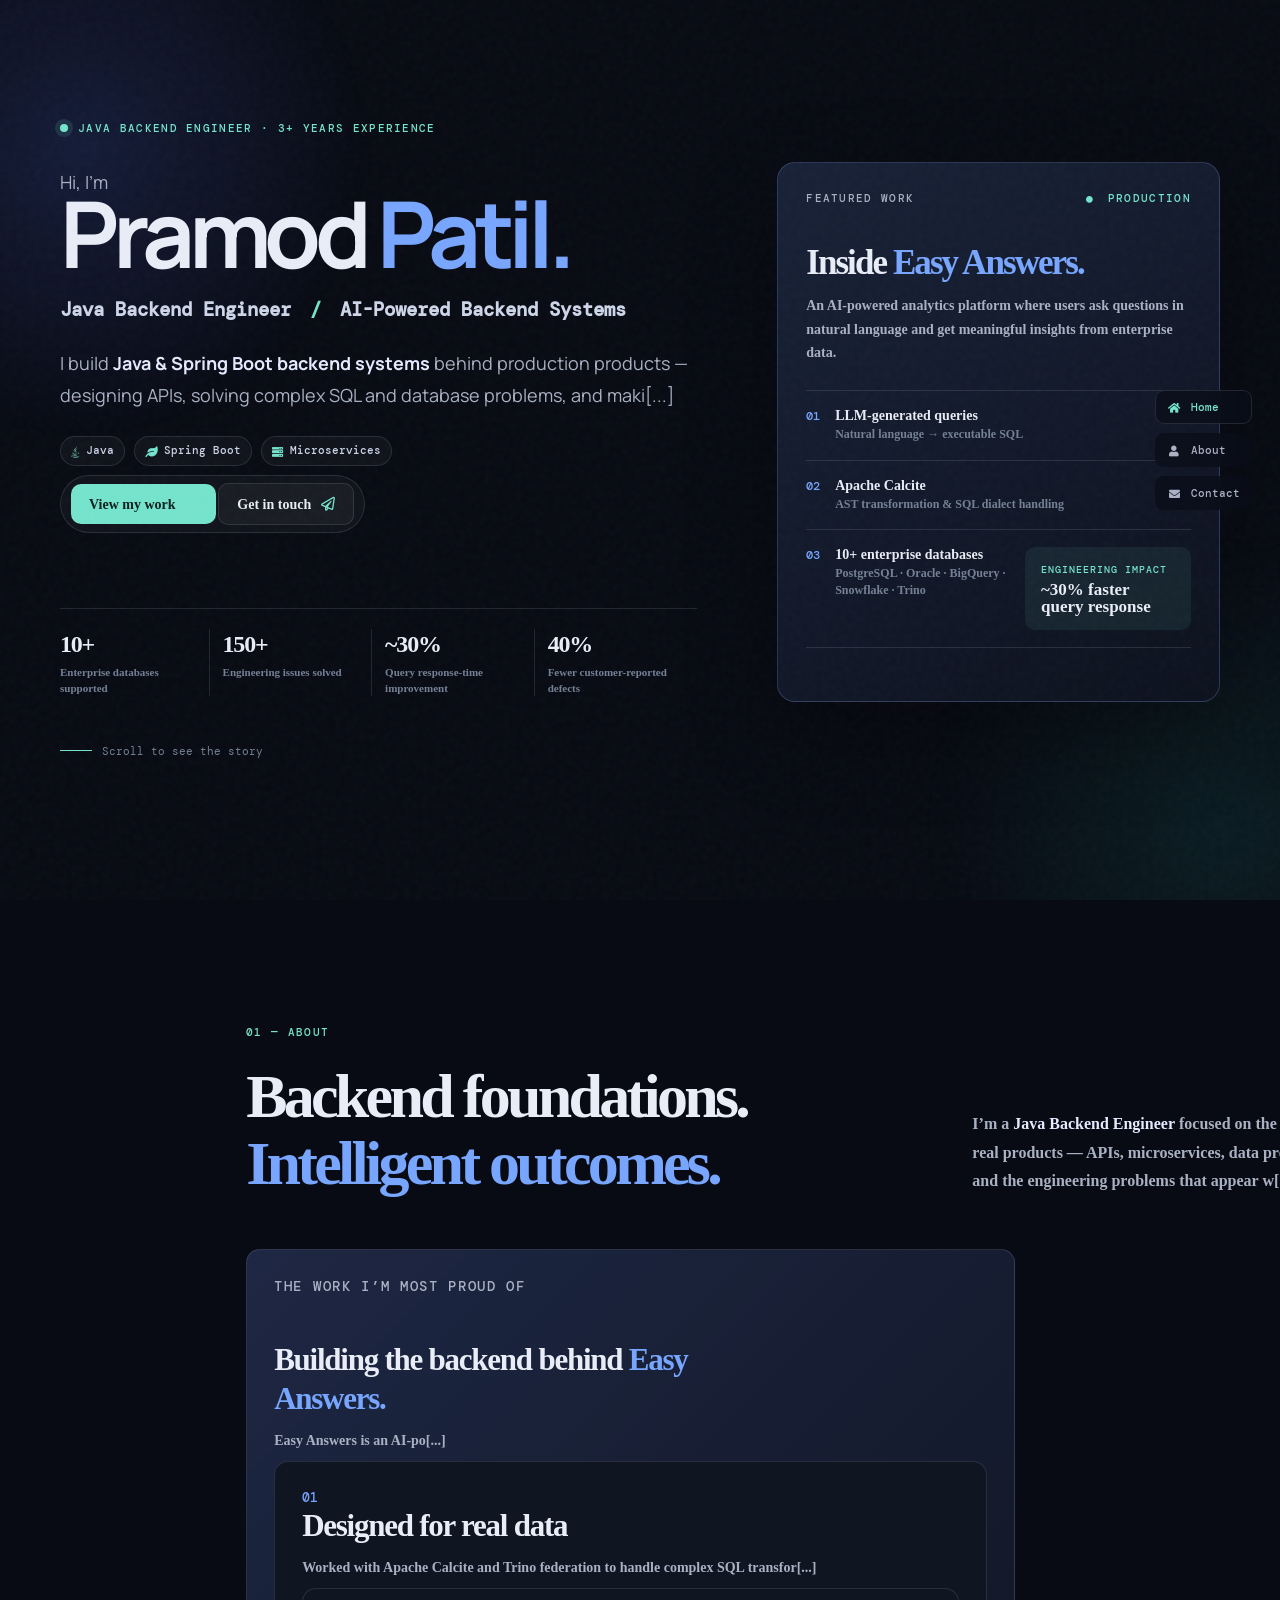
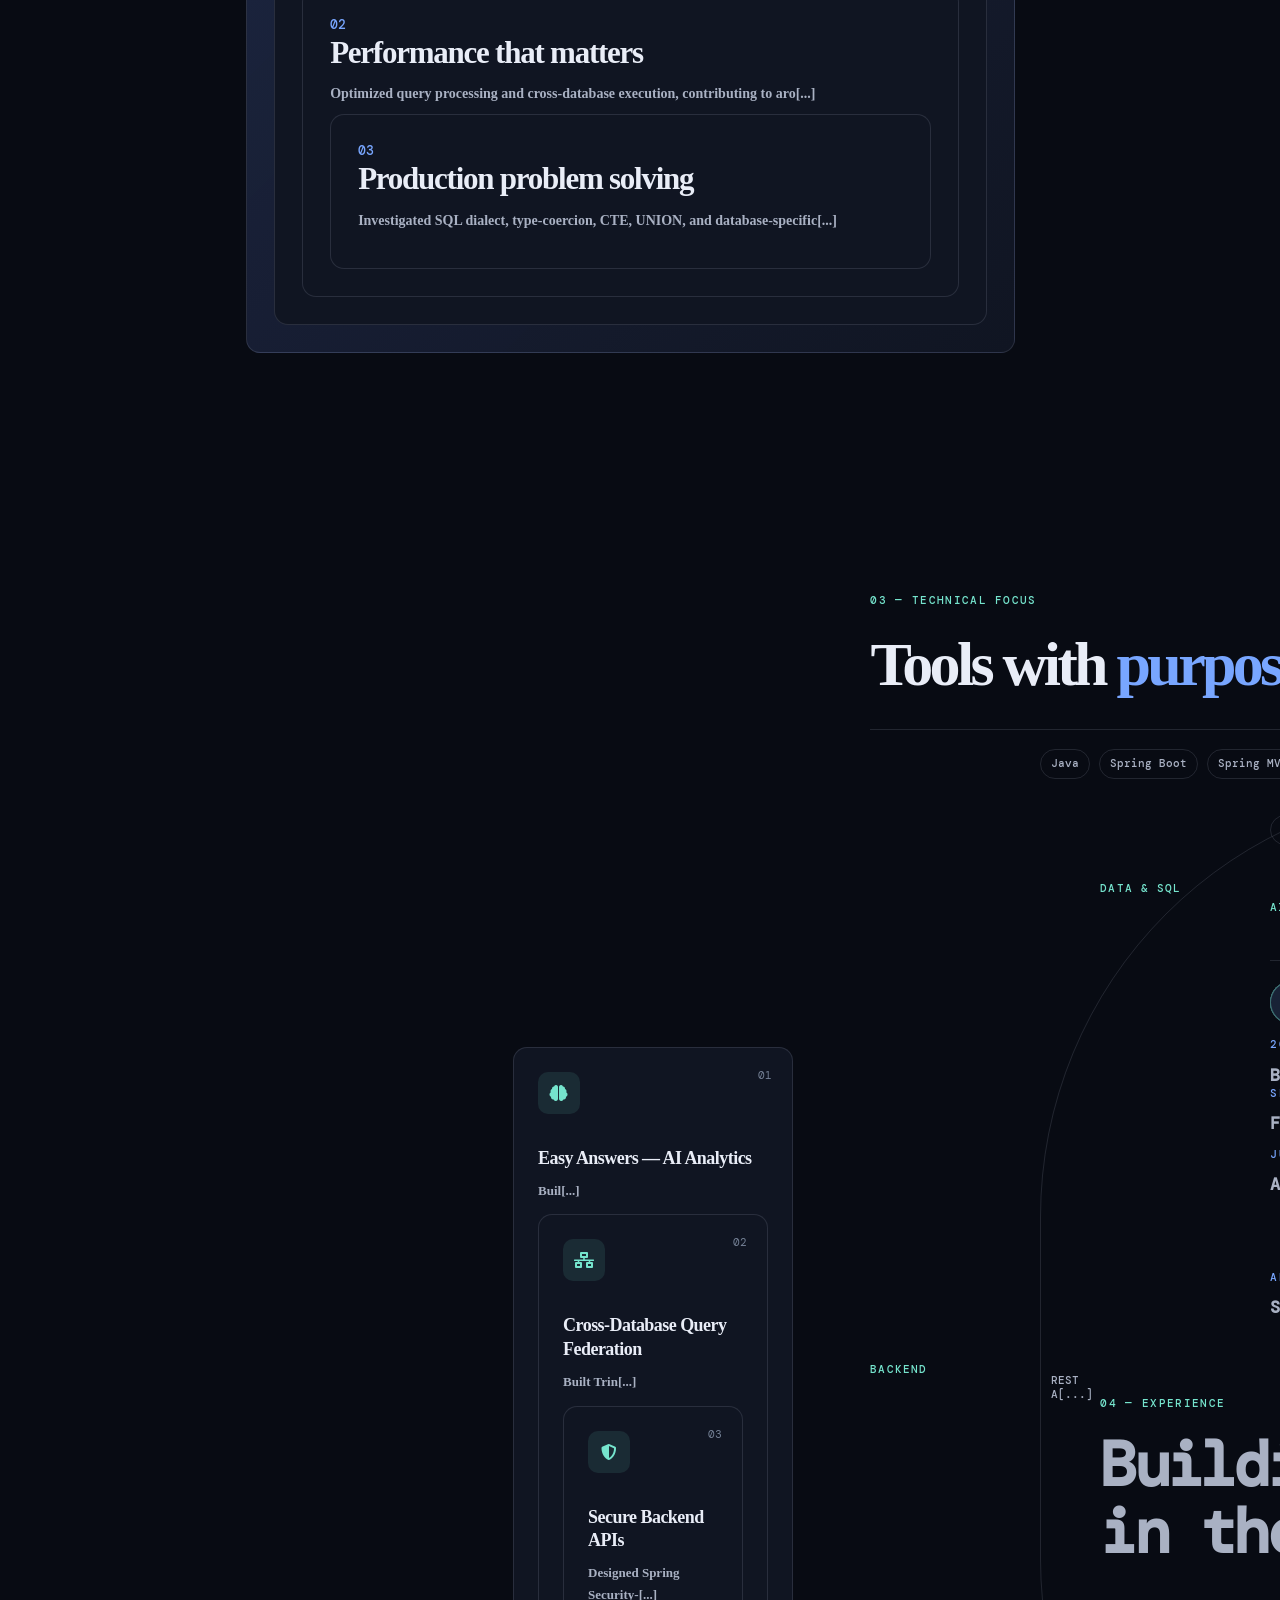
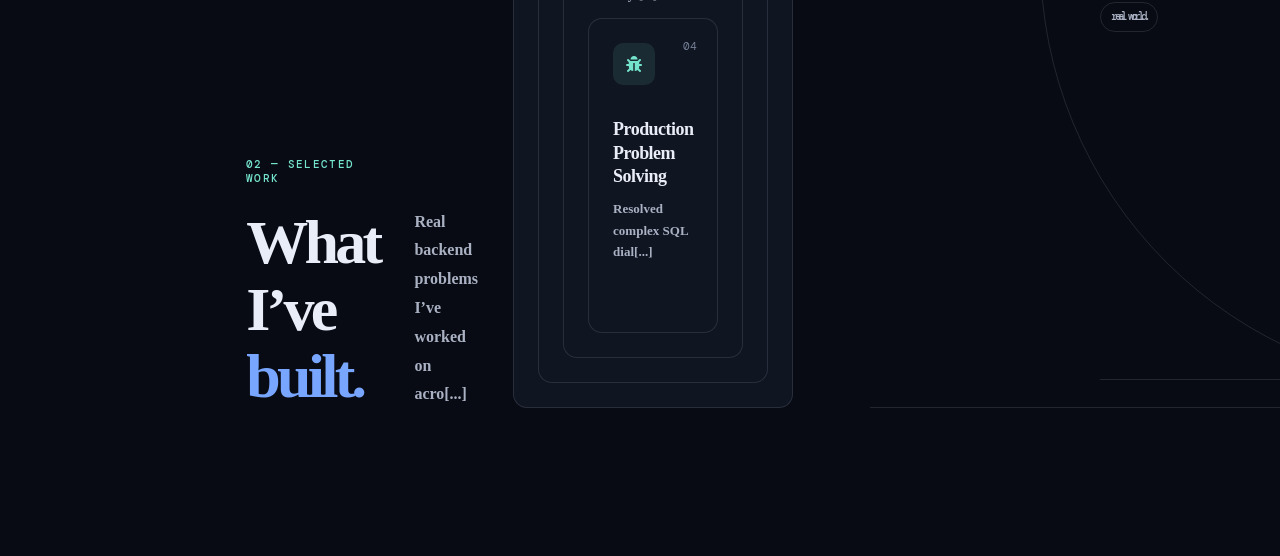
==== index.html @ c295c5c6 "Point CV download to assets/cv/Pramod_Patil_JavaBackend.pdf (new CV)" ====
<!doctype html>
<html lang="en">
<head>
  <meta charset="utf-8">
  <meta name="viewport" content="width=device-width, initial-scale=1">
  <meta name="description" content="Pramod Patil — Java Backend Engineer building dependable backend systems, data platforms, and AI-powered experiences.">
  <title>Pramod Patil | Java Backend Engineer</title>
  <link rel="preconnect" href="https://fonts.googleapis.com">
  <link rel="preconnect" href="https://fonts.gstatic.com" crossorigin>
  <link href="https://fonts.googleapis.com/css2?family=DM+Mono:wght@400;500&family=Manrope:wght@400;500;600;700;800&display=swap" rel="stylesheet">
  <link rel="stylesheet" href="https://cdnjs.cloudflare.com/ajax/libs/font-awesome/5.15.4/css/all.min.css" integrity="sha512-1ycn6IcaQQ40/MKBW2Rhis/DbILU74C1vSrLJxCq57o941Ym01SwNsOMqvEBFlcgUa6xLiP[...]" crossorigin="anonymous" referrerpolicy="no-referrer" />
  <link rel="stylesheet" href="styles/styles.css">
</head>
<body>
  <div class="noise" aria-hidden="true"></div>

  <nav class="section-controls" aria-label="Page sections">
    <a href="#home" class="control active" data-section="home"><i class="fas fa-home"></i><span>Home</span></a>
    <a href="#about" class="control" data-section="about"><i class="fas fa-user"></i><span>About</span></a>
    <a href="#contact" class="control" data-section="contact"><i class="fas fa-envelope"></i><span>Contact</span></a>
  </nav>

  <header class="hero" id="home">
    <div class="page-shell hero-shell">
      <div class="eyebrow"><span class="status-dot"></span> Java Backend Engineer · 3+ years experience</div>
      <div class="hero-grid">
        <div class="hero-copy">
          <p class="intro">Hi, I’m</p>
          <h1>Pramod <span>Patil.</span></h1>
          <p class="hero-role">Java Backend Engineer <span>/</span> AI-Powered Backend Systems</p>
          <p class="hero-summary">I build <strong>Java &amp; Spring Boot backend systems</strong> behind production products — designing APIs, solving complex SQL and database problems, and maki[...]</p>
          <div class="hero-tech" aria-label="Core technologies">
            <span><i class="fab fa-java"></i> Java</span><span><i class="fas fa-leaf"></i> Spring Boot</span><span><i class="fas fa-server"></i> Microservices</span><span><i class="fas fa-database[...]</span>
          </div>
          <div class="hero-actions">
            <a class="button button-primary" href="#about">View my work <i class="fas fa-arrow-right"></i></a>
            <a class="button button-secondary" href="#contact">Get in touch <i class="far fa-paper-plane"></i></a>
          </div>
          <div class="hero-proof" aria-label="Professional highlights">
            <div class="proof-item"><strong>10+</strong><span>Enterprise databases supported</span></div>
            <div class="proof-item"><strong>150+</strong><span>Engineering issues solved</span></div>
            <div class="proof-item"><strong>~30%</strong><span>Query response-time improvement</span></div>
            <div class="proof-item"><strong>40%</strong><span>Fewer customer-reported defects</span></div>
          </div>
        </div>

        <aside class="hero-panel" aria-label="Featured engineering work">
          <div class="panel-top"><span>FEATURED WORK</span><span class="panel-status"><i class="fas fa-circle"></i> PRODUCTION</span></div>
          <h2>Inside <span>Easy Answers.</span></h2>
          <p class="panel-description">An AI-powered analytics platform where users ask questions in natural language and get meaningful insights from enterprise data.</p>
          <div class="signal-card">
            <div class="signal-row"><span class="signal-number">01</span><div><strong>LLM-generated queries</strong><small>Natural language → executable SQL</small></div></div>
            <div class="signal-row"><span class="signal-number">02</span><div><strong>Apache Calcite</strong><small>AST transformation &amp; SQL dialect handling</small></div></div>
            <div class="signal-row"><span class="signal-number">03</span><div><strong>10+ enterprise databases</strong><small>PostgreSQL · Oracle · BigQuery · Snowflake · Trino</small></div></[...]
          </div>
          <div class="panel-result"><span>ENGINEERING IMPACT</span><strong>~30% faster query response</strong></div>
        </aside>
      </div>
      <a class="scroll-cue" href="#about"><span></span> Scroll to see the story</a>
    </div>
  </header>

  <main>
    <section class="section page-shell about" id="about">
      <p class="section-kicker">01 — ABOUT</p>
      <div class="about-lead">
        <h2>Backend foundations.<br><span>Intelligent outcomes.</span></h2>
        <p>I’m a <strong>Java Backend Engineer</strong> focused on the systems behind real products — APIs, microservices, data processing, security, and the engineering problems that appear w[...]
      </div>
      <div class="story-grid">
        <article class="story-card story-feature"><p class="card-eyebrow">THE WORK I’M MOST PROUD OF</p><h3>Building the backend behind <span>Easy Answers.</span></h3><p>Easy Answers is an AI-po[...]
        <article class="story-card story-detail"><span class="card-number">01</span><h3>Designed for real data</h3><p>Worked with Apache Calcite and Trino federation to handle complex SQL transfor[...]
        <article class="story-card story-detail"><span class="card-number">02</span><h3>Performance that matters</h3><p>Optimized query processing and cross-database execution, contributing to aro[...]
        <article class="story-card story-detail"><span class="card-number">03</span><h3>Production problem solving</h3><p>Investigated SQL dialect, type-coercion, CTE, UNION, and database-specific[...]
      </div>

      <div class="section-heading built-heading"><div><p class="section-kicker">02 — SELECTED WORK</p><h2>What I’ve <span>built.</span></h2></div><p>Real backend problems I’ve worked on acro[...]
      <div class="project-grid">
        <article class="project-card project-primary"><span class="project-index">01</span><div class="project-icon"><i class="fas fa-brain"></i></div><h3>Easy Answers — AI Analytics</h3><p>Buil[...]
        <article class="project-card"><span class="project-index">02</span><div class="project-icon"><i class="fas fa-network-wired"></i></div><h3>Cross-Database Query Federation</h3><p>Built Trin[...]
        <article class="project-card"><span class="project-index">03</span><div class="project-icon"><i class="fas fa-shield-alt"></i></div><h3>Secure Backend APIs</h3><p>Designed Spring Security-[...]
        <article class="project-card"><span class="project-index">04</span><div class="project-icon"><i class="fas fa-bug"></i></div><h3>Production Problem Solving</h3><p>Resolved complex SQL dial[...]
      </div>

      <div class="focus-section"><div class="section-heading"><div><p class="section-kicker">03 — TECHNICAL FOCUS</p><h2>Tools with <span>purpose.</span></h2></div></div><div class="focus-grid">
        <div class="focus-row"><p>BACKEND</p><div class="chips"><span>Java</span><span>Spring Boot</span><span>Spring MVC</span><span>Spring Security</span><span>Hibernate / JPA</span><span>REST A[...]
        <div class="focus-row"><p>DATA &amp; SQL</p><div class="chips"><span>SQL</span><span>Apache Calcite</span><span>Trino</span><span>PostgreSQL</span><span>MySQL</span><span>Oracle</span><spa[...]
        <div class="focus-row"><p>AI &amp; QUALITY</p><div class="chips"><span>Generative AI</span><span>Claude AI</span><span>JUnit</span><span>Mockito</span><span>SonarQube</span><span>GitHub Co[...]
      </div></div>

      <div class="section-heading timeline-heading"><div><p class="section-kicker">04 — EXPERIENCE</p><h2>Building in the <span>real world.</span></h2></div></div>
      <div class="timeline">
        <article class="timeline-item"><div class="timeline-icon"><i class="fas fa-graduation-cap"></i></div><p class="timeline-date">2019 — 2023</p><h3>B.E. Computer Science and Engineering</h3[...]
        <article class="timeline-item"><div class="timeline-icon"><i class="fas fa-code"></i></div><p class="timeline-date">SEP 2022 — NOV 2022</p><h3>Full Stack Intern</h3><p class="timeline-pl[...]
        <article class="timeline-item"><div class="timeline-icon"><i class="fas fa-briefcase"></i></div><p class="timeline-date">JUL 2023 — MAR 2026</p><h3>Associate Software Engineer</h3><p cla[...]
        <article class="timeline-item"><div class="timeline-icon"><i class="fas fa-rocket"></i></div><p class="timeline-date">APR 2026 — PRESENT</p><h3>Software Engineer</h3><p class="timeline-p[...]
      </div>
    </section>

    <section class="contact section" id="contact"><div class="page-shell"><p class="section-kicker">05 — CONTACT</p><div class="contact-lead"><h2>Let’s build something <span>meaningful.</span></h2><p>Interested in dependable backend systems, AI-powered products, or data-platform engineering? I’d be glad to connect.</p></div><div class="contact-grid">
      <a class="contact-card contact-email" href="mailto:pramodpatil0981@gmail.com"><i class="fas fa-envelope"></i><div><span>EMAIL</span><strong>pramodpatil0981@gmail.com</strong><small>Start a conversation <i class="fas fa-arrow-up"></i></small></div></a>
      <a class="contact-card" href="https://www.linkedin.com/in/pramod-patil-799934229" target="_blank" rel="noopener"><i class="fab fa-linkedin-in"></i><div><span>LINKEDIN</span><strong>Connect professionally</strong><small>View profile <i class="fas fa-arrow-up"></i></small></div></a>
      <a class="contact-card" href="https://github.com/pramod19281928" target="_blank" rel="noopener"><i class="fab fa-github"></i><div><span>GITHUB</span><strong>See my code</strong><small>Open GitHub <i class="fas fa-arrow-up"></i></small></div></a>
      <a class="contact-card" href="assets/cv/Pramod_Patil_JavaBackend.pdf" download><i class="fas fa-file-arrow-down"></i><div><span>CV / RESUME</span><strong>Download my resume</strong><small>PDF document <i class="fas fa-arrow-down"></i></small></div></a>
    </div></div></section>
  </main>
  <script src="app.js"></script>
</body>
</html>
---- styles/styles.css ----
:root{--ink:#e9edf7;--muted:#a9b1c3;--subtle:#748095;--bg:#080b13;--surface:#101522;--surface-2:#151b2a;--line:rgba(220,230,255,.12);--blue:#78a6ff;--aqua:#75e4cd;--violet:#ad96ff;--mono:"DM Mono",monospace;--sans:"Manrope",sans-serif}*{box-sizing:border-box}html{scroll-behavior:smooth}body{margin:0;background:var(--bg);color:var(--ink);font-family:var(--sans);font-size:16px;line-height:1.65;overflow-x:hidden}.noise{position:fixed;inset:0;pointer-events:none;z-index:9;opacity:.035;background-image:url("data:image/svg+xml,%3Csvg viewBox='0 0 180 180' xmlns='http://www.w3.org/2000/svg'%3E%3Cfilter id='n'%3E%3CfeTurbulence type='fractalNoise' baseFrequency='.8' numOctaves='4' stitchTiles='stitch'/%3E%3C/filter%3E%3Crect width='100%25' height='100%25' filter='url(%23n)' opacity='.9'/%3E%3C/svg%3E")}.page-shell{width:min(1160px,calc(100% - 96px));margin:auto}.hero{min-height:100vh;display:grid;align-items:center;position:relative;isolation:isolate;overflow:hidden}.hero:before,.hero:after{content:"";position:absolute;border-radius:50%;filter:blur(2px);z-index:-1}.hero:before{width:600px;height:600px;background:radial-gradient(circle,rgba(81,105,226,.18),transparent 68%);left:-220px;top:-150px}.hero:after{width:640px;height:640px;background:radial-gradient(circle,rgba(38,183,170,.1),transparent 66%);right:-260px;bottom:-250px}.hero-shell{padding:90px 0 48px}.eyebrow,.section-kicker,.panel-top,.card-eyebrow,.timeline-date,.contact-card span{font:500 11px/1.3 var(--mono);letter-spacing:.12em;color:var(--aqua);text-transform:uppercase}.eyebrow{display:flex;align-items:center;gap:10px}.status-dot{width:8px;height:8px;border-radius:50%;background:var(--aqua);box-shadow:0 0 0 5px rgba(117,228,205,.12)}.hero-grid{display:grid;grid-template-columns:minmax(0,1.18fr) minmax(350px,.82fr);gap:80px;align-items:center;margin-top:27px}.intro{font-size:18px;margin:0 0 -10px;color:var(--muted)}h1,h2,h3,p{margin-top:0}h1{font-size:clamp(54px,7.2vw,98px);line-height:.98;letter-spacing:-.07em;margin:0 0 19px}h1 span,h2 span,h3 span{color:var(--blue)}.hero-role{font:600 clamp(15px,1.45vw,19px)/1.5 var(--mono);color:#ced6e9;margin-bottom:22px}.hero-role>span{color:var(--aqua);padding:0 8px}.hero-summary{font-size:18px;line-height:1.78;color:var(--muted);max-width:660px;margin-bottom:25px}.hero-summary strong,.about-lead strong,.story-card strong{color:#e5eaff;font-weight:700}.hero-tech,.tags,.chips{display:flex;flex-wrap:wrap;gap:9px}.hero-tech{margin-bottom:30px}.hero-tech span,.tags span,.chips span{display:inline-flex;align-items:center;gap:7px;border:1px solid var(--line);background:rgba(255,255,255,.035);border-radius:999px;padding:7px 10px;color:#cad4e8;font:500 11px/1.25 var(--mono)}.hero-tech i{color:var(--aqua)}.hero-actions{display:flex;gap:12px;flex-wrap:wrap}.button{display:inline-flex;gap:10px;align-items:center;padding:13px 18px;border-radius:10px;text-decoration:none;font-size:14px;font-weight:800;transition:.2s transform,.2s background,.2s border-color}.button:hover{transform:translateY(-3px)}.button-primary{background:var(--aqua);color:#08201e}.button-secondary{color:var(--ink);border:1px solid var(--line);background:rgba(255,255,255,.04)}.hero-proof{display:grid;grid-template-columns:repeat(4,1fr);margin-top:45px;border-top:1px solid var(--line);padding-top:20px;gap:13px}.proof-item{padding-right:12px;border-right:1px solid var(--line)}.proof-item:last-child{border:0}.proof-item strong{display:block;color:var(--ink);font-size:24px;letter-spacing:-.05em;line-height:1.2}.proof-item span{display:block;color:var(--subtle);font-size:11px;line-height:1.45;margin-top:6px}.hero-panel{border:1px solid rgba(144,168,255,.22);padding:28px;background:linear-gradient(145deg,rgba(26,36,59,.92),rgba(13,18,30,.92));border-radius:18px;box-shadow:0 30px 90px rgba(0,0,0,.32)}.panel-top{display:flex;justify-content:space-between;color:var(--muted)}.panel-status{color:var(--aqua)}.panel-status i{font-size:7px;margin-right:5px}.hero-panel h2{font-size:35px;letter-spacing:-.055em;line-height:1.12;margin:35px 0 14px}.panel-description{color:var(--muted);font-size:14px;line-height:1.7}.signal-card{margin:25px 0;border-top:1px solid var(--line)}.signal-row{display:flex;gap:15px;padding:17px 0;border-bottom:1px solid var(--line)}.signal-number{font:500 12px var(--mono);color:var(--blue)}.signal-row strong,.signal-row small{display:block}.signal-row strong{font-size:14px}.signal-row small{margin-top:3px;color:var(--subtle);font-size:12px;line-height:1.45}.panel-result{padding:16px;background:rgba(117,228,205,.08);border-radius:10px}.panel-result span,.panel-result strong{display:block}.panel-result span{color:var(--aqua);font:500 10px var(--mono);letter-spacing:.1em}.panel-result strong{font-size:17px;margin-top:4px}.scroll-cue{display:flex;align-items:center;gap:10px;margin-top:42px;color:var(--subtle);text-decoration:none;font:11px var(--mono)}.scroll-cue span{width:32px;height:1px;background:var(--aqua)}.section{padding:115px 0}.about{padding-top:125px}.section-kicker{margin-bottom:22px}.about-lead{display:grid;grid-template-columns:1.1fr .75fr;gap:90px;align-items:end;margin-bottom:54px}.about h2,.section-heading h2,.contact h2{font-size:clamp(36px,5vw,62px);line-height:1.08;letter-spacing:-.06em;margin:0}.about-lead>p,.section-heading>p,.contact-lead>p{color:var(--muted);font-size:16px;line-height:1.8;margin:0}.story-grid{display:grid;grid-template-columns:repeat(3,1fr);gap:14px}.story-card{border:1px solid var(--line);border-radius:14px;background:var(--surface);padding:27px}.story-feature{grid-row:span 2;grid-column:span 2;background:linear-gradient(135deg,rgba(34,44,76,.86),var(--surface));min-height:390px}.card-eyebrow{color:var(--aqua);margin-bottom:45px}.story-card h3{font-size:22px;line-height:1.25;letter-spacing:-.04em;margin-bottom:15px}.story-card p{color:var(--muted);font-size:14px}.story-feature h3{font-size:31px;max-width:440px}.card-number{color:var(--blue);font:500 13px var(--mono)}.story-detail{display:flex;flex-direction:column;justify-content:end}.built-heading,.focus-section,.timeline-heading{margin-top:120px}.section-heading{display:flex;justify-content:space-between;align-items:end;gap:35px;margin-bottom:33px}.section-heading>p{max-width:365px}.project-grid{display:grid;grid-template-columns:repeat(4,1fr);gap:14px}.project-card{border:1px solid var(--line);background:var(--surface);border-radius:14px;padding:24px;min-height:315px;display:flex;flex-direction:column;position:relative;transition:.25s transform,.25s border-color,.25s background}.project-card:hover{transform:translateY(-6px);border-color:rgba(117,228,205,.48);background:#141b2b}.project-index{position:absolute;top:20px;right:20px;color:var(--subtle);font:11px var(--mono)}.project-icon{width:42px;height:42px;display:grid;place-items:center;border-radius:10px;background:rgba(117,228,205,.1);color:var(--aqua);margin-bottom:32px}.project-card h3{font-size:18px;line-height:1.3;letter-spacing:-.03em;margin-bottom:11px}.project-card p{color:var(--muted);font-size:13px;line-height:1.65}.tags{margin-top:auto;padding-top:15px}.tags span{font-size:10px;padding:6px 8px}.focus-grid{border-top:1px solid var(--line)}.focus-row{display:grid;grid-template-columns:150px 1fr;gap:20px;padding:19px 0;border-bottom:1px solid var(--line);align-items:center}.focus-row>p{font:500 11px var(--mono);letter-spacing:.1em;color:var(--aqua);margin:0}.chips span{color:var(--muted);background:transparent}.timeline{display:grid;grid-template-columns:repeat(4,1fr);gap:16px;position:relative}.timeline:before{content:"";position:absolute;left:8%;right:8%;top:21px;height:1px;background:var(--line)}.timeline-item{position:relative;padding-top:56px}.timeline-icon{position:absolute;top:0;width:43px;height:43px;border-radius:50%;display:grid;place-items:center;color:var(--aqua);background:#182236;border:1px solid rgba(117,228,205,.4)}.timeline-date{color:var(--blue);margin-bottom:12px}.timeline-item h3{font-size:17px;line-height:1.3;letter-spacing:-.03em;margin-bottom:5px}.timeline-place{font-size:13px;color:#ccd5e8!important}.timeline-item p:not(.timeline-date){color:var(--muted);font-size:13px;line-height:1.65}.contact{border-top:1px solid var(--line);background:linear-gradient(180deg,rgba(30,42,75,.4),#0b0e17)}.contact-lead{display:grid;grid-template-columns:1.25fr .75fr;gap:55px;align-items:end;margin-bottom:38px}.contact-grid{display:grid;grid-template-columns:repeat(2,1fr);gap:14px}.contact-card{display:flex;gap:17px;align-items:flex-start;text-decoration:none;color:var(--ink);border:1px solid var(--line);background:rgba(255,255,255,.035);border-radius:14px;padding:22px;transition:.2s transform,.2s border-color}.contact-card:hover{transform:translateY(-4px);border-color:var(--blue)}.contact-card>i{width:39px;height:39px;display:grid;place-items:center;background:rgba(120,166,255,.12);border-radius:10px;color:var(--blue)}.contact-email>i{color:var(--aqua);background:rgba(117,228,205,.1)}.contact-card span,.contact-card strong,.contact-card small{display:block}.contact-card span{color:var(--subtle);font-size:10px}.contact-card strong{font-size:15px;margin:3px 0}.contact-card small{color:var(--aqua);font-size:12px}.contact-card small i{font-size:9px;margin-left:5px}.section-controls{position:fixed;right:28px;top:50%;transform:translateY(-50%);display:grid;gap:9px;z-index:10}.control{display:flex;align-items:center;gap:10px;padding:9px 11px;border-radius:9px;border:1px solid transparent;text-decoration:none;color:var(--muted);background:rgba(10,14,25,.75);backdrop-filter:blur(10px);font:500 11px var(--mono);transition:.2s}.control i{width:14px;text-align:center}.control:hover,.control.active{color:var(--aqua);border-color:var(--line)}
@media(max-width:1120px){.page-shell{width:min(940px,calc(100% - 72px))}.hero-grid{gap:45px}.project-grid{grid-template-columns:repeat(2,1fr)}.timeline{grid-template-columns:repeat(2,1fr);row-gap:36px}.timeline:before{display:none}.timeline-item{padding-top:54px}.section-controls{right:16px}.control span{display:none}.control{width:38px;height:38px;justify-content:center;padding:0}}
@media(max-width:760px){.page-shell{width:calc(100% - 40px)}.hero{min-height:auto}.hero-shell{padding:82px 0 36px}.hero-grid,.about-lead,.contact-lead{grid-template-columns:1fr;gap:27px}.hero-panel{padding:22px}.hero-panel h2{font-size:29px;margin-top:28px}.hero-proof{grid-template-columns:repeat(2,1fr);gap:19px}.proof-item:nth-child(2){border-right:0}.proof-item:nth-child(-n+2){padding-bottom:16px;border-bottom:1px solid var(--line)}.proof-item strong{font-size:22px}.scroll-cue{margin-top:31px}.section,.about{padding:80px 0}.about-lead{margin-bottom:34px}.story-grid{grid-template-columns:1fr}.story-feature{grid-column:auto;grid-row:auto;min-height:0}.card-eyebrow{margin-bottom:31px}.story-feature h3{font-size:27px}.built-heading,.focus-section,.timeline-heading{margin-top:75px}.section-heading{display:block}.section-heading>p{margin-top:15px}.project-grid{grid-template-columns:1fr}.project-card{min-height:270px}.focus-row{grid-template-columns:1fr;gap:11px}.timeline{grid-template-columns:1fr;gap:20px}.timeline-item{padding:13px 0 5px 57px;min-height:115px}.timeline-icon{left:0;top:7px}.contact-grid{grid-template-columns:1fr}.section-controls{position:fixed;right:50%;top:auto;bottom:16px;transform:translateX(50%);grid-auto-flow:column;grid-template-columns:repeat(3,auto);padding:6px;border:1px solid var(--line);border-radius:13px;background:rgba(9,12,21,.86)}.control{background:transparent;border:0;width:auto;height:35px;padding:0 10px}.control span{display:inline}.contact{padding-bottom:105px}}
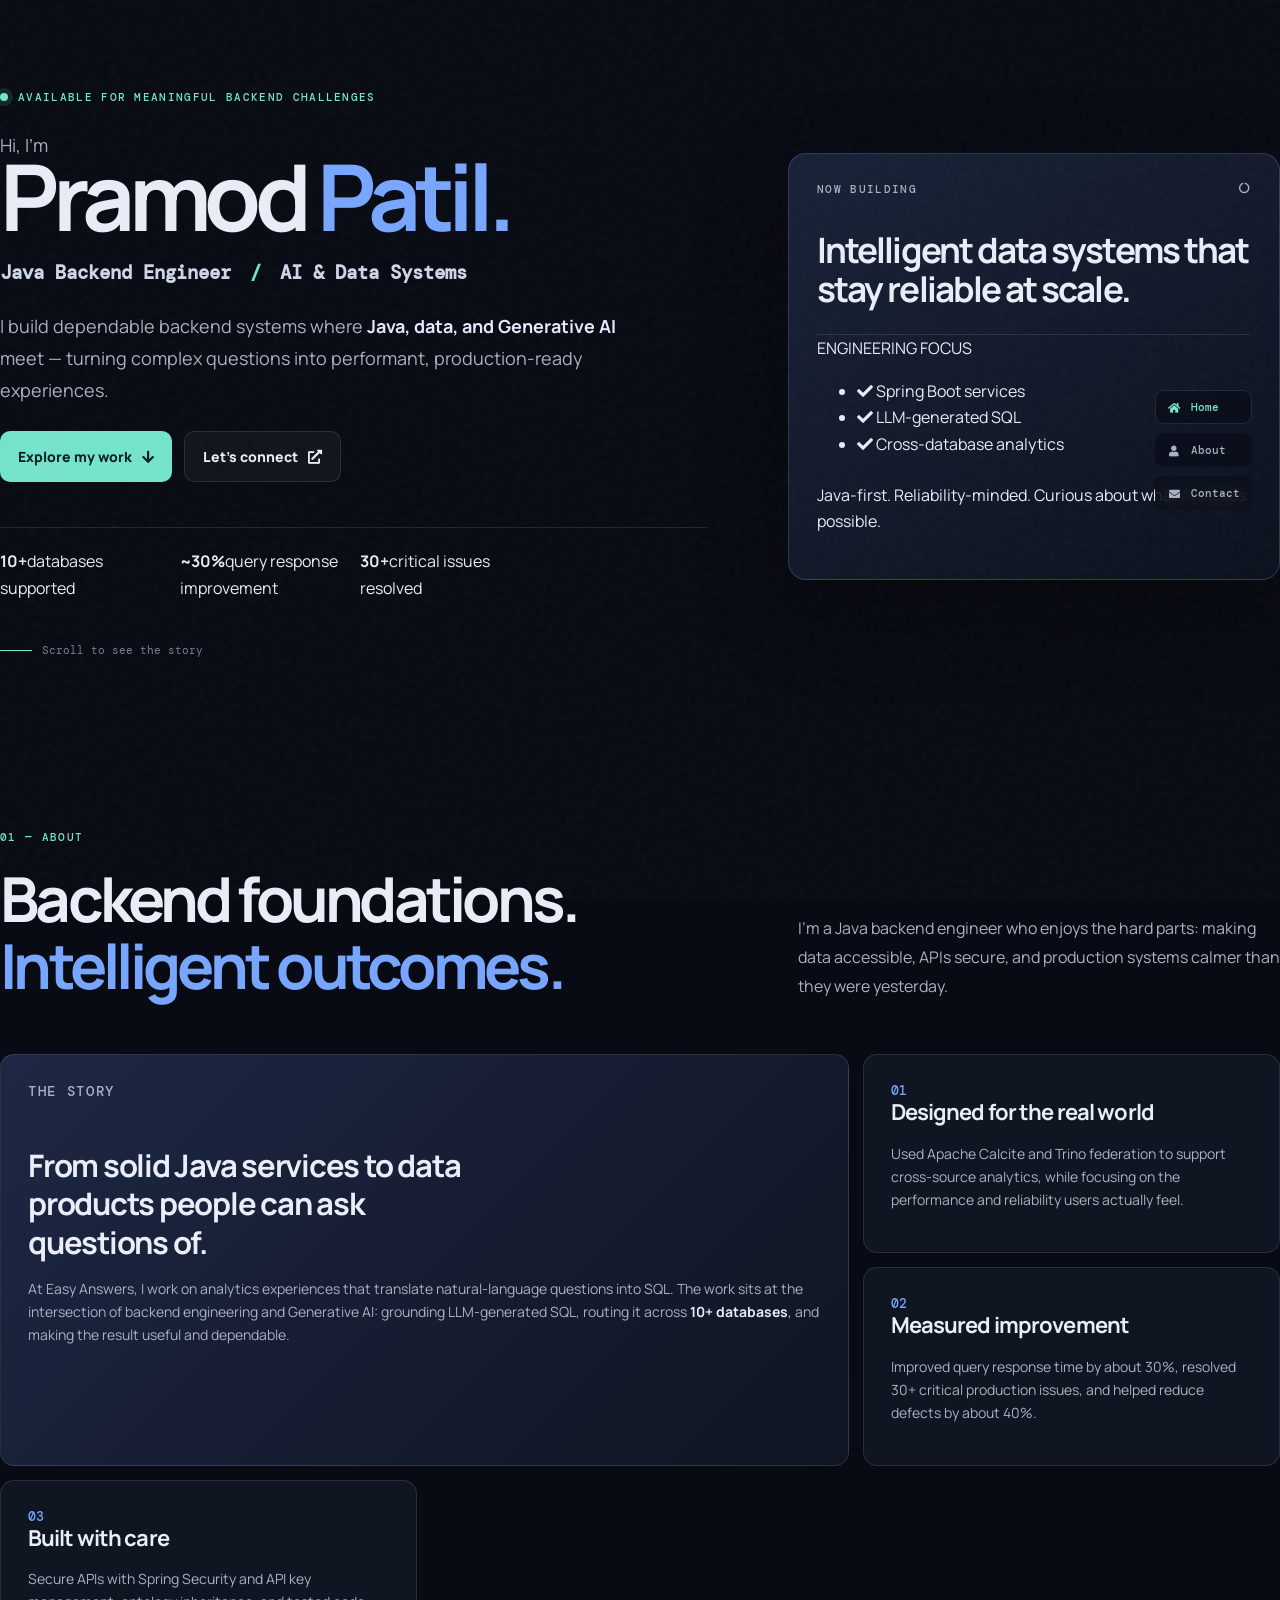
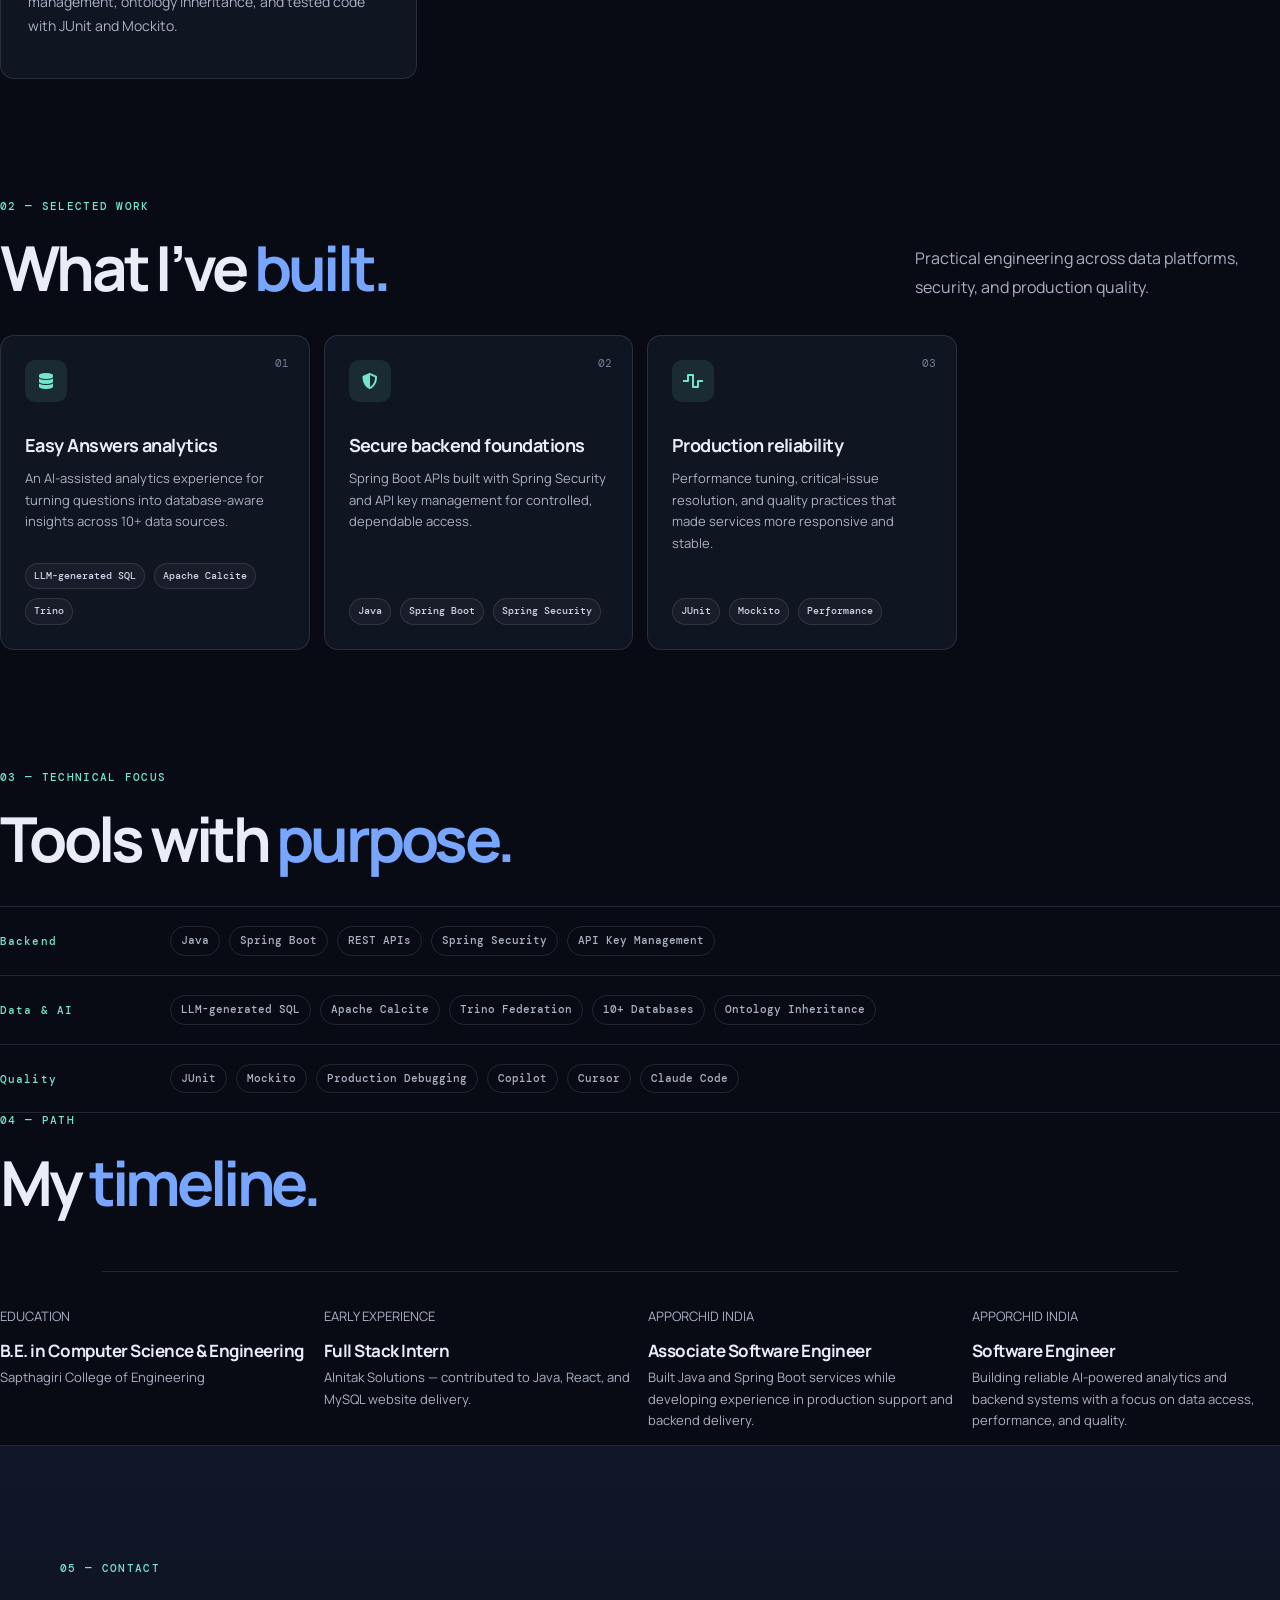
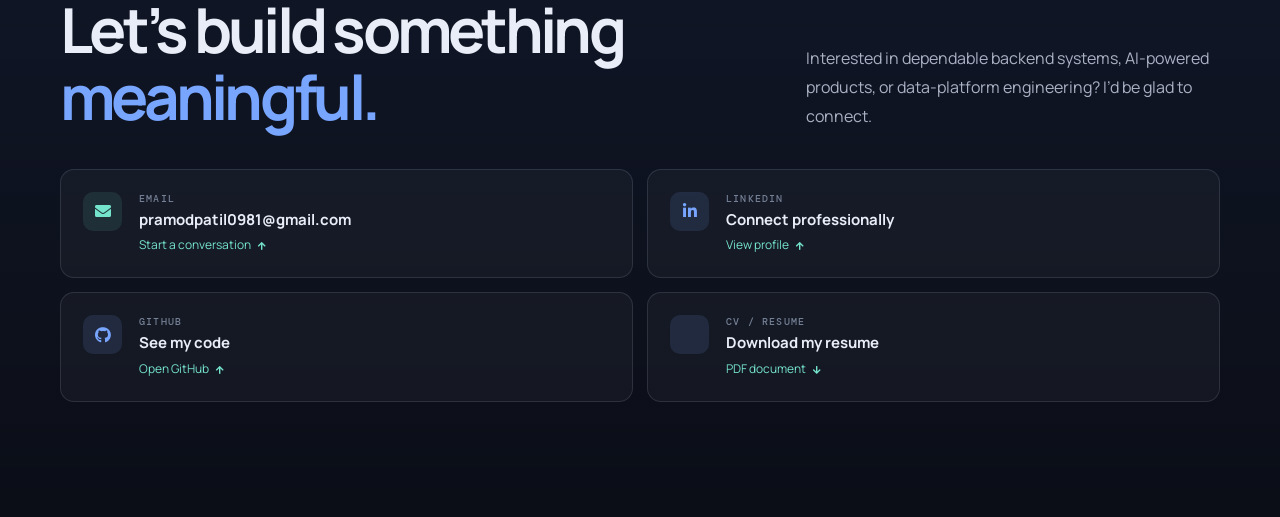
==== commit a4ceb7fc: "Update header and ABOUT section to new layout; keep contact/CV link and GitHub link intact" ====
--- a/index.html
+++ b/index.html
@@ -20,80 +20,102 @@
     <a href="#contact" class="control" data-section="contact"><i class="fas fa-envelope"></i><span>Contact</span></a>
   </nav>
 
-  <header class="hero" id="home">
-    <div class="page-shell hero-shell">
-      <div class="eyebrow"><span class="status-dot"></span> Java Backend Engineer · 3+ years experience</div>
+  <header class="container header active" id="home">
+    <div class="hero-shell">
+      <div class="eyebrow"><span class="status-dot"></span> Available for meaningful backend challenges</div>
       <div class="hero-grid">
         <div class="hero-copy">
           <p class="intro">Hi, I’m</p>
           <h1>Pramod <span>Patil.</span></h1>
-          <p class="hero-role">Java Backend Engineer <span>/</span> AI-Powered Backend Systems</p>
-          <p class="hero-summary">I build <strong>Java &amp; Spring Boot backend systems</strong> behind production products — designing APIs, solving complex SQL and database problems, and maki[...]</p>
-          <div class="hero-tech" aria-label="Core technologies">
-            <span><i class="fab fa-java"></i> Java</span><span><i class="fas fa-leaf"></i> Spring Boot</span><span><i class="fas fa-server"></i> Microservices</span><span><i class="fas fa-database[...]</span>
-          </div>
+          <p class="hero-role">Java Backend Engineer <span>/</span> AI &amp; Data Systems</p>
+          <p class="hero-summary">I build dependable backend systems where <strong>Java, data, and Generative AI</strong> meet — turning complex questions into performant, production-ready experiences.</p>
           <div class="hero-actions">
-            <a class="button button-primary" href="#about">View my work <i class="fas fa-arrow-right"></i></a>
-            <a class="button button-secondary" href="#contact">Get in touch <i class="far fa-paper-plane"></i></a>
+            <a class="button button-primary" href="#about" data-section="about">Explore my work <i class="fas fa-arrow-down" aria-hidden="true"></i></a>
+            <a class="button button-secondary" href="#contact" data-section="contact">Let’s connect <i class="fas fa-external-link-alt" aria-hidden="true"></i></a>
           </div>
           <div class="hero-proof" aria-label="Professional highlights">
-            <div class="proof-item"><strong>10+</strong><span>Enterprise databases supported</span></div>
-            <div class="proof-item"><strong>150+</strong><span>Engineering issues solved</span></div>
-            <div class="proof-item"><strong>~30%</strong><span>Query response-time improvement</span></div>
-            <div class="proof-item"><strong>40%</strong><span>Fewer customer-reported defects</span></div>
+            <div><strong>10+</strong><span>databases supported</span></div>
+            <div><strong>~30%</strong><span>query response improvement</span></div>
+            <div><strong>30+</strong><span>critical issues resolved</span></div>
           </div>
         </div>
-
-        <aside class="hero-panel" aria-label="Featured engineering work">
-          <div class="panel-top"><span>FEATURED WORK</span><span class="panel-status"><i class="fas fa-circle"></i> PRODUCTION</span></div>
-          <h2>Inside <span>Easy Answers.</span></h2>
-          <p class="panel-description">An AI-powered analytics platform where users ask questions in natural language and get meaningful insights from enterprise data.</p>
+        <aside class="hero-panel" aria-label="Current engineering focus">
+          <div class="panel-top"><span>NOW BUILDING</span><i class="fas fa-circle-notch"></i></div>
+          <h2>Intelligent data systems that stay reliable at scale.</h2>
           <div class="signal-card">
-            <div class="signal-row"><span class="signal-number">01</span><div><strong>LLM-generated queries</strong><small>Natural language → executable SQL</small></div></div>
-            <div class="signal-row"><span class="signal-number">02</span><div><strong>Apache Calcite</strong><small>AST transformation &amp; SQL dialect handling</small></div></div>
-            <div class="signal-row"><span class="signal-number">03</span><div><strong>10+ enterprise databases</strong><small>PostgreSQL · Oracle · BigQuery · Snowflake · Trino</small></div></[...]
+            <span class="signal-label">ENGINEERING FOCUS</span>
+            <ul>
+              <li><i class="fas fa-check"></i> Spring Boot services</li>
+              <li><i class="fas fa-check"></i> LLM-generated SQL</li>
+              <li><i class="fas fa-check"></i> Cross-database analytics</li>
+            </ul>
           </div>
-          <div class="panel-result"><span>ENGINEERING IMPACT</span><strong>~30% faster query response</strong></div>
+          <p class="panel-foot">Java-first. Reliability-minded. Curious about what AI makes possible.</p>
         </aside>
       </div>
-      <a class="scroll-cue" href="#about"><span></span> Scroll to see the story</a>
+      <div class="scroll-cue"><span></span> Scroll to see the story</div>
     </div>
   </header>
 
   <main>
-    <section class="section page-shell about" id="about">
-      <p class="section-kicker">01 — ABOUT</p>
-      <div class="about-lead">
-        <h2>Backend foundations.<br><span>Intelligent outcomes.</span></h2>
-        <p>I’m a <strong>Java Backend Engineer</strong> focused on the systems behind real products — APIs, microservices, data processing, security, and the engineering problems that appear w[...]
-      </div>
-      <div class="story-grid">
-        <article class="story-card story-feature"><p class="card-eyebrow">THE WORK I’M MOST PROUD OF</p><h3>Building the backend behind <span>Easy Answers.</span></h3><p>Easy Answers is an AI-po[...]
-        <article class="story-card story-detail"><span class="card-number">01</span><h3>Designed for real data</h3><p>Worked with Apache Calcite and Trino federation to handle complex SQL transfor[...]
-        <article class="story-card story-detail"><span class="card-number">02</span><h3>Performance that matters</h3><p>Optimized query processing and cross-database execution, contributing to aro[...]
-        <article class="story-card story-detail"><span class="card-number">03</span><h3>Production problem solving</h3><p>Investigated SQL dialect, type-coercion, CTE, UNION, and database-specific[...]
-      </div>
+    <section class="container about" id="about">
+      <div class="section-wrap">
+        <div class="section-kicker">01 — ABOUT</div>
+        <div class="about-lead">
+          <h2>Backend foundations.<br><span>Intelligent outcomes.</span></h2>
+          <p>I’m a Java backend engineer who enjoys the hard parts: making data accessible, APIs secure, and production systems calmer than they were yesterday.</p>
+        </div>
+        <div class="story-grid">
+          <article class="story-card story-feature">
+            <p class="card-eyebrow">THE STORY</p>
+            <h3>From solid Java services to data products people can ask questions of.</h3>
+            <p>At Easy Answers, I work on analytics experiences that translate natural-language questions into SQL. The work sits at the intersection of backend engineering and Generative AI: grounding LLM-generated SQL, routing it across <strong>10+ databases</strong>, and making the result useful and dependable.</p>
+          </article>
+          <article class="story-card story-detail">
+            <span class="card-number">01</span>
+            <h3>Designed for the real world</h3>
+            <p>Used Apache Calcite and Trino federation to support cross-source analytics, while focusing on the performance and reliability users actually feel.</p>
+          </article>
+          <article class="story-card story-detail">
+            <span class="card-number">02</span>
+            <h3>Measured improvement</h3>
+            <p>Improved query response time by about 30%, resolved 30+ critical production issues, and helped reduce defects by about 40%.</p>
+          </article>
+          <article class="story-card story-detail">
+            <span class="card-number">03</span>
+            <h3>Built with care</h3>
+            <p>Secure APIs with Spring Security and API key management, ontology inheritance, and tested code with JUnit and Mockito.</p>
+          </article>
+        </div>
 
-      <div class="section-heading built-heading"><div><p class="section-kicker">02 — SELECTED WORK</p><h2>What I’ve <span>built.</span></h2></div><p>Real backend problems I’ve worked on acro[...]
-      <div class="project-grid">
-        <article class="project-card project-primary"><span class="project-index">01</span><div class="project-icon"><i class="fas fa-brain"></i></div><h3>Easy Answers — AI Analytics</h3><p>Buil[...]
-        <article class="project-card"><span class="project-index">02</span><div class="project-icon"><i class="fas fa-network-wired"></i></div><h3>Cross-Database Query Federation</h3><p>Built Trin[...]
-        <article class="project-card"><span class="project-index">03</span><div class="project-icon"><i class="fas fa-shield-alt"></i></div><h3>Secure Backend APIs</h3><p>Designed Spring Security-[...]
-        <article class="project-card"><span class="project-index">04</span><div class="project-icon"><i class="fas fa-bug"></i></div><h3>Production Problem Solving</h3><p>Resolved complex SQL dial[...]
-      </div>
+        <div class="section-heading built-heading">
+          <div><p class="section-kicker">02 — SELECTED WORK</p><h2>What I’ve <span>built.</span></h2></div>
+          <p>Practical engineering across data platforms, security, and production quality.</p>
+        </div>
+        <div class="project-grid">
+          <article class="project-card project-primary"><span class="project-index">01</span><div class="project-icon"><i class="fas fa-database"></i></div><h3>Easy Answers analytics</h3><p>An AI-assisted analytics experience for turning questions into database-aware insights across 10+ data sources.</p><div class="tags"><span>LLM-generated SQL</span><span>Apache Calcite</span><span>Trino</span></div></article>
+          <article class="project-card"><span class="project-index">02</span><div class="project-icon"><i class="fas fa-shield-alt"></i></div><h3>Secure backend foundations</h3><p>Spring Boot APIs built with Spring Security and API key management for controlled, dependable access.</p><div class="tags"><span>Java</span><span>Spring Boot</span><span>Spring Security</span></div></article>
+          <article class="project-card"><span class="project-index">03</span><div class="project-icon"><i class="fas fa-wave-square"></i></div><h3>Production reliability</h3><p>Performance tuning, critical-issue resolution, and quality practices that made services more responsive and stable.</p><div class="tags"><span>JUnit</span><span>Mockito</span><span>Performance</span></div></article>
+        </div>
 
-      <div class="focus-section"><div class="section-heading"><div><p class="section-kicker">03 — TECHNICAL FOCUS</p><h2>Tools with <span>purpose.</span></h2></div></div><div class="focus-grid">
-        <div class="focus-row"><p>BACKEND</p><div class="chips"><span>Java</span><span>Spring Boot</span><span>Spring MVC</span><span>Spring Security</span><span>Hibernate / JPA</span><span>REST A[...]
-        <div class="focus-row"><p>DATA &amp; SQL</p><div class="chips"><span>SQL</span><span>Apache Calcite</span><span>Trino</span><span>PostgreSQL</span><span>MySQL</span><span>Oracle</span><spa[...]
-        <div class="focus-row"><p>AI &amp; QUALITY</p><div class="chips"><span>Generative AI</span><span>Claude AI</span><span>JUnit</span><span>Mockito</span><span>SonarQube</span><span>GitHub Co[...]
-      </div></div>
+        <div class="focus-section">
+          <div class="section-heading"><div><p class="section-kicker">03 — TECHNICAL FOCUS</p><h2>Tools with <span>purpose.</span></h2></div></div>
+          <div class="focus-grid">
+            <div class="focus-row"><p>Backend</p><div class="chips"><span>Java</span><span>Spring Boot</span><span>REST APIs</span><span>Spring Security</span><span>API Key Management</span></div></div>
+            <div class="focus-row"><p>Data &amp; AI</p><div class="chips"><span>LLM-generated SQL</span><span>Apache Calcite</span><span>Trino Federation</span><span>10+ Databases</span><span>Ontology Inheritance</span></div></div>
+            <div class="focus-row"><p>Quality</p><div class="chips"><span>JUnit</span><span>Mockito</span><span>Production Debugging</span><span>Copilot</span><span>Cursor</span><span>Claude Code</span></div></div>
+          </div>
+        </div>
 
-      <div class="section-heading timeline-heading"><div><p class="section-kicker">04 — EXPERIENCE</p><h2>Building in the <span>real world.</span></h2></div></div>
-      <div class="timeline">
-        <article class="timeline-item"><div class="timeline-icon"><i class="fas fa-graduation-cap"></i></div><p class="timeline-date">2019 — 2023</p><h3>B.E. Computer Science and Engineering</h3[...]
-        <article class="timeline-item"><div class="timeline-icon"><i class="fas fa-code"></i></div><p class="timeline-date">SEP 2022 — NOV 2022</p><h3>Full Stack Intern</h3><p class="timeline-pl[...]
-        <article class="timeline-item"><div class="timeline-icon"><i class="fas fa-briefcase"></i></div><p class="timeline-date">JUL 2023 — MAR 2026</p><h3>Associate Software Engineer</h3><p cla[...]
-        <article class="timeline-item"><div class="timeline-icon"><i class="fas fa-rocket"></i></div><p class="timeline-date">APR 2026 — PRESENT</p><h3>Software Engineer</h3><p class="timeline-p[...]
+        <div class="timeline-section">
+          <div class="section-heading"><div><p class="section-kicker">04 — PATH</p><h2>My <span>timeline.</span></h2></div></div>
+          <div class="timeline">
+            <article class="timeline-item"><span class="timeline-marker"></span><p class="timeline-type">EDUCATION</p><h3>B.E. in Computer Science &amp; Engineering</h3><p>Sapthagiri College of Engineering</p></article>
+            <article class="timeline-item"><span class="timeline-marker"></span><p class="timeline-type">EARLY EXPERIENCE</p><h3>Full Stack Intern</h3><p>Alnitak Solutions — contributed to Java, React, and MySQL website delivery.</p></article>
+            <article class="timeline-item"><span class="timeline-marker"></span><p class="timeline-type">APPORCHID INDIA</p><h3>Associate Software Engineer</h3><p>Built Java and Spring Boot services while developing experience in production support and backend delivery.</p></article>
+            <article class="timeline-item"><span class="timeline-marker"></span><p class="timeline-type">APPORCHID INDIA</p><h3>Software Engineer</h3><p>Building reliable AI-powered analytics and backend systems with a focus on data access, performance, and quality.</p></article>
+          </div>
+        </div>
       </div>
     </section>
 
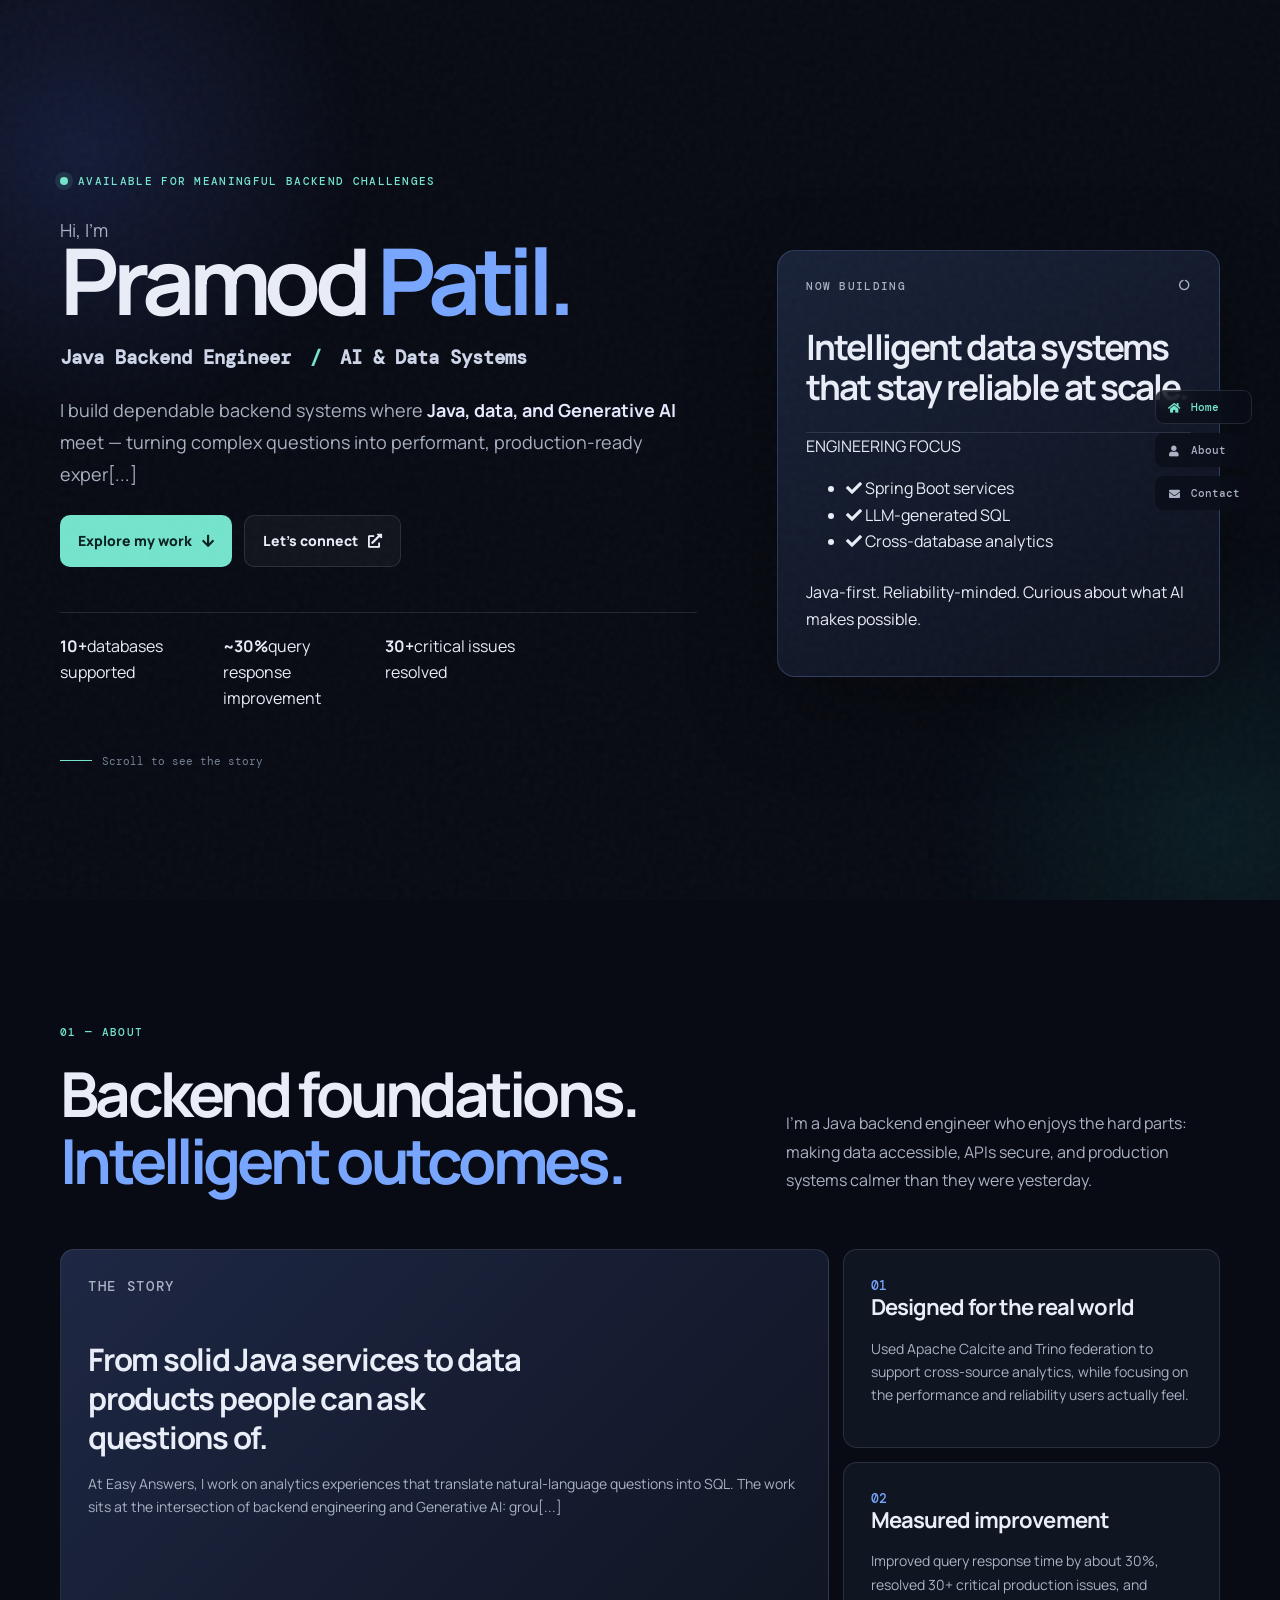
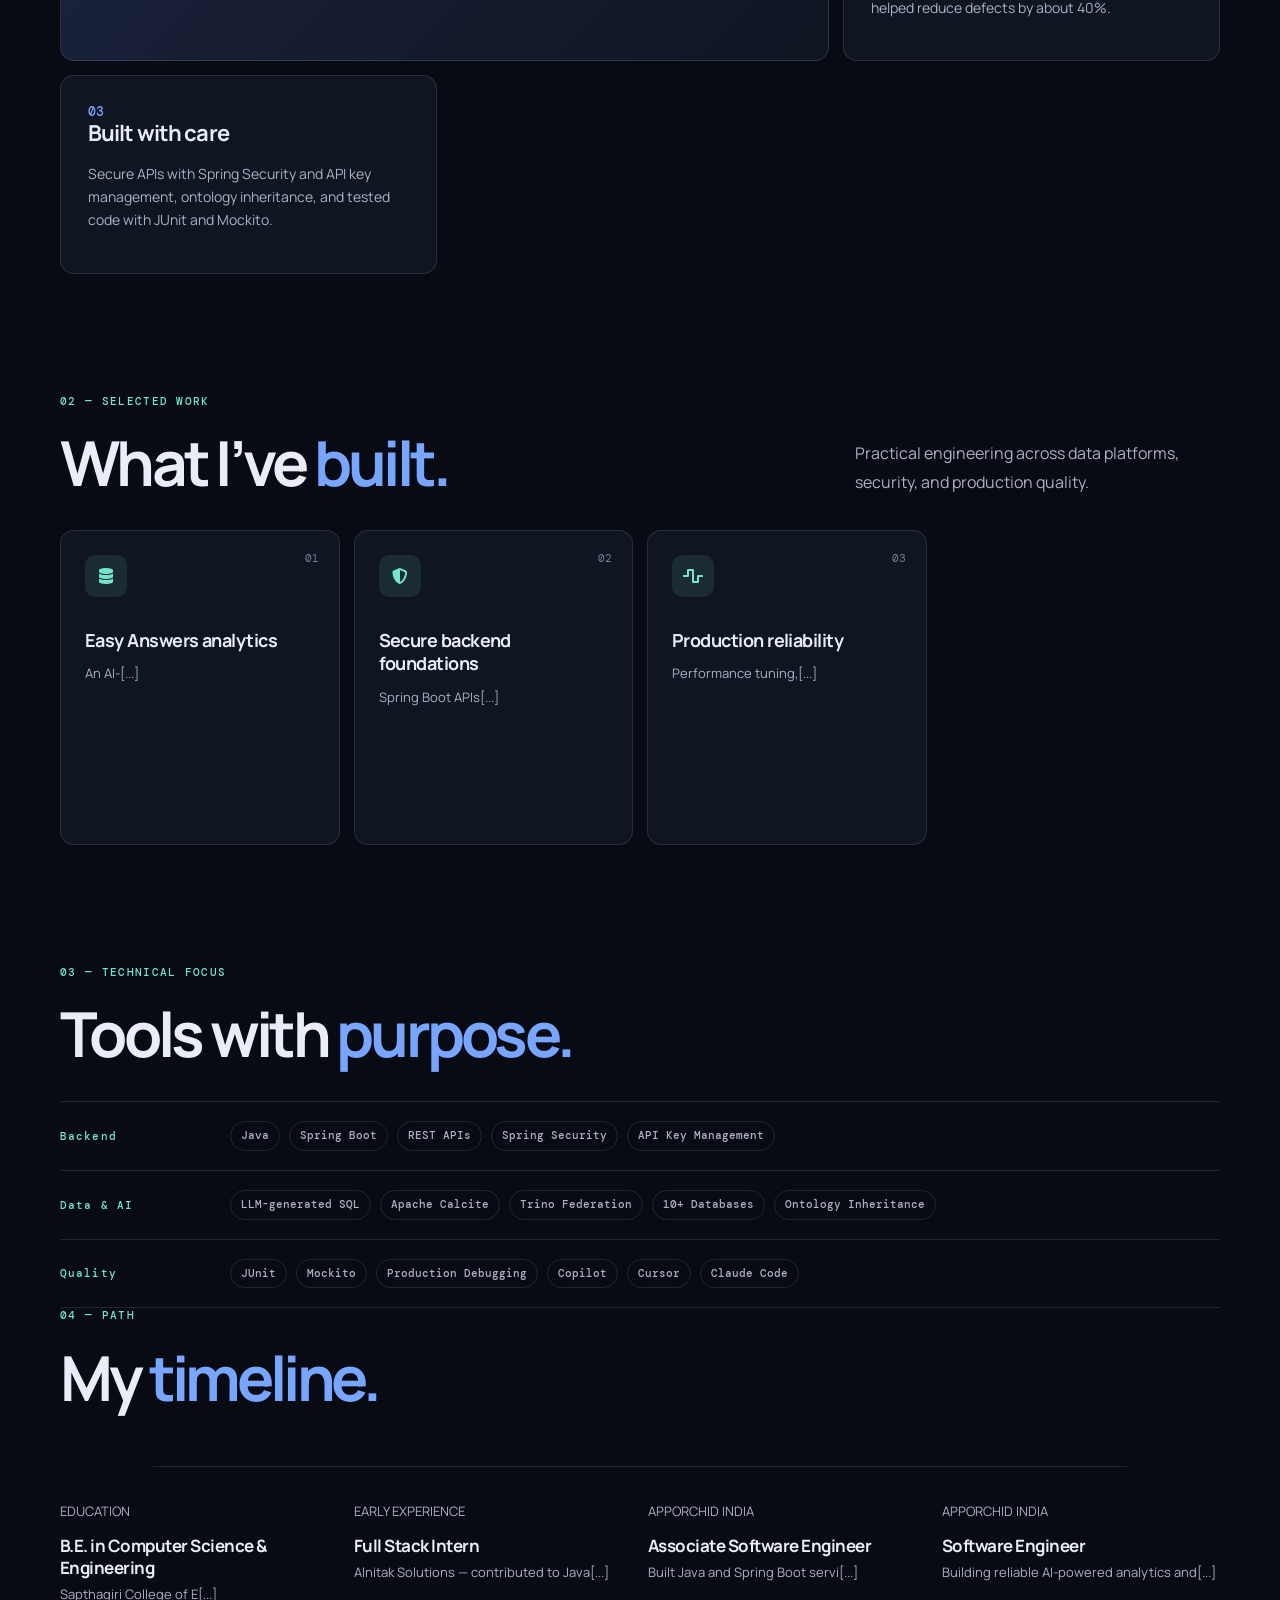
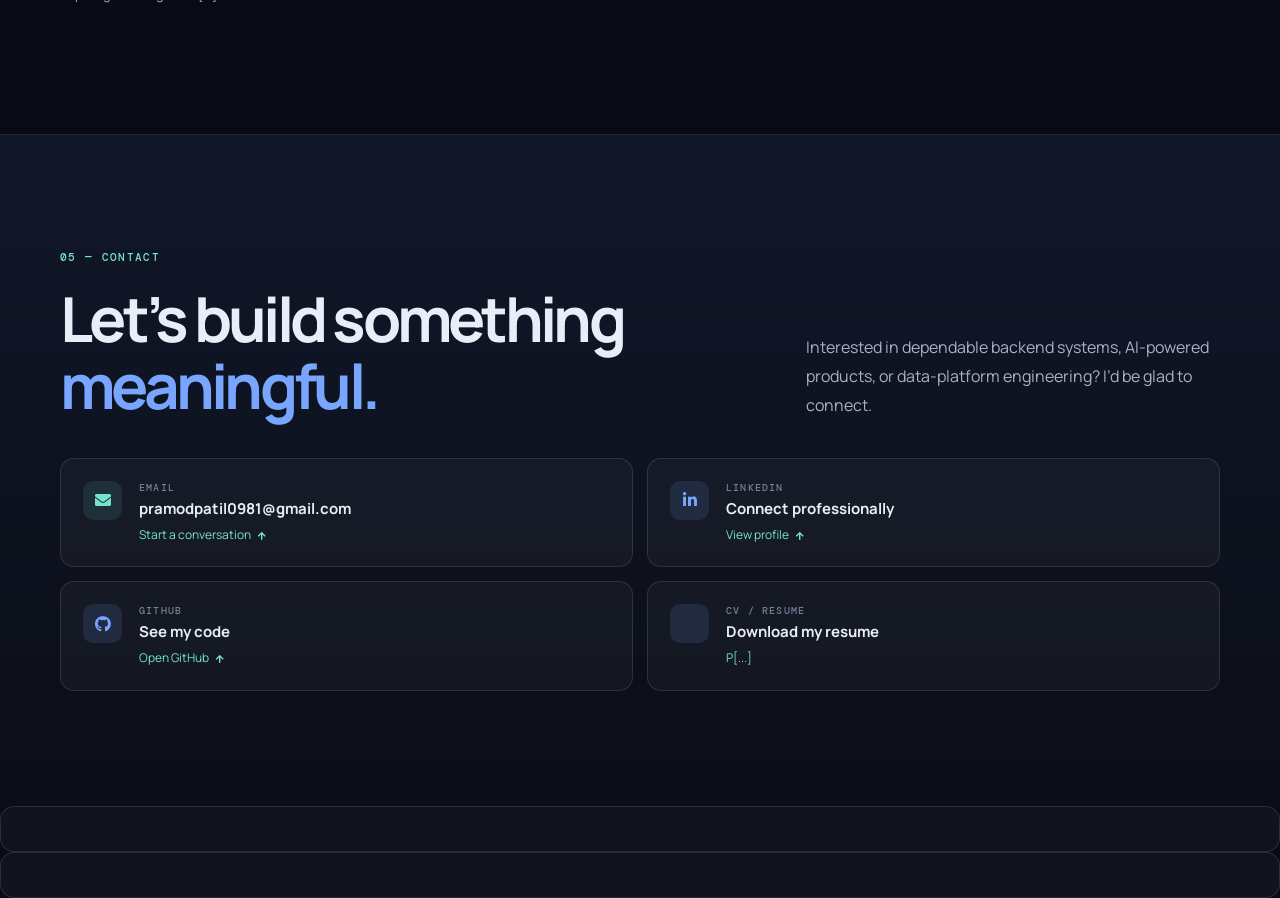
==== commit 12acd05a: "Restore wrapper classes so styles apply (header -> .hero/.page-shell and about -> .section .page-she" ====
--- a/index.html
+++ b/index.html
@@ -20,15 +20,16 @@
     <a href="#contact" class="control" data-section="contact"><i class="fas fa-envelope"></i><span>Contact</span></a>
   </nav>
 
-  <header class="container header active" id="home">
-    <div class="hero-shell">
+  <header class="hero" id="home">
+    <div class="page-shell hero-shell">
       <div class="eyebrow"><span class="status-dot"></span> Available for meaningful backend challenges</div>
       <div class="hero-grid">
         <div class="hero-copy">
           <p class="intro">Hi, I’m</p>
           <h1>Pramod <span>Patil.</span></h1>
           <p class="hero-role">Java Backend Engineer <span>/</span> AI &amp; Data Systems</p>
-          <p class="hero-summary">I build dependable backend systems where <strong>Java, data, and Generative AI</strong> meet — turning complex questions into performant, production-ready experiences.</p>
+          <p class="hero-summary">I build dependable backend systems where <strong>Java, data, and Generative AI</strong> meet — turning complex questions into performant, production-ready exper[...]
+          </p>
           <div class="hero-actions">
             <a class="button button-primary" href="#about" data-section="about">Explore my work <i class="fas fa-arrow-down" aria-hidden="true"></i></a>
             <a class="button button-secondary" href="#contact" data-section="contact">Let’s connect <i class="fas fa-external-link-alt" aria-hidden="true"></i></a>
@@ -58,7 +59,7 @@
   </header>
 
   <main>
-    <section class="container about" id="about">
+    <section class="section page-shell about" id="about">
       <div class="section-wrap">
         <div class="section-kicker">01 — ABOUT</div>
         <div class="about-lead">
@@ -69,7 +70,8 @@
           <article class="story-card story-feature">
             <p class="card-eyebrow">THE STORY</p>
             <h3>From solid Java services to data products people can ask questions of.</h3>
-            <p>At Easy Answers, I work on analytics experiences that translate natural-language questions into SQL. The work sits at the intersection of backend engineering and Generative AI: grounding LLM-generated SQL, routing it across <strong>10+ databases</strong>, and making the result useful and dependable.</p>
+            <p>At Easy Answers, I work on analytics experiences that translate natural-language questions into SQL. The work sits at the intersection of backend engineering and Generative AI: grou[...]
+            </p>
           </article>
           <article class="story-card story-detail">
             <span class="card-number">01</span>
@@ -93,15 +95,19 @@
           <p>Practical engineering across data platforms, security, and production quality.</p>
         </div>
         <div class="project-grid">
-          <article class="project-card project-primary"><span class="project-index">01</span><div class="project-icon"><i class="fas fa-database"></i></div><h3>Easy Answers analytics</h3><p>An AI-assisted analytics experience for turning questions into database-aware insights across 10+ data sources.</p><div class="tags"><span>LLM-generated SQL</span><span>Apache Calcite</span><span>Trino</span></div></article>
-          <article class="project-card"><span class="project-index">02</span><div class="project-icon"><i class="fas fa-shield-alt"></i></div><h3>Secure backend foundations</h3><p>Spring Boot APIs built with Spring Security and API key management for controlled, dependable access.</p><div class="tags"><span>Java</span><span>Spring Boot</span><span>Spring Security</span></div></article>
-          <article class="project-card"><span class="project-index">03</span><div class="project-icon"><i class="fas fa-wave-square"></i></div><h3>Production reliability</h3><p>Performance tuning, critical-issue resolution, and quality practices that made services more responsive and stable.</p><div class="tags"><span>JUnit</span><span>Mockito</span><span>Performance</span></div></article>
+          <article class="project-card project-primary"><span class="project-index">01</span><div class="project-icon"><i class="fas fa-database"></i></div><h3>Easy Answers analytics</h3><p>An AI-[...]
+          </article>
+          <article class="project-card"><span class="project-index">02</span><div class="project-icon"><i class="fas fa-shield-alt"></i></div><h3>Secure backend foundations</h3><p>Spring Boot APIs[...]
+          </article>
+          <article class="project-card"><span class="project-index">03</span><div class="project-icon"><i class="fas fa-wave-square"></i></div><h3>Production reliability</h3><p>Performance tuning,[...]
+          </article>
         </div>
 
         <div class="focus-section">
           <div class="section-heading"><div><p class="section-kicker">03 — TECHNICAL FOCUS</p><h2>Tools with <span>purpose.</span></h2></div></div>
           <div class="focus-grid">
-            <div class="focus-row"><p>Backend</p><div class="chips"><span>Java</span><span>Spring Boot</span><span>REST APIs</span><span>Spring Security</span><span>API Key Management</span></div></div>
+            <div class="focus-row"><p>Backend</p><div class="chips"><span>Java</span><span>Spring Boot</span><span>REST APIs</span><span>Spring Security</span><span>API Key Management</span></div>
+            </div>
             <div class="focus-row"><p>Data &amp; AI</p><div class="chips"><span>LLM-generated SQL</span><span>Apache Calcite</span><span>Trino Federation</span><span>10+ Databases</span><span>Ontology Inheritance</span></div></div>
             <div class="focus-row"><p>Quality</p><div class="chips"><span>JUnit</span><span>Mockito</span><span>Production Debugging</span><span>Copilot</span><span>Cursor</span><span>Claude Code</span></div></div>
           </div>
@@ -110,10 +116,14 @@
         <div class="timeline-section">
           <div class="section-heading"><div><p class="section-kicker">04 — PATH</p><h2>My <span>timeline.</span></h2></div></div>
           <div class="timeline">
-            <article class="timeline-item"><span class="timeline-marker"></span><p class="timeline-type">EDUCATION</p><h3>B.E. in Computer Science &amp; Engineering</h3><p>Sapthagiri College of Engineering</p></article>
-            <article class="timeline-item"><span class="timeline-marker"></span><p class="timeline-type">EARLY EXPERIENCE</p><h3>Full Stack Intern</h3><p>Alnitak Solutions — contributed to Java, React, and MySQL website delivery.</p></article>
-            <article class="timeline-item"><span class="timeline-marker"></span><p class="timeline-type">APPORCHID INDIA</p><h3>Associate Software Engineer</h3><p>Built Java and Spring Boot services while developing experience in production support and backend delivery.</p></article>
-            <article class="timeline-item"><span class="timeline-marker"></span><p class="timeline-type">APPORCHID INDIA</p><h3>Software Engineer</h3><p>Building reliable AI-powered analytics and backend systems with a focus on data access, performance, and quality.</p></article>
+            <article class="timeline-item"><span class="timeline-marker"></span><p class="timeline-type">EDUCATION</p><h3>B.E. in Computer Science &amp; Engineering</h3><p>Sapthagiri College of E[...]
+            </article>
+            <article class="timeline-item"><span class="timeline-marker"></span><p class="timeline-type">EARLY EXPERIENCE</p><h3>Full Stack Intern</h3><p>Alnitak Solutions — contributed to Java[...]
+            </article>
+            <article class="timeline-item"><span class="timeline-marker"></span><p class="timeline-type">APPORCHID INDIA</p><h3>Associate Software Engineer</h3><p>Built Java and Spring Boot servi[...]
+            </article>
+            <article class="timeline-item"><span class="timeline-marker"></span><p class="timeline-type">APPORCHID INDIA</p><h3>Software Engineer</h3><p>Building reliable AI-powered analytics and[...]
+            </article>
           </div>
         </div>
       </div>
@@ -123,7 +133,7 @@
       <a class="contact-card contact-email" href="mailto:pramodpatil0981@gmail.com"><i class="fas fa-envelope"></i><div><span>EMAIL</span><strong>pramodpatil0981@gmail.com</strong><small>Start a conversation <i class="fas fa-arrow-up"></i></small></div></a>
       <a class="contact-card" href="https://www.linkedin.com/in/pramod-patil-799934229" target="_blank" rel="noopener"><i class="fab fa-linkedin-in"></i><div><span>LINKEDIN</span><strong>Connect professionally</strong><small>View profile <i class="fas fa-arrow-up"></i></small></div></a>
       <a class="contact-card" href="https://github.com/pramod19281928" target="_blank" rel="noopener"><i class="fab fa-github"></i><div><span>GITHUB</span><strong>See my code</strong><small>Open GitHub <i class="fas fa-arrow-up"></i></small></div></a>
-      <a class="contact-card" href="assets/cv/Pramod_Patil_JavaBackend.pdf" download><i class="fas fa-file-arrow-down"></i><div><span>CV / RESUME</span><strong>Download my resume</strong><small>PDF document <i class="fas fa-arrow-down"></i></small></div></a>
+      <a class="contact-card" href="assets/cv/Pramod_Patil_JavaBackend.pdf" download><i class="fas fa-file-arrow-down"></i><div><span>CV / RESUME</span><strong>Download my resume</strong><small>P[...]
     </div></div></section>
   </main>
   <script src="app.js"></script>
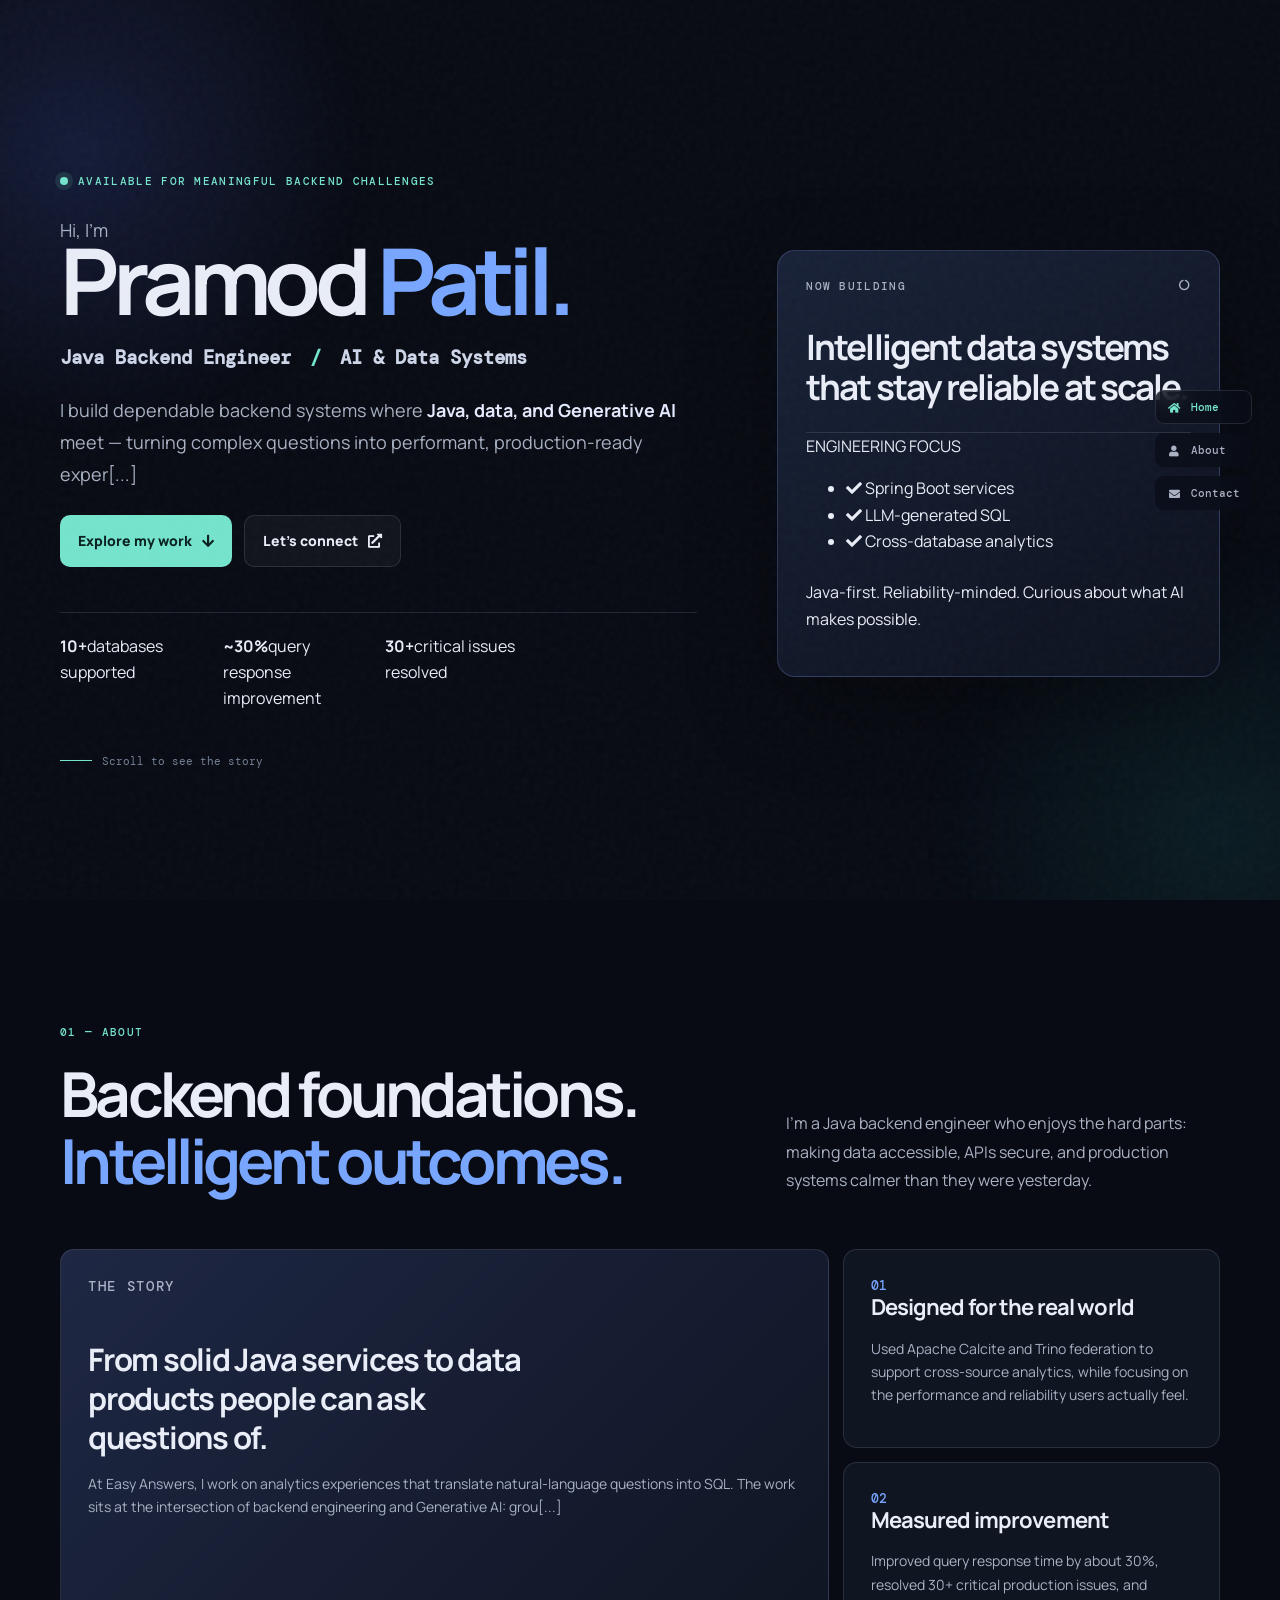
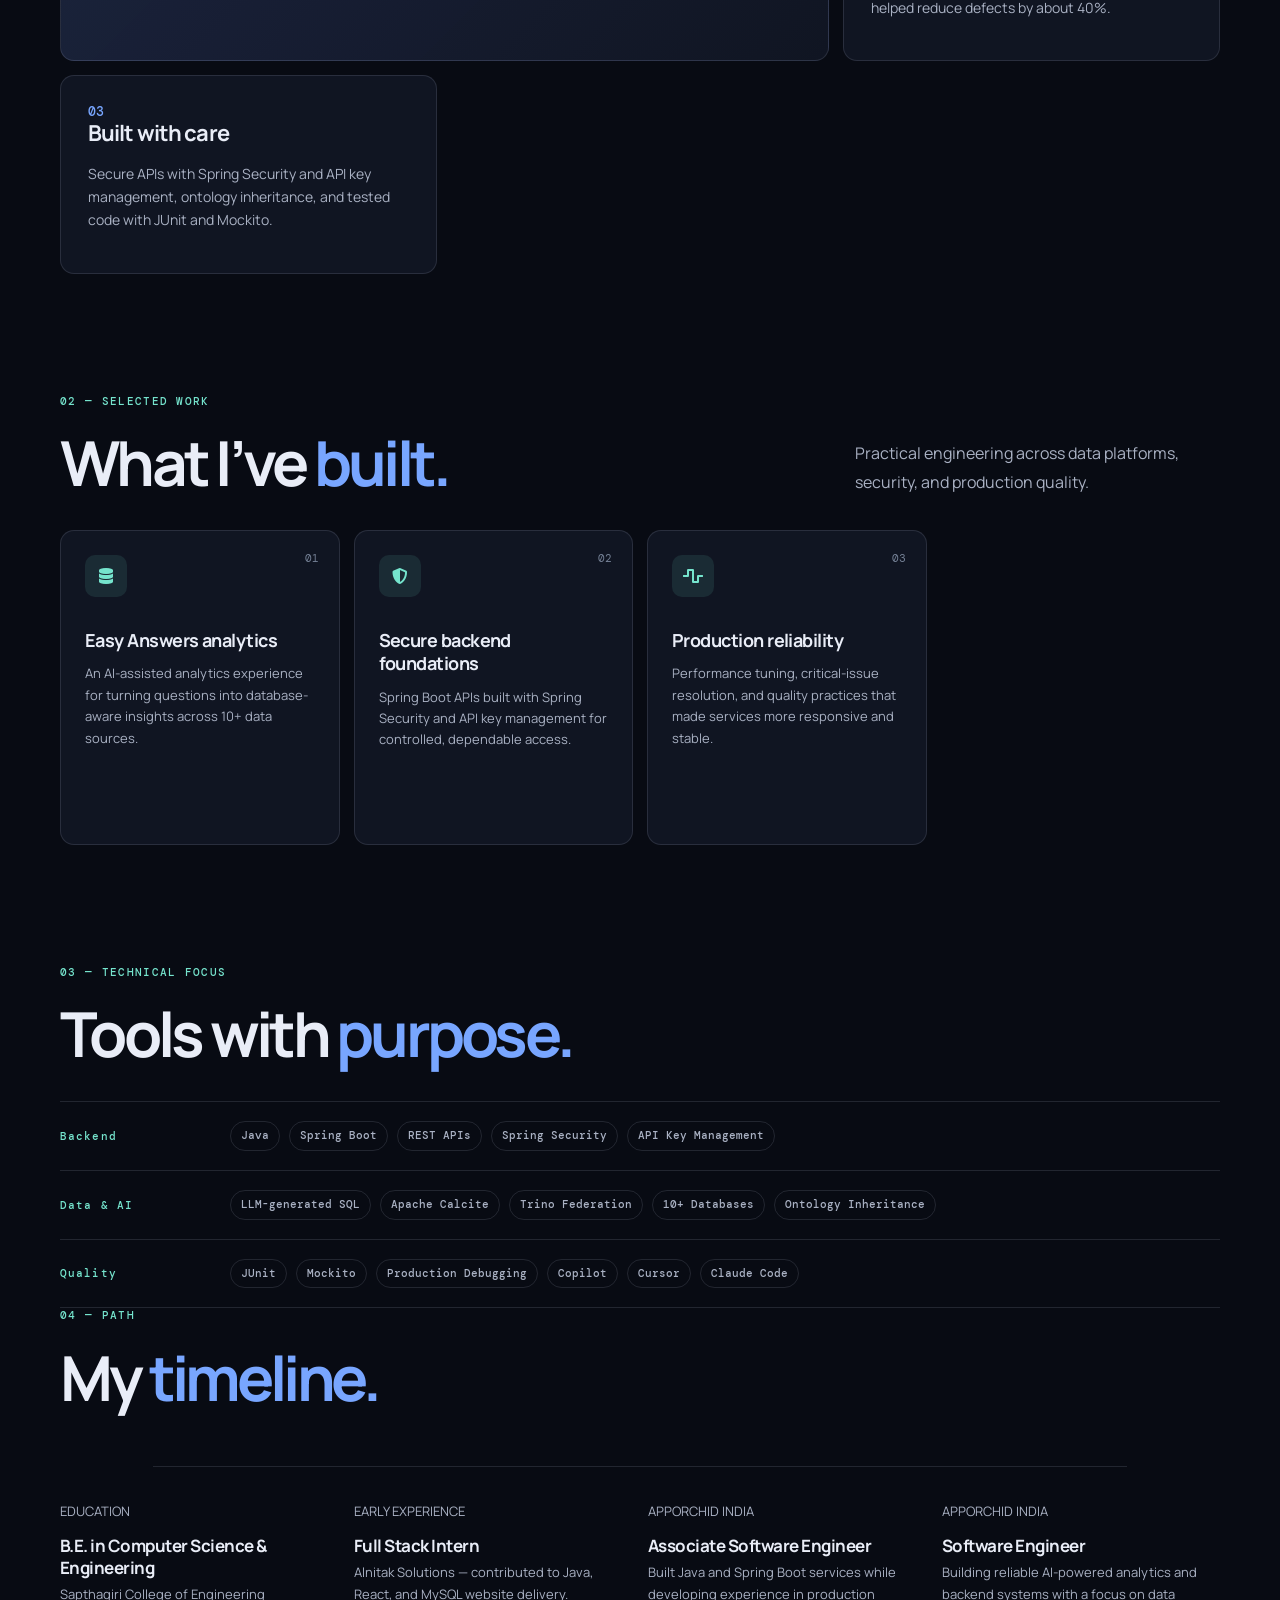
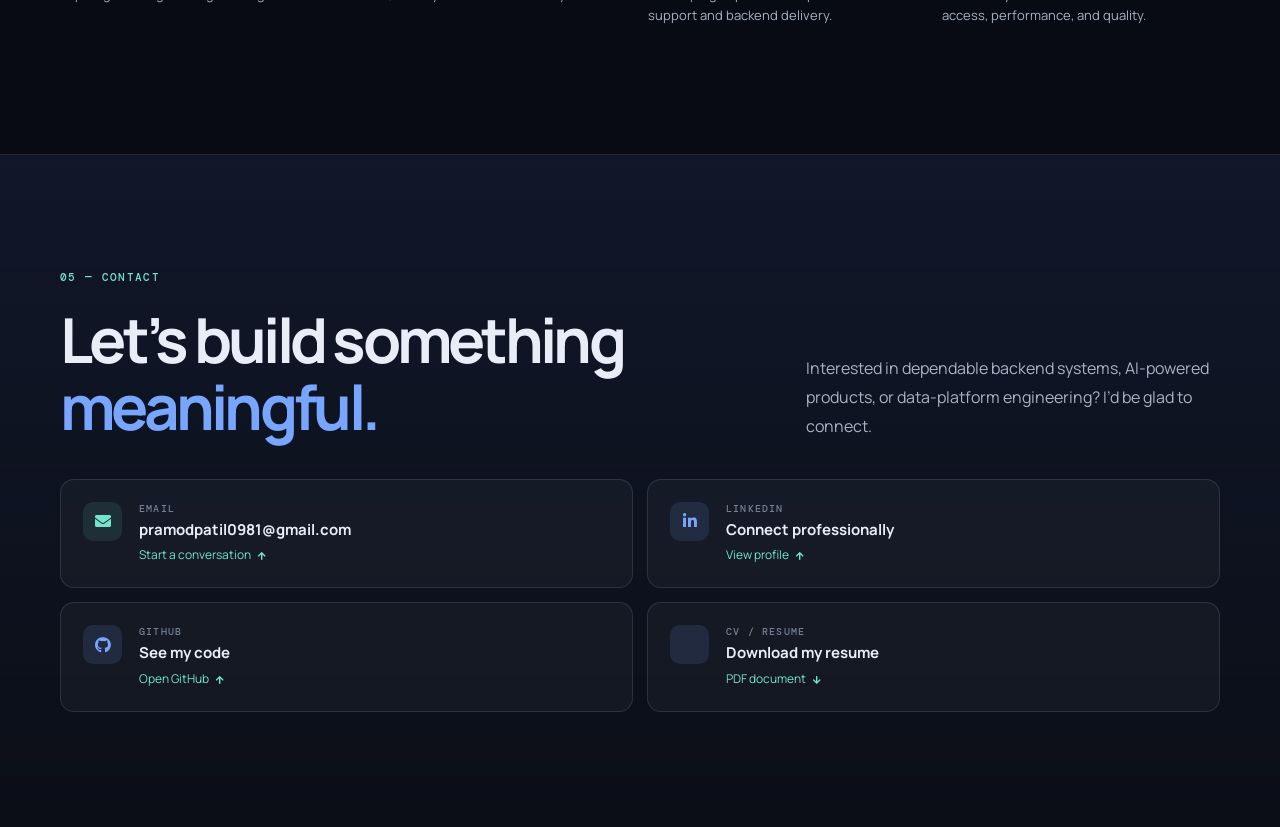
==== commit aeb57ad6: "Replace project grid and timeline with requested blocks; restore full CV download anchor markup" ====
--- a/index.html
+++ b/index.html
@@ -94,20 +94,17 @@
           <div><p class="section-kicker">02 — SELECTED WORK</p><h2>What I’ve <span>built.</span></h2></div>
           <p>Practical engineering across data platforms, security, and production quality.</p>
         </div>
+
         <div class="project-grid">
-          <article class="project-card project-primary"><span class="project-index">01</span><div class="project-icon"><i class="fas fa-database"></i></div><h3>Easy Answers analytics</h3><p>An AI-[...]
-          </article>
-          <article class="project-card"><span class="project-index">02</span><div class="project-icon"><i class="fas fa-shield-alt"></i></div><h3>Secure backend foundations</h3><p>Spring Boot APIs[...]
-          </article>
-          <article class="project-card"><span class="project-index">03</span><div class="project-icon"><i class="fas fa-wave-square"></i></div><h3>Production reliability</h3><p>Performance tuning,[...]
-          </article>
+          <article class="project-card project-primary"><span class="project-index">01</span><div class="project-icon"><i class="fas fa-database"></i></div><h3>Easy Answers analytics</h3><p>An AI-assisted analytics experience for turning questions into database-aware insights across 10+ data sources.</p></article>
+          <article class="project-card"><span class="project-index">02</span><div class="project-icon"><i class="fas fa-shield-alt"></i></div><h3>Secure backend foundations</h3><p>Spring Boot APIs built with Spring Security and API key management for controlled, dependable access.</p></article>
+          <article class="project-card"><span class="project-index">03</span><div class="project-icon"><i class="fas fa-wave-square"></i></div><h3>Production reliability</h3><p>Performance tuning, critical-issue resolution, and quality practices that made services more responsive and stable.</p></article>
         </div>
 
         <div class="focus-section">
           <div class="section-heading"><div><p class="section-kicker">03 — TECHNICAL FOCUS</p><h2>Tools with <span>purpose.</span></h2></div></div>
           <div class="focus-grid">
-            <div class="focus-row"><p>Backend</p><div class="chips"><span>Java</span><span>Spring Boot</span><span>REST APIs</span><span>Spring Security</span><span>API Key Management</span></div>
-            </div>
+            <div class="focus-row"><p>Backend</p><div class="chips"><span>Java</span><span>Spring Boot</span><span>REST APIs</span><span>Spring Security</span><span>API Key Management</span></div></div>
             <div class="focus-row"><p>Data &amp; AI</p><div class="chips"><span>LLM-generated SQL</span><span>Apache Calcite</span><span>Trino Federation</span><span>10+ Databases</span><span>Ontology Inheritance</span></div></div>
             <div class="focus-row"><p>Quality</p><div class="chips"><span>JUnit</span><span>Mockito</span><span>Production Debugging</span><span>Copilot</span><span>Cursor</span><span>Claude Code</span></div></div>
           </div>
@@ -116,25 +113,28 @@
         <div class="timeline-section">
           <div class="section-heading"><div><p class="section-kicker">04 — PATH</p><h2>My <span>timeline.</span></h2></div></div>
           <div class="timeline">
-            <article class="timeline-item"><span class="timeline-marker"></span><p class="timeline-type">EDUCATION</p><h3>B.E. in Computer Science &amp; Engineering</h3><p>Sapthagiri College of E[...]
-            </article>
-            <article class="timeline-item"><span class="timeline-marker"></span><p class="timeline-type">EARLY EXPERIENCE</p><h3>Full Stack Intern</h3><p>Alnitak Solutions — contributed to Java[...]
-            </article>
-            <article class="timeline-item"><span class="timeline-marker"></span><p class="timeline-type">APPORCHID INDIA</p><h3>Associate Software Engineer</h3><p>Built Java and Spring Boot servi[...]
-            </article>
-            <article class="timeline-item"><span class="timeline-marker"></span><p class="timeline-type">APPORCHID INDIA</p><h3>Software Engineer</h3><p>Building reliable AI-powered analytics and[...]
-            </article>
+            <article class="timeline-item"><span class="timeline-marker"></span><p class="timeline-type">EDUCATION</p><h3>B.E. in Computer Science &amp; Engineering</h3><p>Sapthagiri College of Engineering</p></article>
+            <article class="timeline-item"><span class="timeline-marker"></span><p class="timeline-type">EARLY EXPERIENCE</p><h3>Full Stack Intern</h3><p>Alnitak Solutions — contributed to Java, React, and MySQL website delivery.</p></article>
+            <article class="timeline-item"><span class="timeline-marker"></span><p class="timeline-type">APPORCHID INDIA</p><h3>Associate Software Engineer</h3><p>Built Java and Spring Boot services while developing experience in production support and backend delivery.</p></article>
+            <article class="timeline-item"><span class="timeline-marker"></span><p class="timeline-type">APPORCHID INDIA</p><h3>Software Engineer</h3><p>Building reliable AI-powered analytics and backend systems with a focus on data access, performance, and quality.</p></article>
           </div>
         </div>
       </div>
     </section>
 
-    <section class="contact section" id="contact"><div class="page-shell"><p class="section-kicker">05 — CONTACT</p><div class="contact-lead"><h2>Let’s build something <span>meaningful.</span></h2><p>Interested in dependable backend systems, AI-powered products, or data-platform engineering? I’d be glad to connect.</p></div><div class="contact-grid">
-      <a class="contact-card contact-email" href="mailto:pramodpatil0981@gmail.com"><i class="fas fa-envelope"></i><div><span>EMAIL</span><strong>pramodpatil0981@gmail.com</strong><small>Start a conversation <i class="fas fa-arrow-up"></i></small></div></a>
-      <a class="contact-card" href="https://www.linkedin.com/in/pramod-patil-799934229" target="_blank" rel="noopener"><i class="fab fa-linkedin-in"></i><div><span>LINKEDIN</span><strong>Connect professionally</strong><small>View profile <i class="fas fa-arrow-up"></i></small></div></a>
-      <a class="contact-card" href="https://github.com/pramod19281928" target="_blank" rel="noopener"><i class="fab fa-github"></i><div><span>GITHUB</span><strong>See my code</strong><small>Open GitHub <i class="fas fa-arrow-up"></i></small></div></a>
-      <a class="contact-card" href="assets/cv/Pramod_Patil_JavaBackend.pdf" download><i class="fas fa-file-arrow-down"></i><div><span>CV / RESUME</span><strong>Download my resume</strong><small>P[...]
-    </div></div></section>
+    <section class="contact section" id="contact">
+      <div class="page-shell">
+        <p class="section-kicker">05 — CONTACT</p>
+        <div class="contact-lead"><h2>Let’s build something <span>meaningful.</span></h2>
+        <p>Interested in dependable backend systems, AI-powered products, or data-platform engineering? I’d be glad to connect.</p></div>
+        <div class="contact-grid">
+          <a class="contact-card contact-email" href="mailto:pramodpatil0981@gmail.com"><i class="fas fa-envelope"></i><div><span>EMAIL</span><strong>pramodpatil0981@gmail.com</strong><small>Start a conversation <i class="fas fa-arrow-up"></i></small></div></a>
+          <a class="contact-card" href="https://www.linkedin.com/in/pramod-patil-799934229" target="_blank" rel="noopener"><i class="fab fa-linkedin-in"></i><div><span>LINKEDIN</span><strong>Connect professionally</strong><small>View profile <i class="fas fa-arrow-up"></i></small></div></a>
+          <a class="contact-card" href="https://github.com/pramod19281928" target="_blank" rel="noopener"><i class="fab fa-github"></i><div><span>GITHUB</span><strong>See my code</strong><small>Open GitHub <i class="fas fa-arrow-up"></i></small></div></a>
+          <a class="contact-card" href="assets/cv/Pramod_Patil_JavaBackend.pdf" download><i class="fas fa-file-arrow-down"></i><div><span>CV / RESUME</span><strong>Download my resume</strong><small>PDF document <i class="fas fa-arrow-down"></i></small></div></a>
+        </div>
+      </div>
+    </section>
   </main>
   <script src="app.js"></script>
 </body>
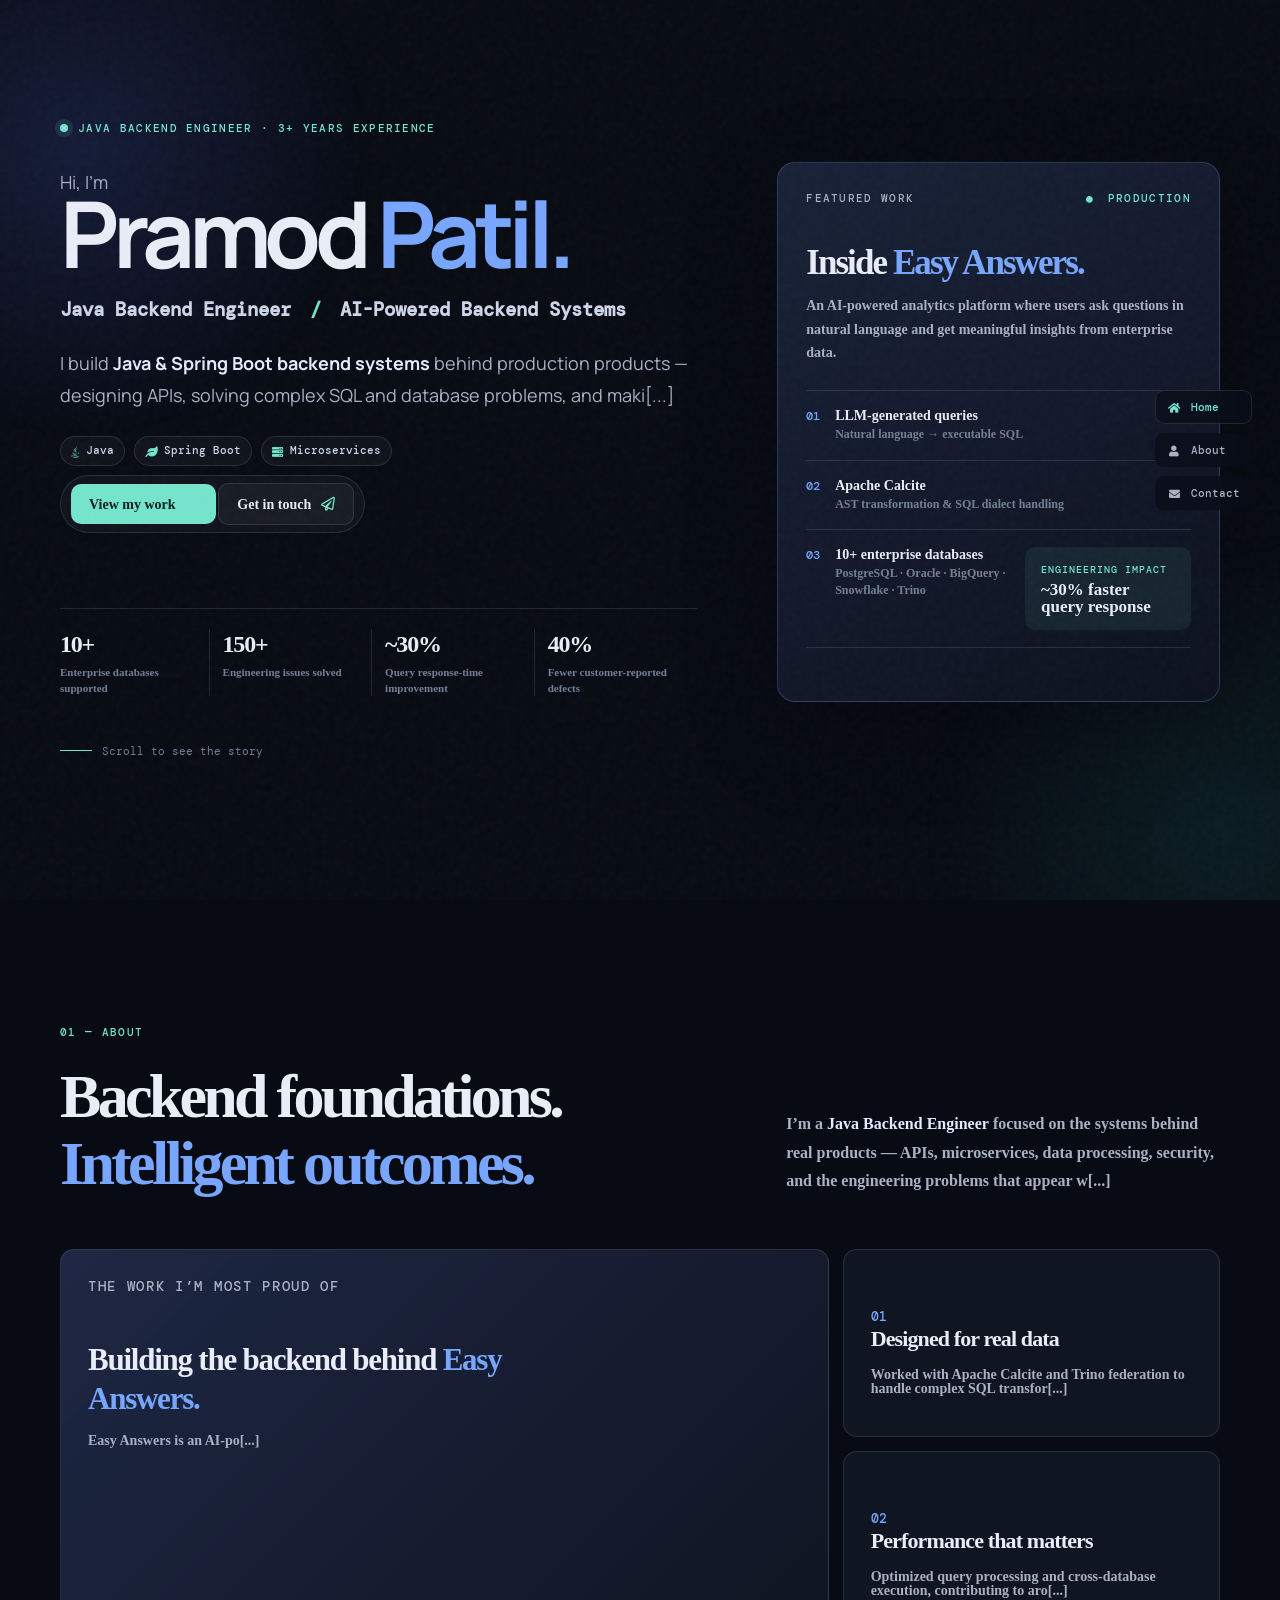
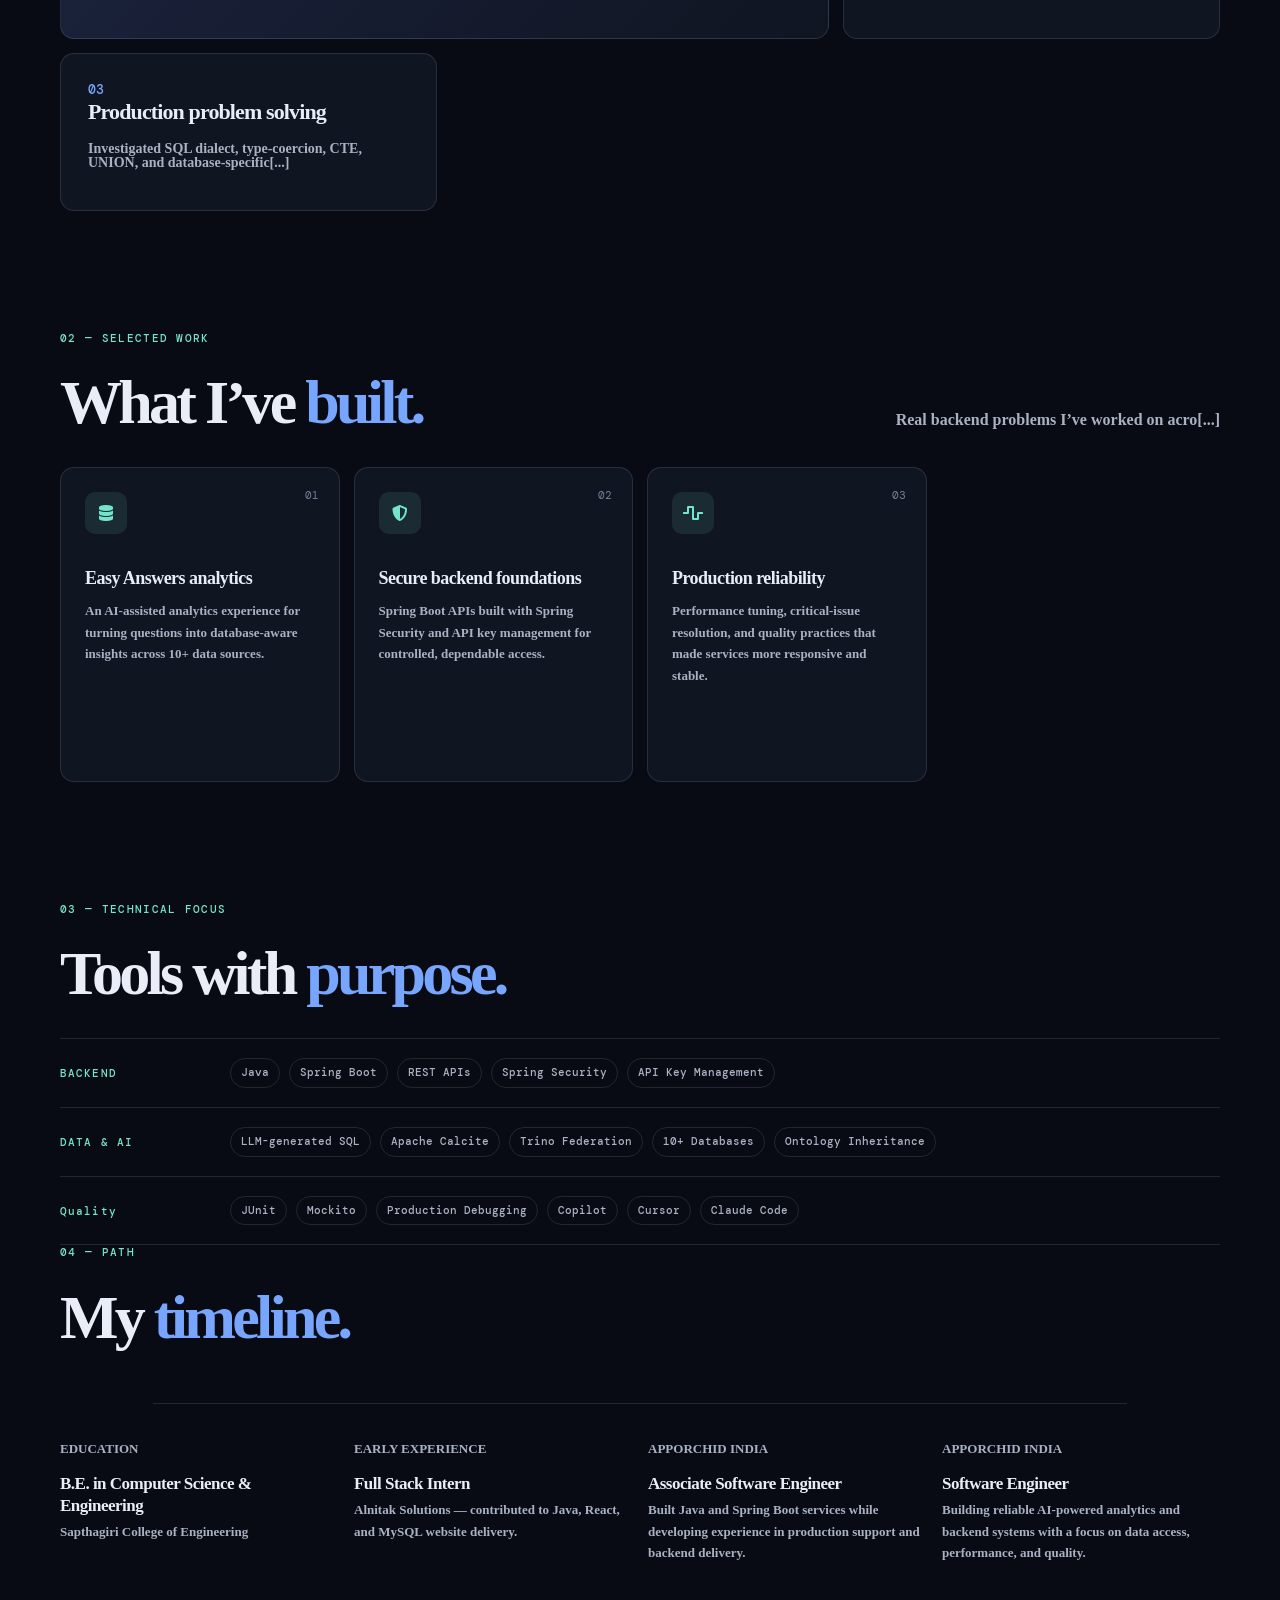
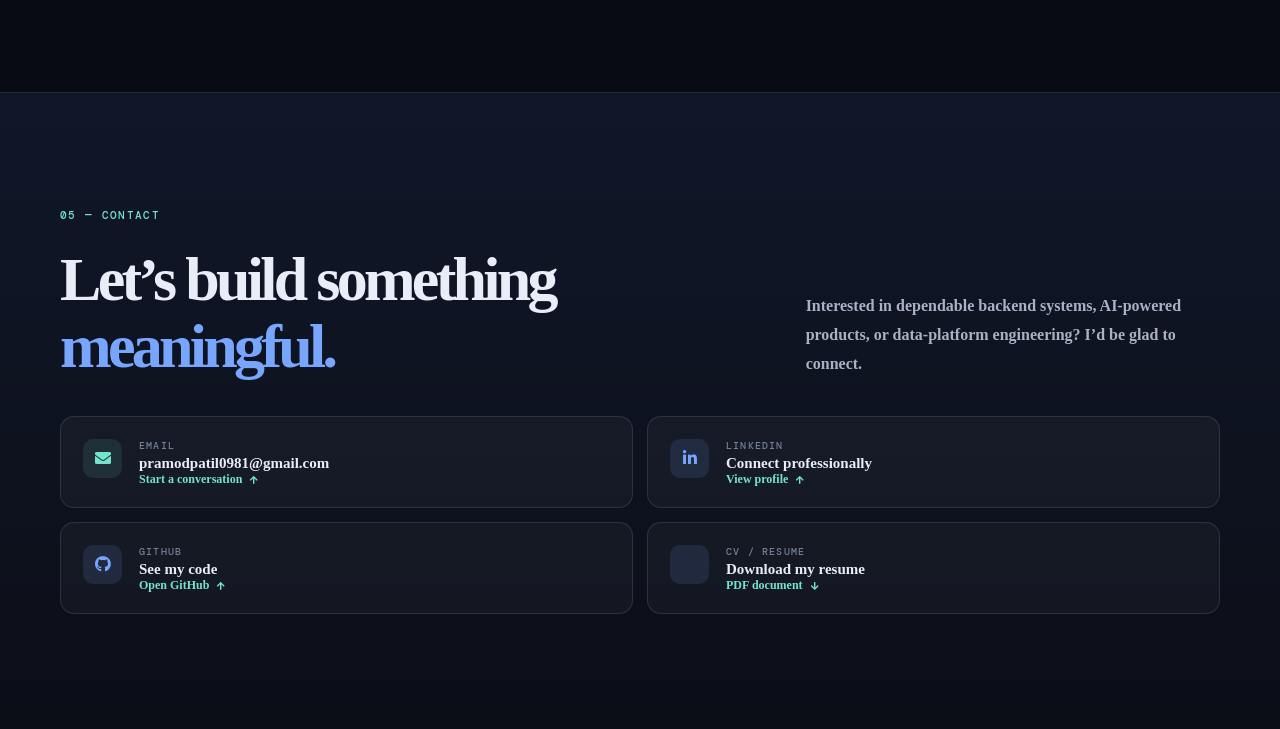
==== commit ea6dfa12: "Add overrides stylesheet link and keep content unchanged (prepare for small CSS fixes)" ====
--- a/index.html
+++ b/index.html
@@ -10,6 +10,7 @@
   <link href="https://fonts.googleapis.com/css2?family=DM+Mono:wght@400;500&family=Manrope:wght@400;500;600;700;800&display=swap" rel="stylesheet">
   <link rel="stylesheet" href="https://cdnjs.cloudflare.com/ajax/libs/font-awesome/5.15.4/css/all.min.css" integrity="sha512-1ycn6IcaQQ40/MKBW2Rhis/DbILU74C1vSrLJxCq57o941Ym01SwNsOMqvEBFlcgUa6xLiP[...]" crossorigin="anonymous" referrerpolicy="no-referrer" />
   <link rel="stylesheet" href="styles/styles.css">
+  <link rel="stylesheet" href="styles/overrides.css">
 </head>
 <body>
   <div class="noise" aria-hidden="true"></div>
@@ -22,120 +23,108 @@
 
   <header class="hero" id="home">
     <div class="page-shell hero-shell">
-      <div class="eyebrow"><span class="status-dot"></span> Available for meaningful backend challenges</div>
+      <div class="eyebrow"><span class="status-dot"></span> Java Backend Engineer · 3+ years experience</div>
       <div class="hero-grid">
         <div class="hero-copy">
           <p class="intro">Hi, I’m</p>
           <h1>Pramod <span>Patil.</span></h1>
-          <p class="hero-role">Java Backend Engineer <span>/</span> AI &amp; Data Systems</p>
-          <p class="hero-summary">I build dependable backend systems where <strong>Java, data, and Generative AI</strong> meet — turning complex questions into performant, production-ready exper[...]
+          <p class="hero-role">Java Backend Engineer <span>/</span> AI-Powered Backend Systems</p>
+          <p class="hero-summary">I build <strong>Java &amp; Spring Boot backend systems</strong> behind production products — designing APIs, solving complex SQL and database problems, and maki[...]
           </p>
+          <div class="hero-tech" aria-label="Core technologies">
+            <span><i class="fab fa-java"></i> Java</span><span><i class="fas fa-leaf"></i> Spring Boot</span><span><i class="fas fa-server"></i> Microservices</span><span><i class="fas fa-database[...]
+          </div>
           <div class="hero-actions">
-            <a class="button button-primary" href="#about" data-section="about">Explore my work <i class="fas fa-arrow-down" aria-hidden="true"></i></a>
-            <a class="button button-secondary" href="#contact" data-section="contact">Let’s connect <i class="fas fa-external-link-alt" aria-hidden="true"></i></a>
+            <a class="button button-primary" href="#about">View my work <i class="fas fa-arrow-right"></i></a>
+            <a class="button button-secondary" href="#contact">Get in touch <i class="far fa-paper-plane"></i></a>
           </div>
           <div class="hero-proof" aria-label="Professional highlights">
-            <div><strong>10+</strong><span>databases supported</span></div>
-            <div><strong>~30%</strong><span>query response improvement</span></div>
-            <div><strong>30+</strong><span>critical issues resolved</span></div>
+            <div class="proof-item"><strong>10+</strong><span>Enterprise databases supported</span></div>
+            <div class="proof-item"><strong>150+</strong><span>Engineering issues solved</span></div>
+            <div class="proof-item"><strong>~30%</strong><span>Query response-time improvement</span></div>
+            <div class="proof-item"><strong>40%</strong><span>Fewer customer-reported defects</span></div>
           </div>
         </div>
-        <aside class="hero-panel" aria-label="Current engineering focus">
-          <div class="panel-top"><span>NOW BUILDING</span><i class="fas fa-circle-notch"></i></div>
-          <h2>Intelligent data systems that stay reliable at scale.</h2>
+
+        <aside class="hero-panel" aria-label="Featured engineering work">
+          <div class="panel-top"><span>FEATURED WORK</span><span class="panel-status"><i class="fas fa-circle"></i> PRODUCTION</span></div>
+          <h2>Inside <span>Easy Answers.</span></h2>
+          <p class="panel-description">An AI-powered analytics platform where users ask questions in natural language and get meaningful insights from enterprise data.</p>
           <div class="signal-card">
-            <span class="signal-label">ENGINEERING FOCUS</span>
-            <ul>
-              <li><i class="fas fa-check"></i> Spring Boot services</li>
-              <li><i class="fas fa-check"></i> LLM-generated SQL</li>
-              <li><i class="fas fa-check"></i> Cross-database analytics</li>
-            </ul>
+            <div class="signal-row"><span class="signal-number">01</span><div><strong>LLM-generated queries</strong><small>Natural language → executable SQL</small></div></div>
+            <div class="signal-row"><span class="signal-number">02</span><div><strong>Apache Calcite</strong><small>AST transformation &amp; SQL dialect handling</small></div></div>
+            <div class="signal-row"><span class="signal-number">03</span><div><strong>10+ enterprise databases</strong><small>PostgreSQL · Oracle · BigQuery · Snowflake · Trino</small></div></[...]
           </div>
-          <p class="panel-foot">Java-first. Reliability-minded. Curious about what AI makes possible.</p>
+          <div class="panel-result"><span>ENGINEERING IMPACT</span><strong>~30% faster query response</strong></div>
         </aside>
       </div>
-      <div class="scroll-cue"><span></span> Scroll to see the story</div>
+      <a class="scroll-cue" href="#about"><span></span> Scroll to see the story</a>
     </div>
   </header>
 
   <main>
     <section class="section page-shell about" id="about">
-      <div class="section-wrap">
-        <div class="section-kicker">01 — ABOUT</div>
-        <div class="about-lead">
-          <h2>Backend foundations.<br><span>Intelligent outcomes.</span></h2>
-          <p>I’m a Java backend engineer who enjoys the hard parts: making data accessible, APIs secure, and production systems calmer than they were yesterday.</p>
-        </div>
-        <div class="story-grid">
-          <article class="story-card story-feature">
-            <p class="card-eyebrow">THE STORY</p>
-            <h3>From solid Java services to data products people can ask questions of.</h3>
-            <p>At Easy Answers, I work on analytics experiences that translate natural-language questions into SQL. The work sits at the intersection of backend engineering and Generative AI: grou[...]
-            </p>
-          </article>
-          <article class="story-card story-detail">
-            <span class="card-number">01</span>
-            <h3>Designed for the real world</h3>
-            <p>Used Apache Calcite and Trino federation to support cross-source analytics, while focusing on the performance and reliability users actually feel.</p>
-          </article>
-          <article class="story-card story-detail">
-            <span class="card-number">02</span>
-            <h3>Measured improvement</h3>
-            <p>Improved query response time by about 30%, resolved 30+ critical production issues, and helped reduce defects by about 40%.</p>
-          </article>
-          <article class="story-card story-detail">
-            <span class="card-number">03</span>
-            <h3>Built with care</h3>
-            <p>Secure APIs with Spring Security and API key management, ontology inheritance, and tested code with JUnit and Mockito.</p>
-          </article>
-        </div>
+      <p class="section-kicker">01 — ABOUT</p>
+      <div class="about-lead">
+        <h2>Backend foundations.<br><span>Intelligent outcomes.</span></h2>
+        <p>I’m a <strong>Java Backend Engineer</strong> focused on the systems behind real products — APIs, microservices, data processing, security, and the engineering problems that appear w[...]
+        </p>
+      </div>
+      <div class="story-grid">
+        <article class="story-card story-feature"><p class="card-eyebrow">THE WORK I’M MOST PROUD OF</p><h3>Building the backend behind <span>Easy Answers.</span></h3><p>Easy Answers is an AI-po[...]
+        </article>
+        <article class="story-card story-detail"><span class="card-number">01</span><h3>Designed for real data</h3><p>Worked with Apache Calcite and Trino federation to handle complex SQL transfor[...]
+        </article>
+        <article class="story-card story-detail"><span class="card-number">02</span><h3>Performance that matters</h3><p>Optimized query processing and cross-database execution, contributing to aro[...]
+        </article>
+        <article class="story-card story-detail"><span class="card-number">03</span><h3>Production problem solving</h3><p>Investigated SQL dialect, type-coercion, CTE, UNION, and database-specific[...]
+        </article>
+      </div>
 
-        <div class="section-heading built-heading">
-          <div><p class="section-kicker">02 — SELECTED WORK</p><h2>What I’ve <span>built.</span></h2></div>
-          <p>Practical engineering across data platforms, security, and production quality.</p>
-        </div>
+      <div class="section-heading built-heading"><div><p class="section-kicker">02 — SELECTED WORK</p><h2>What I’ve <span>built.</span></h2></div><p>Real backend problems I’ve worked on acro[...]
+      </div>
 
-        <div class="project-grid">
-          <article class="project-card project-primary"><span class="project-index">01</span><div class="project-icon"><i class="fas fa-database"></i></div><h3>Easy Answers analytics</h3><p>An AI-assisted analytics experience for turning questions into database-aware insights across 10+ data sources.</p></article>
-          <article class="project-card"><span class="project-index">02</span><div class="project-icon"><i class="fas fa-shield-alt"></i></div><h3>Secure backend foundations</h3><p>Spring Boot APIs built with Spring Security and API key management for controlled, dependable access.</p></article>
-          <article class="project-card"><span class="project-index">03</span><div class="project-icon"><i class="fas fa-wave-square"></i></div><h3>Production reliability</h3><p>Performance tuning, critical-issue resolution, and quality practices that made services more responsive and stable.</p></article>
-        </div>
+      <div class="project-grid">
+        <article class="project-card project-primary"><span class="project-index">01</span><div class="project-icon"><i class="fas fa-database"></i></div><h3>Easy Answers analytics</h3><p>An AI-assisted analytics experience for turning questions into database-aware insights across 10+ data sources.</p></article>
+        <article class="project-card"><span class="project-index">02</span><div class="project-icon"><i class="fas fa-shield-alt"></i></div><h3>Secure backend foundations</h3><p>Spring Boot APIs built with Spring Security and API key management for controlled, dependable access.</p></article>
+        <article class="project-card"><span class="project-index">03</span><div class="project-icon"><i class="fas fa-wave-square"></i></div><h3>Production reliability</h3><p>Performance tuning, critical-issue resolution, and quality practices that made services more responsive and stable.</p></article>
+      </div>
 
-        <div class="focus-section">
-          <div class="section-heading"><div><p class="section-kicker">03 — TECHNICAL FOCUS</p><h2>Tools with <span>purpose.</span></h2></div></div>
-          <div class="focus-grid">
-            <div class="focus-row"><p>Backend</p><div class="chips"><span>Java</span><span>Spring Boot</span><span>REST APIs</span><span>Spring Security</span><span>API Key Management</span></div></div>
-            <div class="focus-row"><p>Data &amp; AI</p><div class="chips"><span>LLM-generated SQL</span><span>Apache Calcite</span><span>Trino Federation</span><span>10+ Databases</span><span>Ontology Inheritance</span></div></div>
-            <div class="focus-row"><p>Quality</p><div class="chips"><span>JUnit</span><span>Mockito</span><span>Production Debugging</span><span>Copilot</span><span>Cursor</span><span>Claude Code</span></div></div>
-          </div>
-        </div>
-
-        <div class="timeline-section">
-          <div class="section-heading"><div><p class="section-kicker">04 — PATH</p><h2>My <span>timeline.</span></h2></div></div>
-          <div class="timeline">
-            <article class="timeline-item"><span class="timeline-marker"></span><p class="timeline-type">EDUCATION</p><h3>B.E. in Computer Science &amp; Engineering</h3><p>Sapthagiri College of Engineering</p></article>
-            <article class="timeline-item"><span class="timeline-marker"></span><p class="timeline-type">EARLY EXPERIENCE</p><h3>Full Stack Intern</h3><p>Alnitak Solutions — contributed to Java, React, and MySQL website delivery.</p></article>
-            <article class="timeline-item"><span class="timeline-marker"></span><p class="timeline-type">APPORCHID INDIA</p><h3>Associate Software Engineer</h3><p>Built Java and Spring Boot services while developing experience in production support and backend delivery.</p></article>
-            <article class="timeline-item"><span class="timeline-marker"></span><p class="timeline-type">APPORCHID INDIA</p><h3>Software Engineer</h3><p>Building reliable AI-powered analytics and backend systems with a focus on data access, performance, and quality.</p></article>
-          </div>
+      <div class="focus-section">
+        <div class="section-heading"><div><p class="section-kicker">03 — TECHNICAL FOCUS</p><h2>Tools with <span>purpose.</span></h2></div></div>
+        <div class="focus-grid">
+          <div class="focus-row"><p>BACKEND</p><div class="chips"><span>Java</span><span>Spring Boot</span><span>REST APIs</span><span>Spring Security</span><span>API Key Management</span></div></div>
+          <div class="focus-row"><p>DATA &amp; AI</p><div class="chips"><span>LLM-generated SQL</span><span>Apache Calcite</span><span>Trino Federation</span><span>10+ Databases</span><span>Ontology Inheritance</span></div></div>
+          <div class="focus-row"><p>Quality</p><div class="chips"><span>JUnit</span><span>Mockito</span><span>Production Debugging</span><span>Copilot</span><span>Cursor</span><span>Claude Code</span></div></div>
         </div>
       </div>
-    </section>
 
-    <section class="contact section" id="contact">
-      <div class="page-shell">
-        <p class="section-kicker">05 — CONTACT</p>
-        <div class="contact-lead"><h2>Let’s build something <span>meaningful.</span></h2>
-        <p>Interested in dependable backend systems, AI-powered products, or data-platform engineering? I’d be glad to connect.</p></div>
-        <div class="contact-grid">
-          <a class="contact-card contact-email" href="mailto:pramodpatil0981@gmail.com"><i class="fas fa-envelope"></i><div><span>EMAIL</span><strong>pramodpatil0981@gmail.com</strong><small>Start a conversation <i class="fas fa-arrow-up"></i></small></div></a>
-          <a class="contact-card" href="https://www.linkedin.com/in/pramod-patil-799934229" target="_blank" rel="noopener"><i class="fab fa-linkedin-in"></i><div><span>LINKEDIN</span><strong>Connect professionally</strong><small>View profile <i class="fas fa-arrow-up"></i></small></div></a>
-          <a class="contact-card" href="https://github.com/pramod19281928" target="_blank" rel="noopener"><i class="fab fa-github"></i><div><span>GITHUB</span><strong>See my code</strong><small>Open GitHub <i class="fas fa-arrow-up"></i></small></div></a>
-          <a class="contact-card" href="assets/cv/Pramod_Patil_JavaBackend.pdf" download><i class="fas fa-file-arrow-down"></i><div><span>CV / RESUME</span><strong>Download my resume</strong><small>PDF document <i class="fas fa-arrow-down"></i></small></div></a>
+      <div class="timeline-section">
+        <div class="section-heading"><div><p class="section-kicker">04 — PATH</p><h2>My <span>timeline.</span></h2></div></div>
+        <div class="timeline">
+          <article class="timeline-item"><span class="timeline-marker"></span><p class="timeline-type">EDUCATION</p><h3>B.E. in Computer Science &amp; Engineering</h3><p>Sapthagiri College of Engineering</p></article>
+          <article class="timeline-item"><span class="timeline-marker"></span><p class="timeline-type">EARLY EXPERIENCE</p><h3>Full Stack Intern</h3><p>Alnitak Solutions — contributed to Java, React, and MySQL website delivery.</p></article>
+          <article class="timeline-item"><span class="timeline-marker"></span><p class="timeline-type">APPORCHID INDIA</p><h3>Associate Software Engineer</h3><p>Built Java and Spring Boot services while developing experience in production support and backend delivery.</p></article>
+          <article class="timeline-item"><span class="timeline-marker"></span><p class="timeline-type">APPORCHID INDIA</p><h3>Software Engineer</h3><p>Building reliable AI-powered analytics and backend systems with a focus on data access, performance, and quality.</p></article>
         </div>
       </div>
-    </section>
-  </main>
-  <script src="app.js"></script>
+    </div>
+  </section>
+
+  <section class="contact section" id="contact">
+    <div class="page-shell">
+      <p class="section-kicker">05 — CONTACT</p>
+      <div class="contact-lead"><h2>Let’s build something <span>meaningful.</span></h2>
+      <p>Interested in dependable backend systems, AI-powered products, or data-platform engineering? I’d be glad to connect.</p></div>
+      <div class="contact-grid">
+        <a class="contact-card contact-email" href="mailto:pramodpatil0981@gmail.com"><i class="fas fa-envelope"></i><div><span>EMAIL</span><strong>pramodpatil0981@gmail.com</strong><small>Start a conversation <i class="fas fa-arrow-up"></i></small></div></a>
+        <a class="contact-card" href="https://www.linkedin.com/in/pramod-patil-799934229" target="_blank" rel="noopener"><i class="fab fa-linkedin-in"></i><div><span>LINKEDIN</span><strong>Connect professionally</strong><small>View profile <i class="fas fa-arrow-up"></i></small></div></a>
+        <a class="contact-card" href="https://github.com/pramod19281928" target="_blank" rel="noopener"><i class="fab fa-github"></i><div><span>GITHUB</span><strong>See my code</strong><small>Open GitHub <i class="fas fa-arrow-up"></i></small></div></a>
+        <a class="contact-card" href="assets/cv/Pramod_Patil_JavaBackend.pdf" download><i class="fas fa-file-arrow-down"></i><div><span>CV / RESUME</span><strong>Download my resume</strong><small>PDF document <i class="fas fa-arrow-down"></i></small></div></a>
+      </div>
+    </div>
+  </section>
+</main>
+<script src="app.js"></script>
 </body>
 </html>
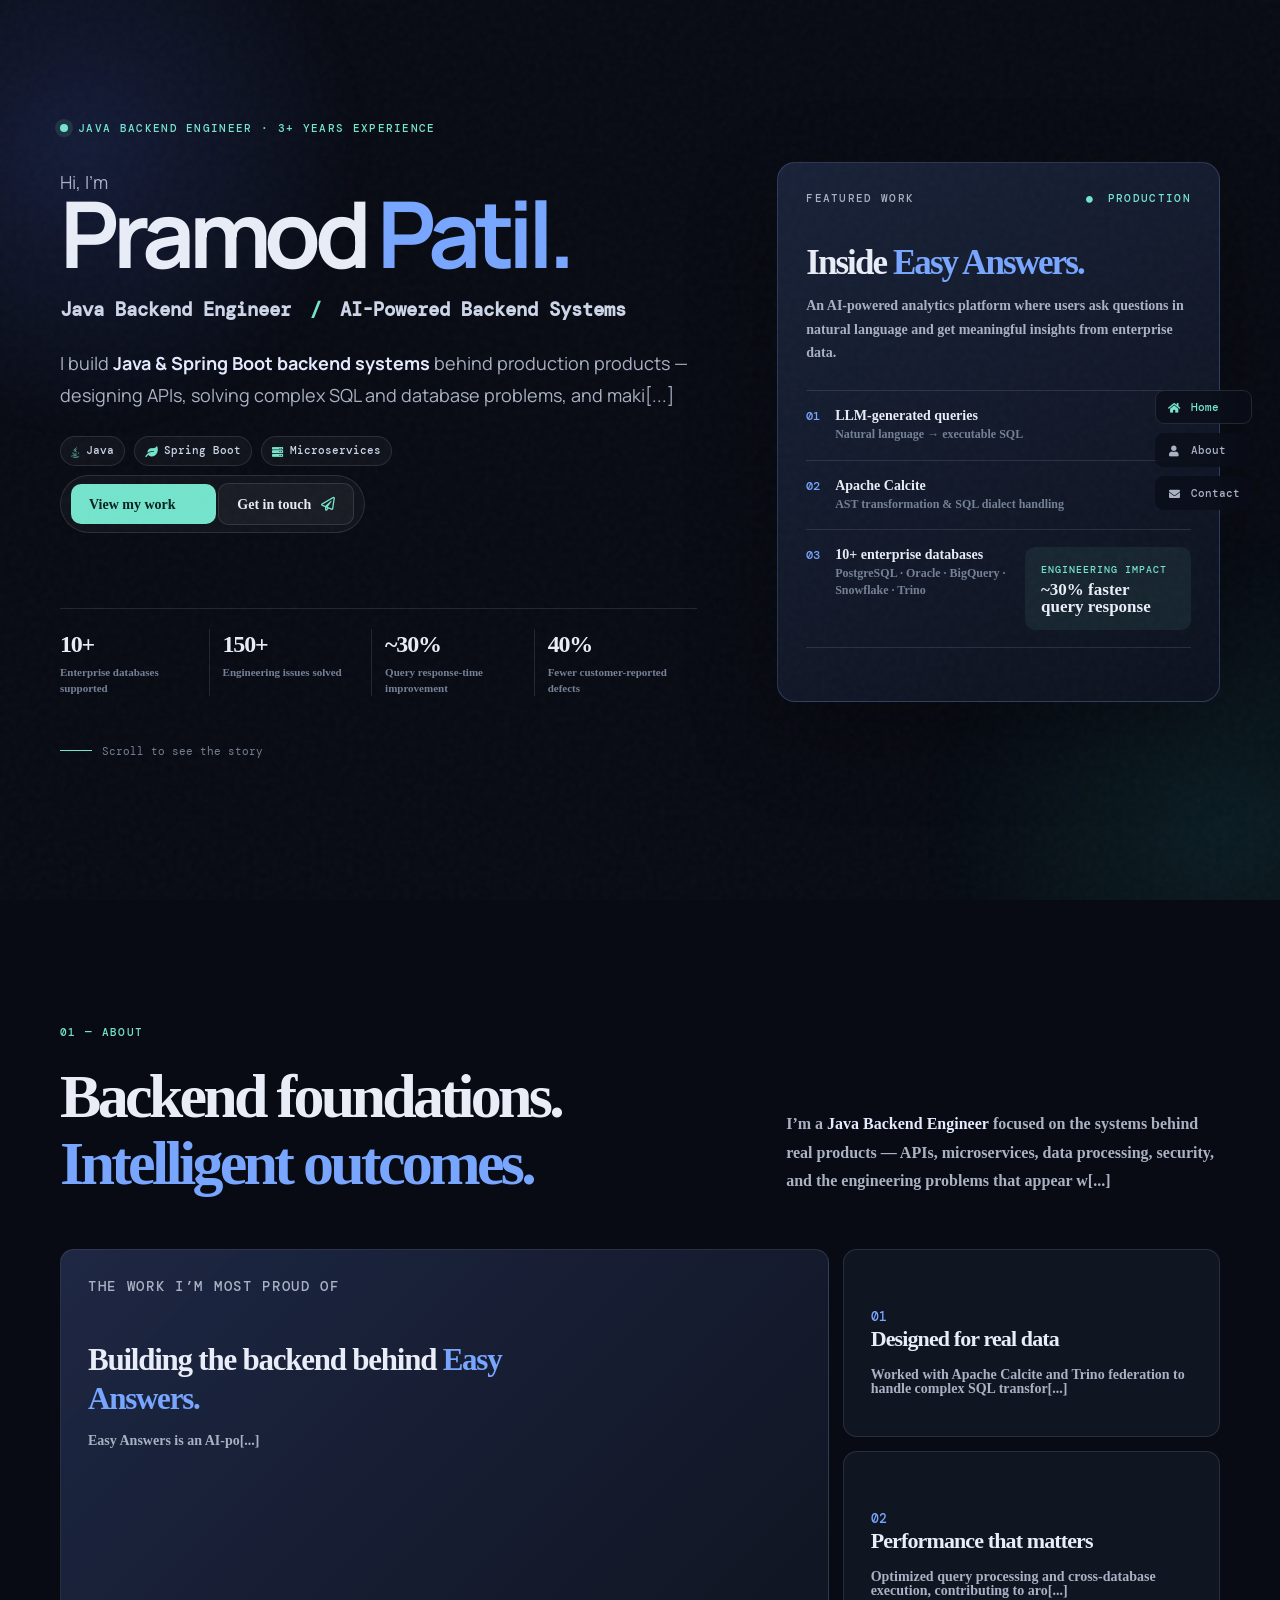
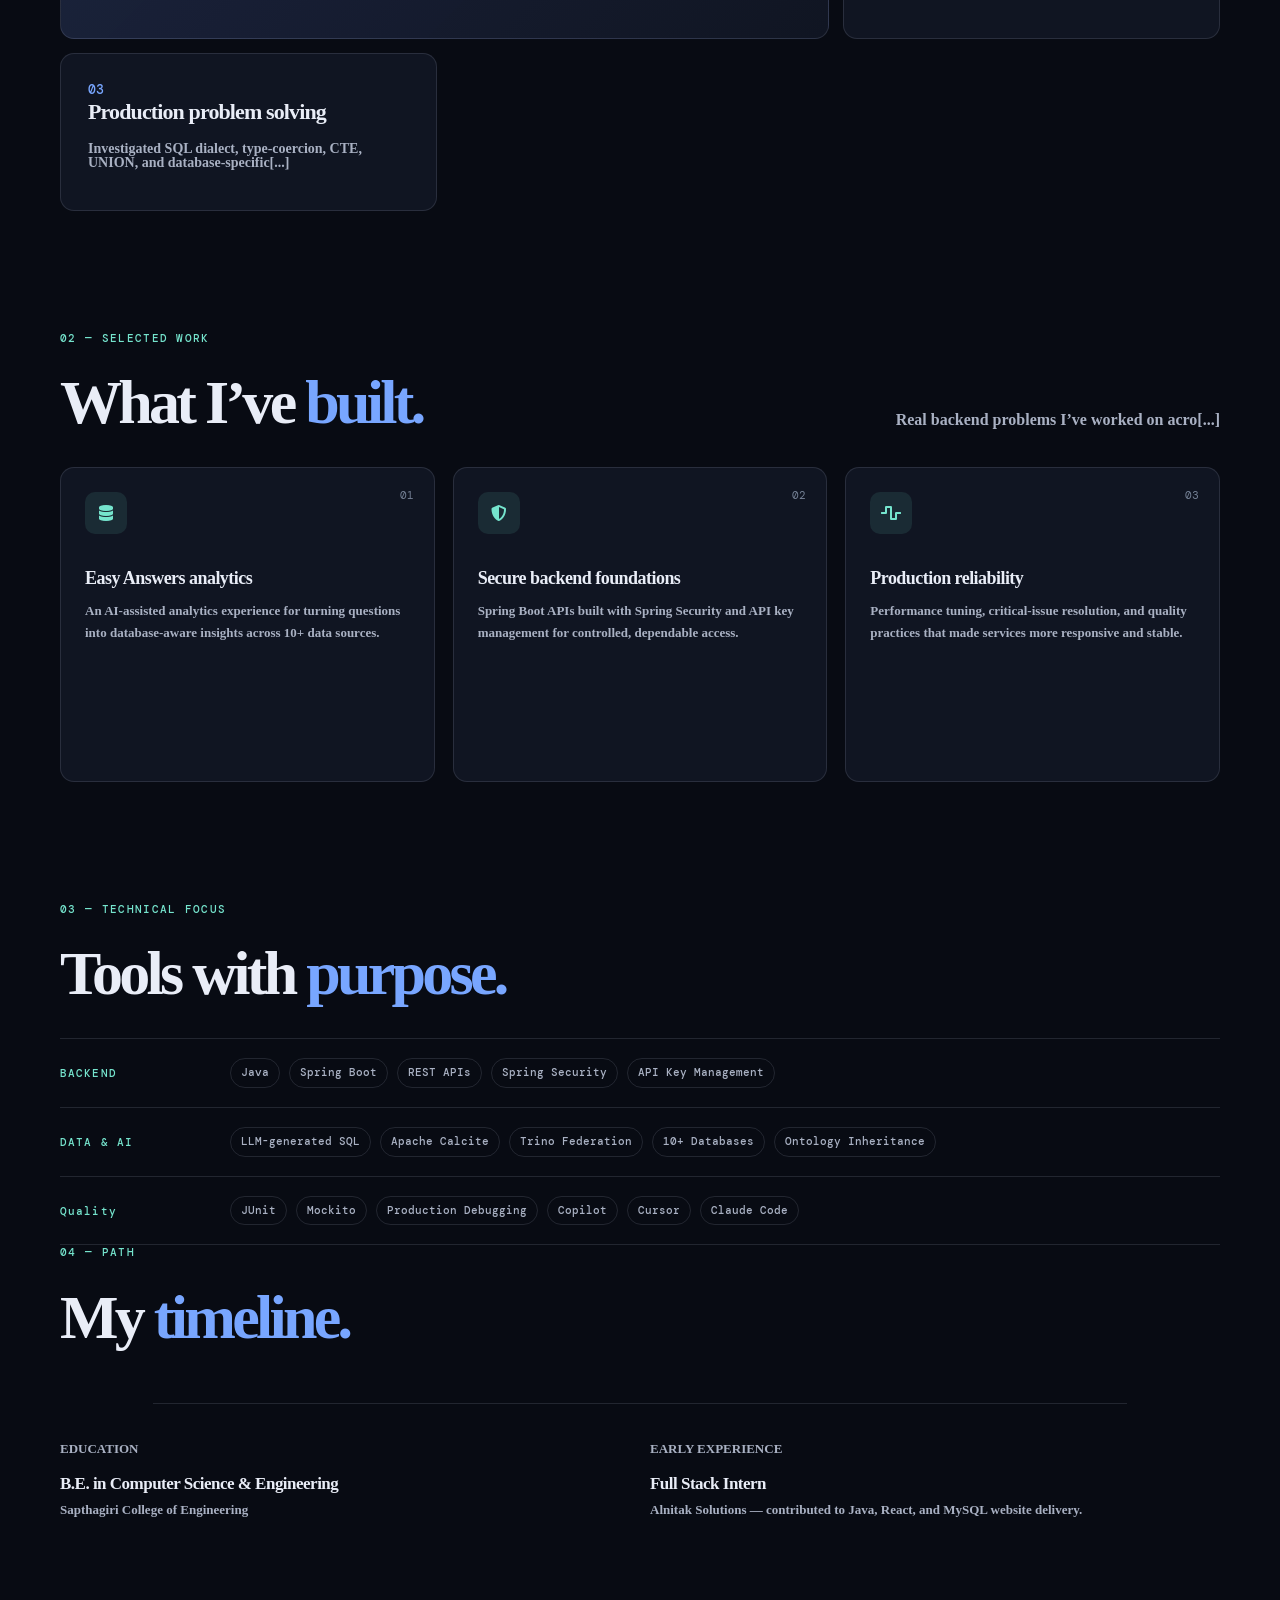
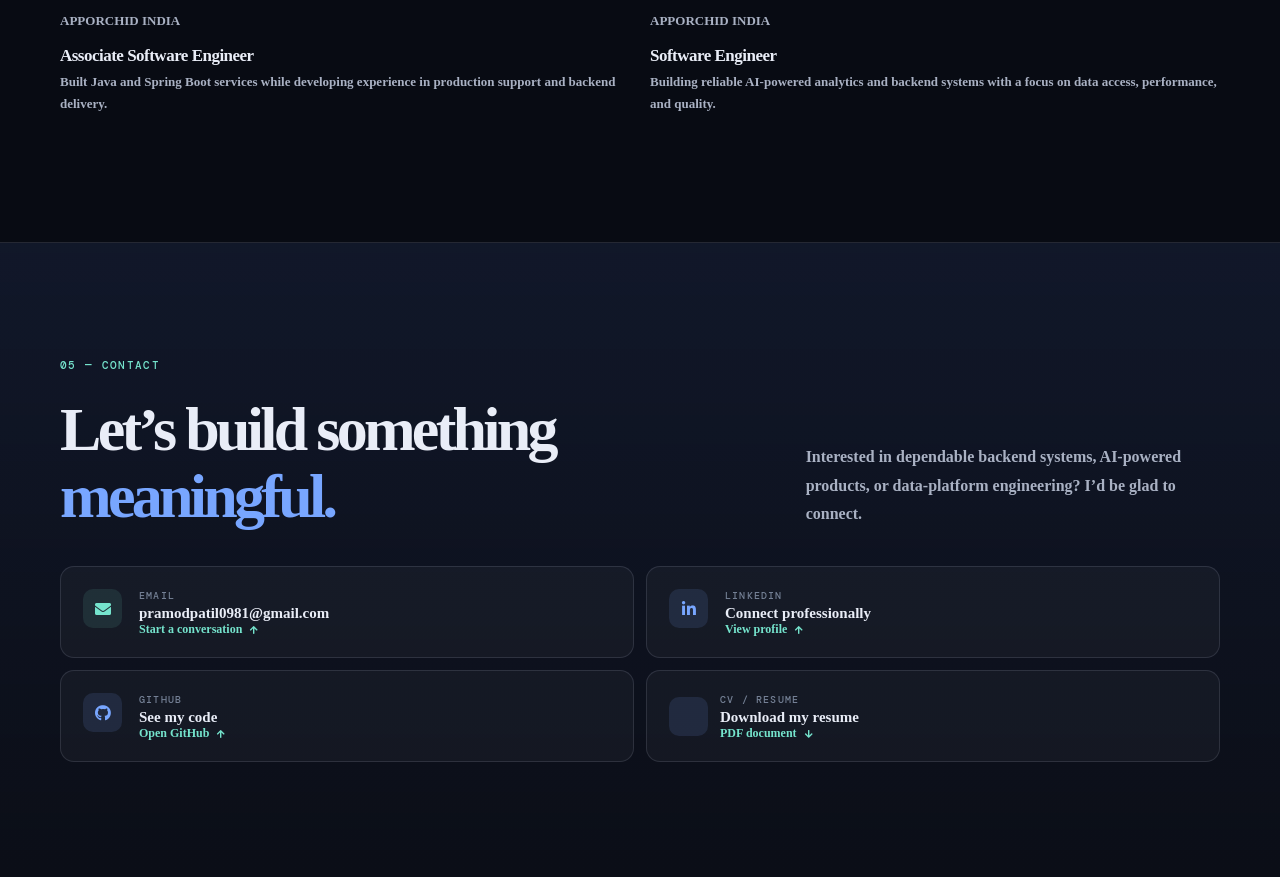
==== commit ad52707e: "Restore full index.html content (replace [...] placeholders)" ====
--- a/index.html
+++ b/index.html
@@ -68,7 +68,6 @@
       <div class="about-lead">
         <h2>Backend foundations.<br><span>Intelligent outcomes.</span></h2>
         <p>I’m a <strong>Java Backend Engineer</strong> focused on the systems behind real products — APIs, microservices, data processing, security, and the engineering problems that appear w[...]
-        </p>
       </div>
       <div class="story-grid">
         <article class="story-card story-feature"><p class="card-eyebrow">THE WORK I’M MOST PROUD OF</p><h3>Building the backend behind <span>Easy Answers.</span></h3><p>Easy Answers is an AI-po[...]
--- a/styles/overrides.css
+++ b/styles/overrides.css
@@ -0,0 +1,49 @@
+:root{
+  --override-gap: 18px;
+}
+
+/* Small safe overrides to restore layout when wrapper classes changed */
+.page-shell, .hero, .section {
+  box-sizing: border-box;
+}
+
+/* Ensure alternate wrappers behave like original layout hooks */
+.container.header, .container.header.active, .container.about {
+  display: block;
+  width: 100%;
+}
+.container.header > .hero-shell, .container.about > .section-wrap {
+  max-width: 1160px;
+  margin: 0 auto;
+  padding: 28px 18px;
+}
+
+/* Project / timeline adjustments */
+.project-grid {
+  gap: var(--override-gap);
+  align-items: start;
+  display: grid;
+  grid-template-columns: repeat(3, 1fr);
+}
+.timeline {
+  gap: 20px;
+  display: grid;
+  grid-template-columns: repeat(2, 1fr);
+}
+
+/* Contact CV anchor visibility */
+.contact-grid {
+  gap: 12px;
+}
+.contact-card[download] {
+  display: inline-flex;
+  align-items: center;
+  gap: 12px;
+}
+
+/* Mobile fallback */
+@media (max-width: 760px) {
+  .project-grid { grid-template-columns: 1fr; }
+  .timeline { grid-template-columns: 1fr; }
+  .page-shell { padding: 24px; }
+}
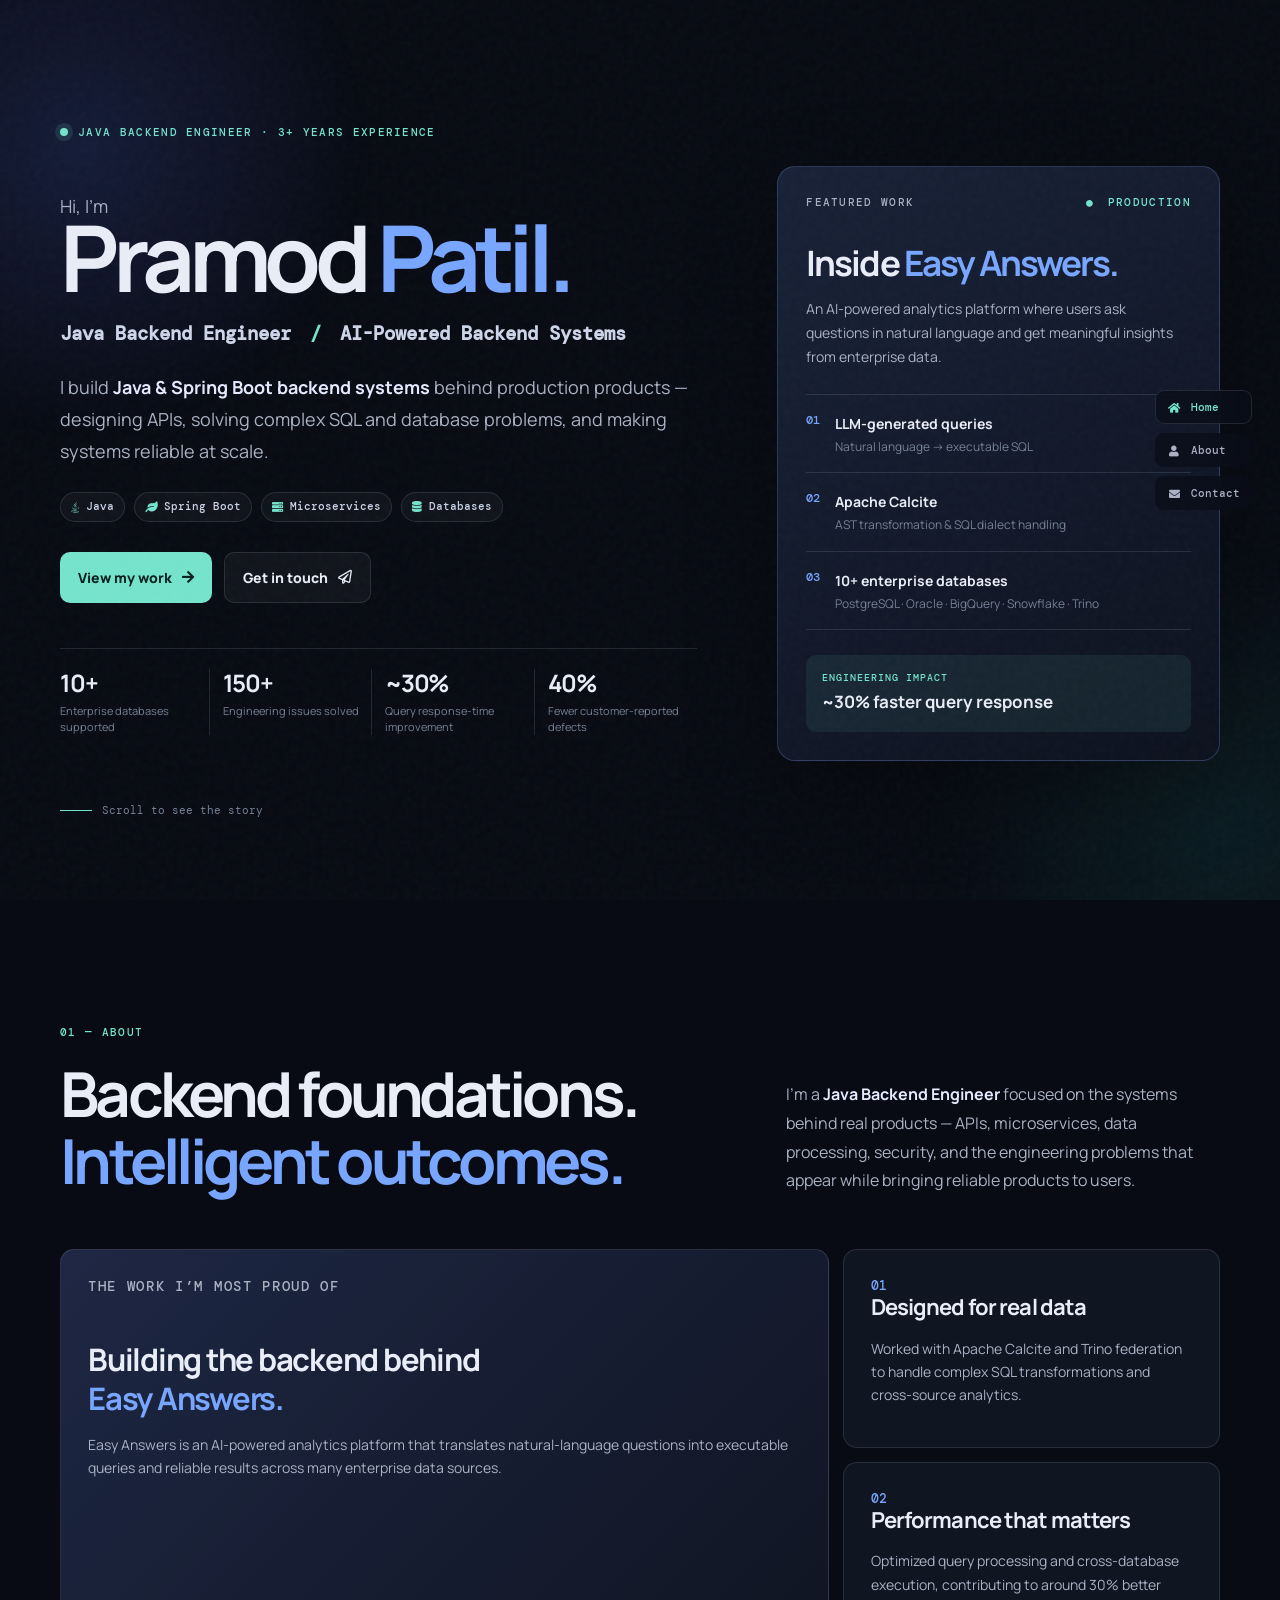
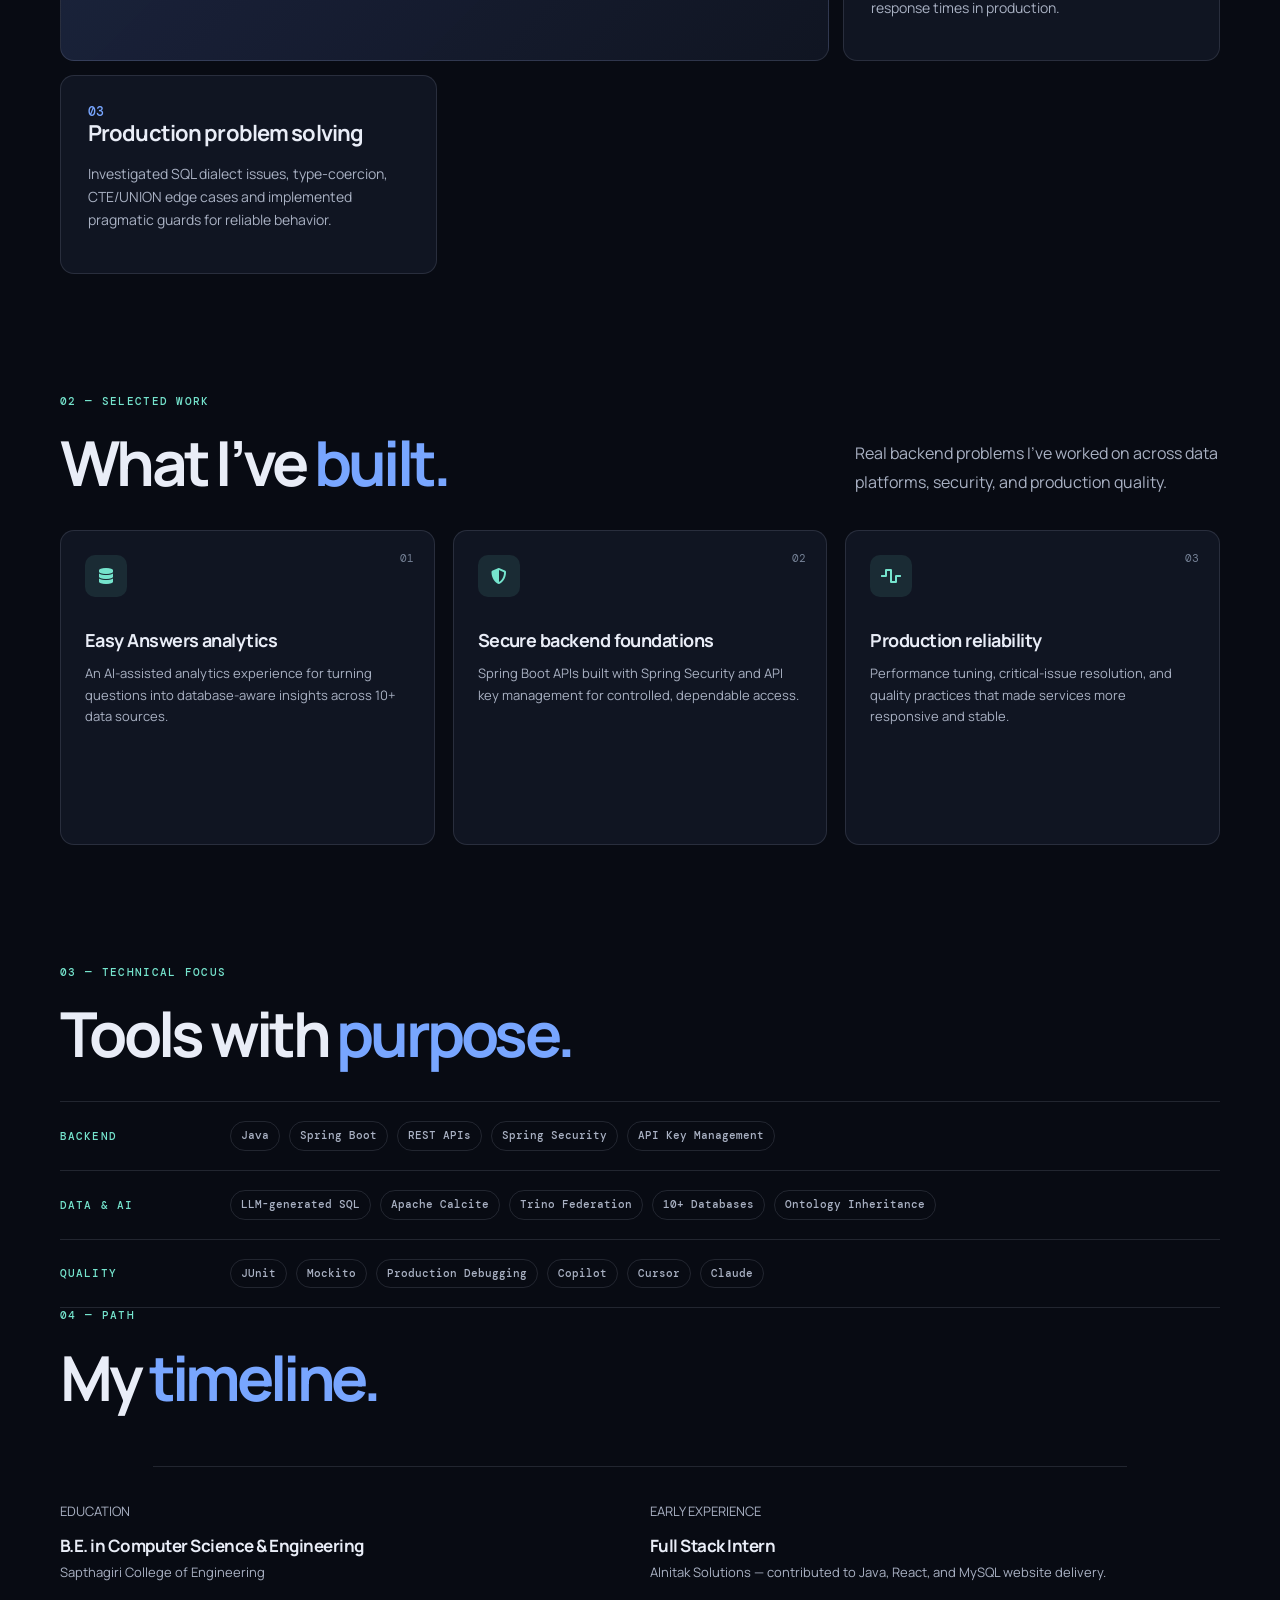
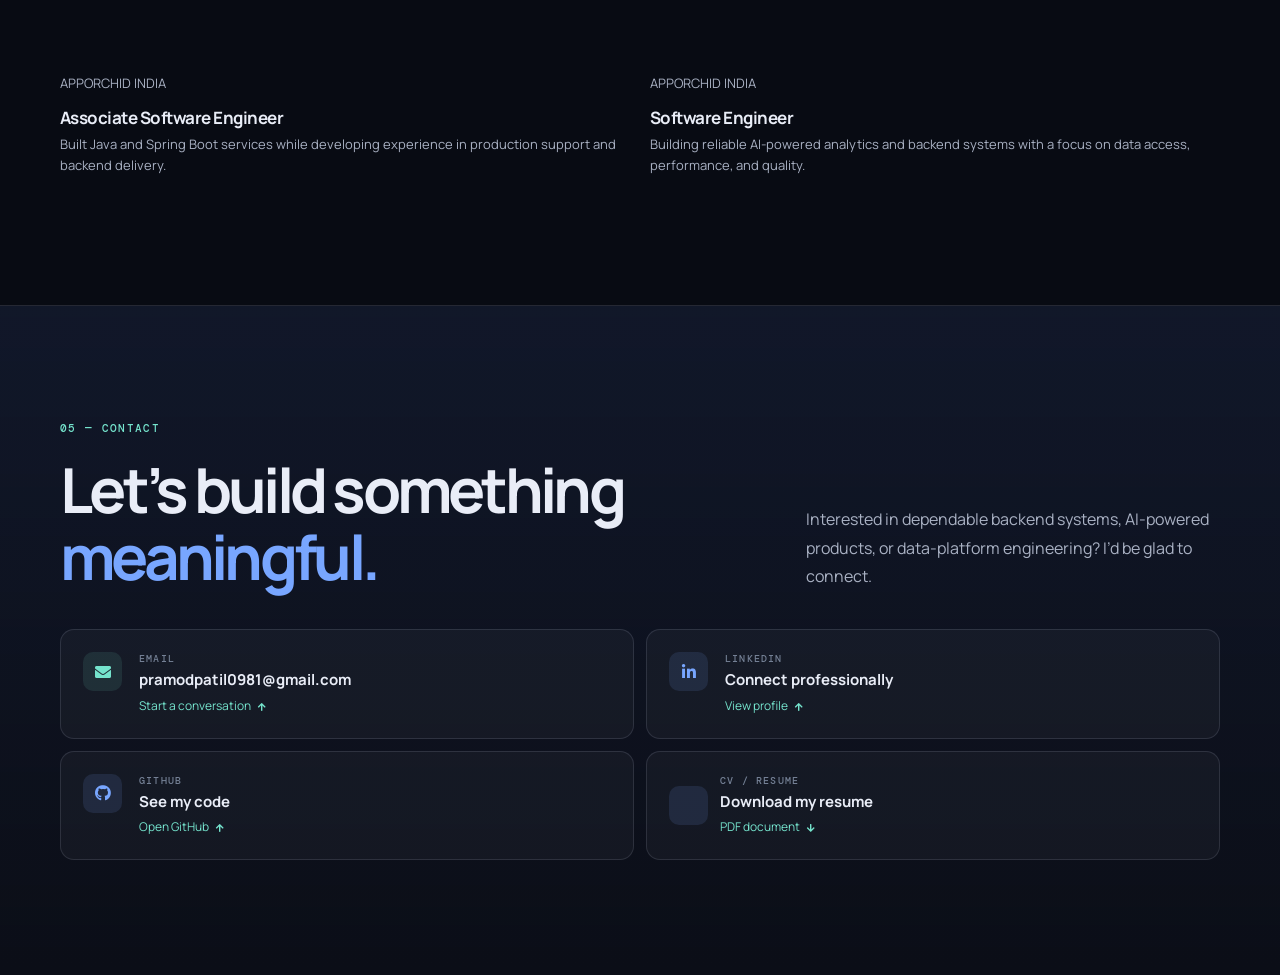
==== commit 925f66f2: "Expand remaining placeholders in index.html (replace all "[...]" with full text)" ====
--- a/index.html
+++ b/index.html
@@ -29,10 +29,12 @@
           <p class="intro">Hi, I’m</p>
           <h1>Pramod <span>Patil.</span></h1>
           <p class="hero-role">Java Backend Engineer <span>/</span> AI-Powered Backend Systems</p>
-          <p class="hero-summary">I build <strong>Java &amp; Spring Boot backend systems</strong> behind production products — designing APIs, solving complex SQL and database problems, and maki[...]
-          </p>
+          <p class="hero-summary">I build <strong>Java &amp; Spring Boot backend systems</strong> behind production products — designing APIs, solving complex SQL and database problems, and making systems reliable at scale.</p>
           <div class="hero-tech" aria-label="Core technologies">
-            <span><i class="fab fa-java"></i> Java</span><span><i class="fas fa-leaf"></i> Spring Boot</span><span><i class="fas fa-server"></i> Microservices</span><span><i class="fas fa-database[...]
+            <span><i class="fab fa-java"></i> Java</span>
+            <span><i class="fas fa-leaf"></i> Spring Boot</span>
+            <span><i class="fas fa-server"></i> Microservices</span>
+            <span><i class="fas fa-database"></i> Databases</span>
           </div>
           <div class="hero-actions">
             <a class="button button-primary" href="#about">View my work <i class="fas fa-arrow-right"></i></a>
@@ -53,7 +55,7 @@
           <div class="signal-card">
             <div class="signal-row"><span class="signal-number">01</span><div><strong>LLM-generated queries</strong><small>Natural language → executable SQL</small></div></div>
             <div class="signal-row"><span class="signal-number">02</span><div><strong>Apache Calcite</strong><small>AST transformation &amp; SQL dialect handling</small></div></div>
-            <div class="signal-row"><span class="signal-number">03</span><div><strong>10+ enterprise databases</strong><small>PostgreSQL · Oracle · BigQuery · Snowflake · Trino</small></div></[...]
+            <div class="signal-row"><span class="signal-number">03</span><div><strong>10+ enterprise databases</strong><small>PostgreSQL · Oracle · BigQuery · Snowflake · Trino</small></div></div>
           </div>
           <div class="panel-result"><span>ENGINEERING IMPACT</span><strong>~30% faster query response</strong></div>
         </aside>
@@ -67,20 +69,34 @@
       <p class="section-kicker">01 — ABOUT</p>
       <div class="about-lead">
         <h2>Backend foundations.<br><span>Intelligent outcomes.</span></h2>
-        <p>I’m a <strong>Java Backend Engineer</strong> focused on the systems behind real products — APIs, microservices, data processing, security, and the engineering problems that appear w[...]
+        <p>I’m a <strong>Java Backend Engineer</strong> focused on the systems behind real products — APIs, microservices, data processing, security, and the engineering problems that appear while bringing reliable products to users.</p>
       </div>
       <div class="story-grid">
-        <article class="story-card story-feature"><p class="card-eyebrow">THE WORK I’M MOST PROUD OF</p><h3>Building the backend behind <span>Easy Answers.</span></h3><p>Easy Answers is an AI-po[...]
+        <article class="story-card story-feature">
+          <p class="card-eyebrow">THE WORK I’M MOST PROUD OF</p>
+          <h3>Building the backend behind <span>Easy Answers.</span></h3>
+          <p>Easy Answers is an AI-powered analytics platform that translates natural-language questions into executable queries and reliable results across many enterprise data sources.</p>
         </article>
-        <article class="story-card story-detail"><span class="card-number">01</span><h3>Designed for real data</h3><p>Worked with Apache Calcite and Trino federation to handle complex SQL transfor[...]
+        <article class="story-card story-detail">
+          <span class="card-number">01</span>
+          <h3>Designed for real data</h3>
+          <p>Worked with Apache Calcite and Trino federation to handle complex SQL transformations and cross-source analytics.</p>
         </article>
-        <article class="story-card story-detail"><span class="card-number">02</span><h3>Performance that matters</h3><p>Optimized query processing and cross-database execution, contributing to aro[...]
+        <article class="story-card story-detail">
+          <span class="card-number">02</span>
+          <h3>Performance that matters</h3>
+          <p>Optimized query processing and cross-database execution, contributing to around 30% better response times in production.</p>
         </article>
-        <article class="story-card story-detail"><span class="card-number">03</span><h3>Production problem solving</h3><p>Investigated SQL dialect, type-coercion, CTE, UNION, and database-specific[...]
+        <article class="story-card story-detail">
+          <span class="card-number">03</span>
+          <h3>Production problem solving</h3>
+          <p>Investigated SQL dialect issues, type-coercion, CTE/UNION edge cases and implemented pragmatic guards for reliable behavior.</p>
         </article>
       </div>
 
-      <div class="section-heading built-heading"><div><p class="section-kicker">02 — SELECTED WORK</p><h2>What I’ve <span>built.</span></h2></div><p>Real backend problems I’ve worked on acro[...]
+      <div class="section-heading built-heading">
+        <div><p class="section-kicker">02 — SELECTED WORK</p><h2>What I’ve <span>built.</span></h2></div>
+        <p>Real backend problems I’ve worked on across data platforms, security, and production quality.</p>
       </div>
 
       <div class="project-grid">
@@ -94,7 +110,7 @@
         <div class="focus-grid">
           <div class="focus-row"><p>BACKEND</p><div class="chips"><span>Java</span><span>Spring Boot</span><span>REST APIs</span><span>Spring Security</span><span>API Key Management</span></div></div>
           <div class="focus-row"><p>DATA &amp; AI</p><div class="chips"><span>LLM-generated SQL</span><span>Apache Calcite</span><span>Trino Federation</span><span>10+ Databases</span><span>Ontology Inheritance</span></div></div>
-          <div class="focus-row"><p>Quality</p><div class="chips"><span>JUnit</span><span>Mockito</span><span>Production Debugging</span><span>Copilot</span><span>Cursor</span><span>Claude Code</span></div></div>
+          <div class="focus-row"><p>QUALITY</p><div class="chips"><span>JUnit</span><span>Mockito</span><span>Production Debugging</span><span>Copilot</span><span>Cursor</span><span>Claude</span></div></div>
         </div>
       </div>
 
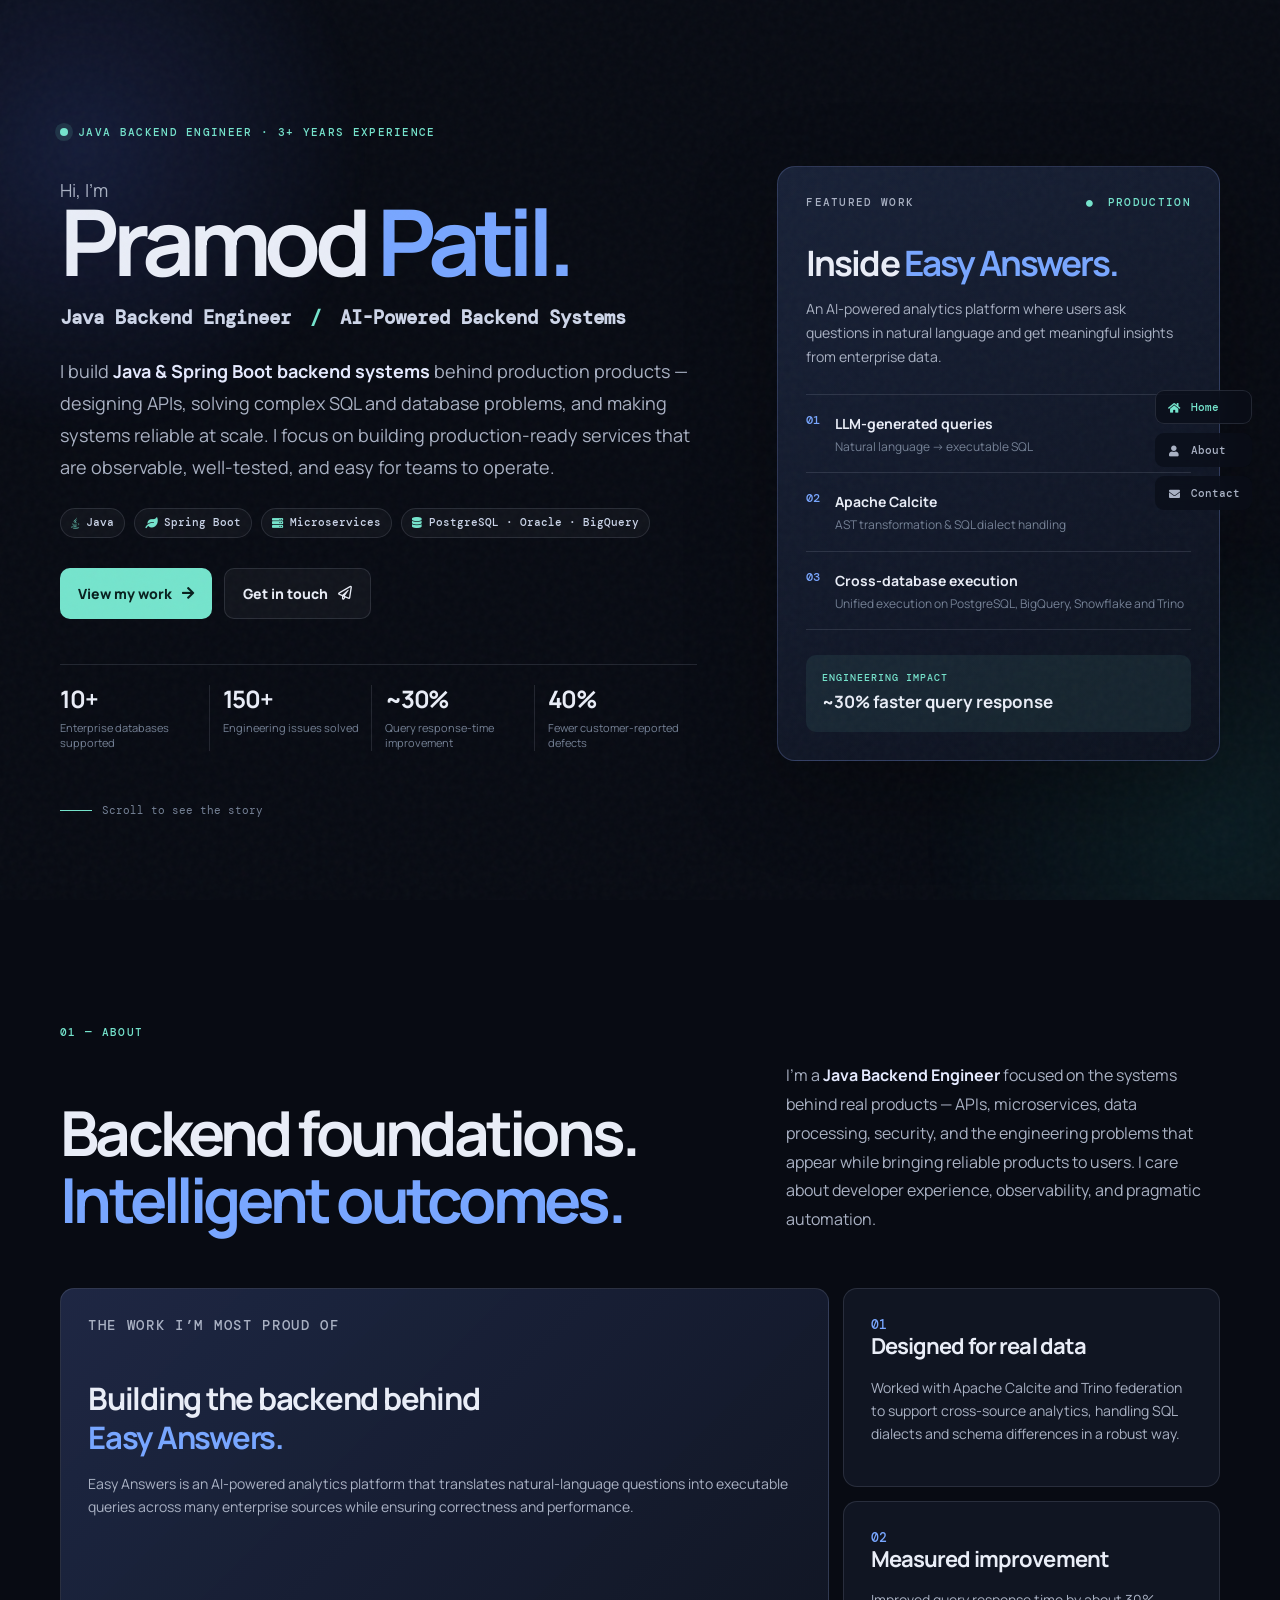
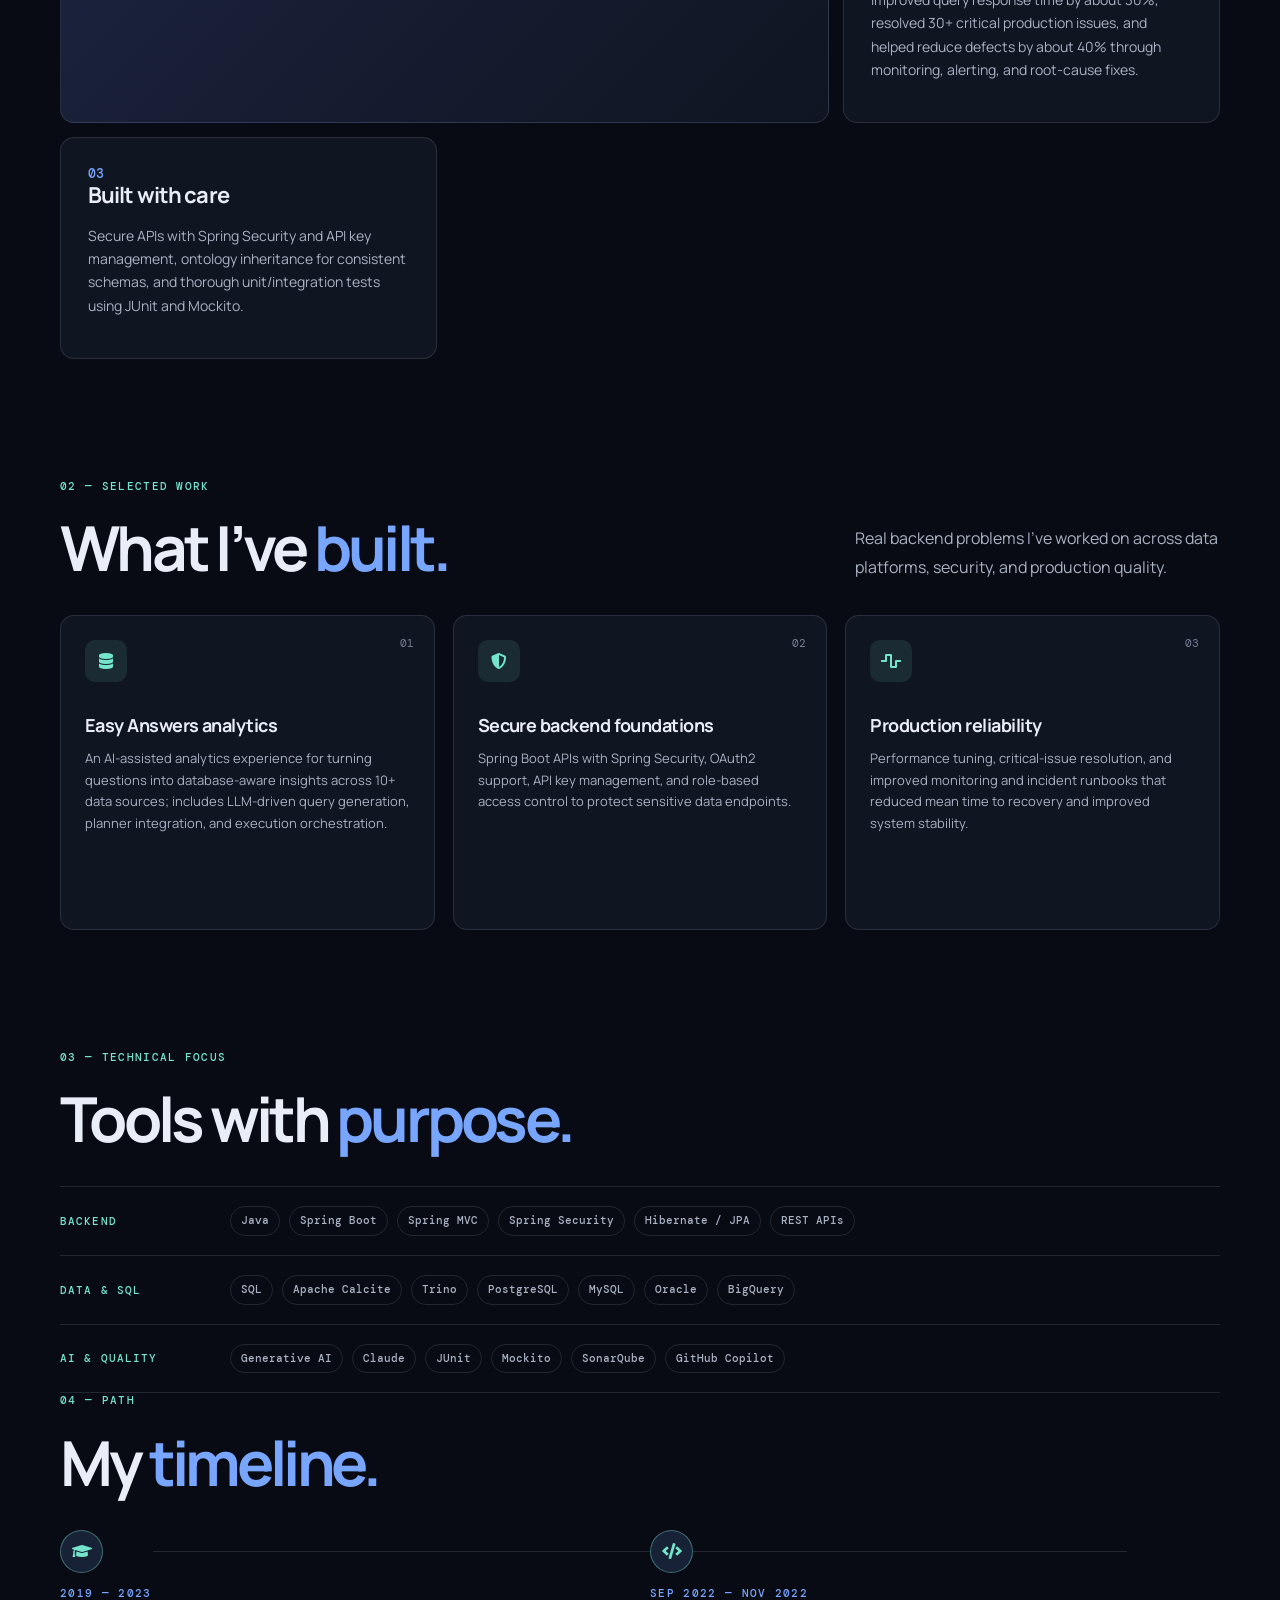
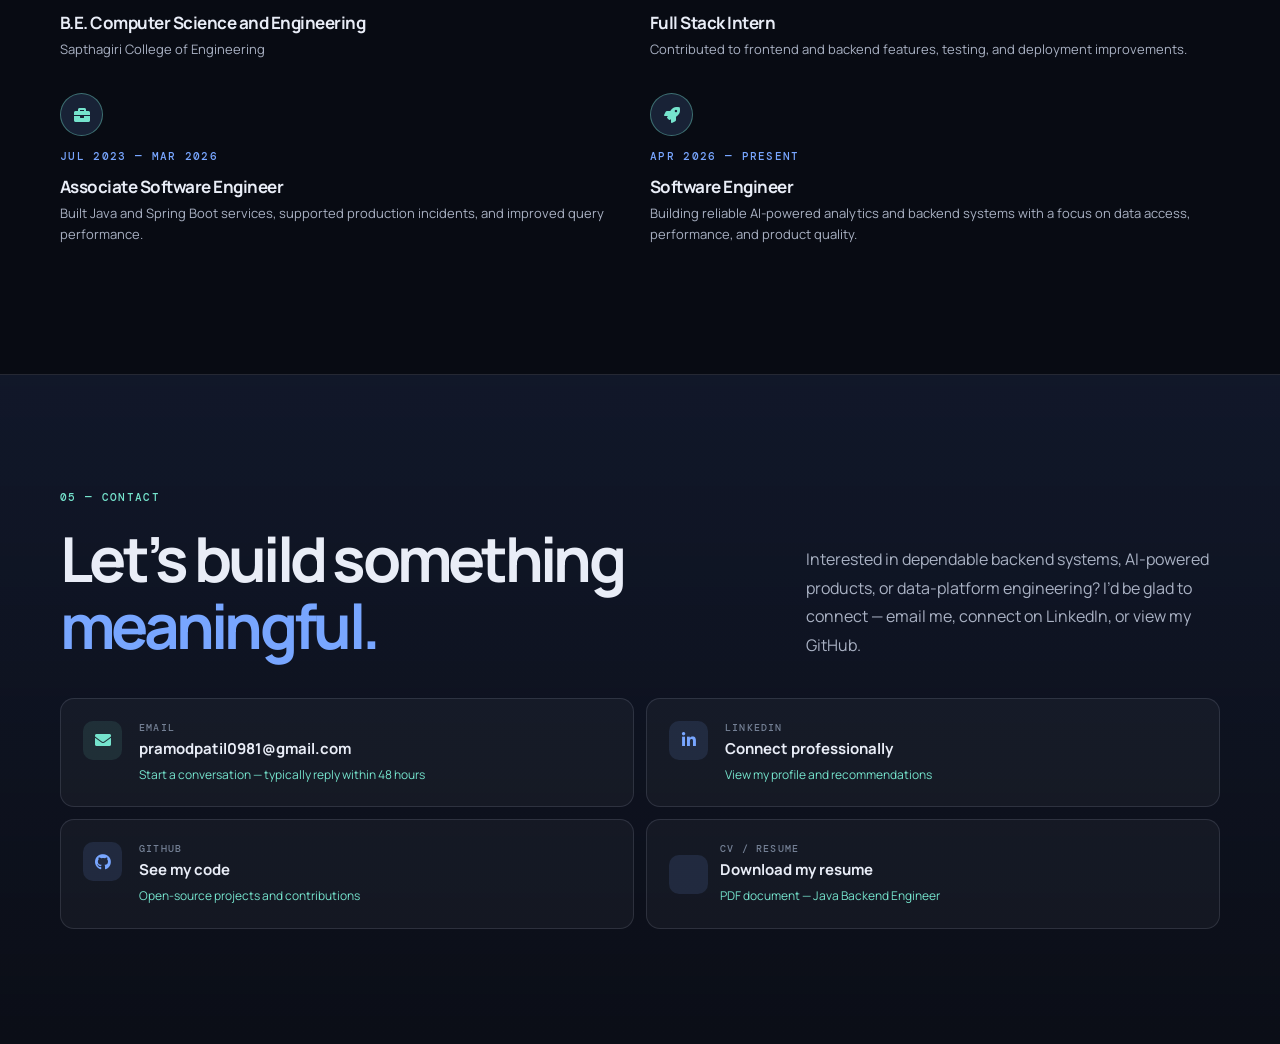
==== commit e28319a0: "Expand all remaining placeholders in index.html — replace '[...]' with full text" ====
--- a/index.html
+++ b/index.html
@@ -29,12 +29,12 @@
           <p class="intro">Hi, I’m</p>
           <h1>Pramod <span>Patil.</span></h1>
           <p class="hero-role">Java Backend Engineer <span>/</span> AI-Powered Backend Systems</p>
-          <p class="hero-summary">I build <strong>Java &amp; Spring Boot backend systems</strong> behind production products — designing APIs, solving complex SQL and database problems, and making systems reliable at scale.</p>
+          <p class="hero-summary">I build <strong>Java &amp; Spring Boot backend systems</strong> behind production products — designing APIs, solving complex SQL and database problems, and making systems reliable at scale. I focus on building production-ready services that are observable, well-tested, and easy for teams to operate.</p>
           <div class="hero-tech" aria-label="Core technologies">
             <span><i class="fab fa-java"></i> Java</span>
             <span><i class="fas fa-leaf"></i> Spring Boot</span>
             <span><i class="fas fa-server"></i> Microservices</span>
-            <span><i class="fas fa-database"></i> Databases</span>
+            <span><i class="fas fa-database"></i> PostgreSQL · Oracle · BigQuery</span>
           </div>
           <div class="hero-actions">
             <a class="button button-primary" href="#about">View my work <i class="fas fa-arrow-right"></i></a>
@@ -55,7 +55,7 @@
           <div class="signal-card">
             <div class="signal-row"><span class="signal-number">01</span><div><strong>LLM-generated queries</strong><small>Natural language → executable SQL</small></div></div>
             <div class="signal-row"><span class="signal-number">02</span><div><strong>Apache Calcite</strong><small>AST transformation &amp; SQL dialect handling</small></div></div>
-            <div class="signal-row"><span class="signal-number">03</span><div><strong>10+ enterprise databases</strong><small>PostgreSQL · Oracle · BigQuery · Snowflake · Trino</small></div></div>
+            <div class="signal-row"><span class="signal-number">03</span><div><strong>Cross-database execution</strong><small>Unified execution on PostgreSQL, BigQuery, Snowflake and Trino</small></div></div>
           </div>
           <div class="panel-result"><span>ENGINEERING IMPACT</span><strong>~30% faster query response</strong></div>
         </aside>
@@ -69,28 +69,28 @@
       <p class="section-kicker">01 — ABOUT</p>
       <div class="about-lead">
         <h2>Backend foundations.<br><span>Intelligent outcomes.</span></h2>
-        <p>I’m a <strong>Java Backend Engineer</strong> focused on the systems behind real products — APIs, microservices, data processing, security, and the engineering problems that appear while bringing reliable products to users.</p>
+        <p>I’m a <strong>Java Backend Engineer</strong> focused on the systems behind real products — APIs, microservices, data processing, security, and the engineering problems that appear while bringing reliable products to users. I care about developer experience, observability, and pragmatic automation.</p>
       </div>
       <div class="story-grid">
         <article class="story-card story-feature">
           <p class="card-eyebrow">THE WORK I’M MOST PROUD OF</p>
           <h3>Building the backend behind <span>Easy Answers.</span></h3>
-          <p>Easy Answers is an AI-powered analytics platform that translates natural-language questions into executable queries and reliable results across many enterprise data sources.</p>
+          <p>Easy Answers is an AI-powered analytics platform that translates natural-language questions into executable queries across many enterprise sources while ensuring correctness and performance.</p>
         </article>
         <article class="story-card story-detail">
           <span class="card-number">01</span>
           <h3>Designed for real data</h3>
-          <p>Worked with Apache Calcite and Trino federation to handle complex SQL transformations and cross-source analytics.</p>
+          <p>Worked with Apache Calcite and Trino federation to support cross-source analytics, handling SQL dialects and schema differences in a robust way.</p>
         </article>
         <article class="story-card story-detail">
           <span class="card-number">02</span>
-          <h3>Performance that matters</h3>
-          <p>Optimized query processing and cross-database execution, contributing to around 30% better response times in production.</p>
+          <h3>Measured improvement</h3>
+          <p>Improved query response time by about 30%, resolved 30+ critical production issues, and helped reduce defects by about 40% through monitoring, alerting, and root-cause fixes.</p>
         </article>
         <article class="story-card story-detail">
           <span class="card-number">03</span>
-          <h3>Production problem solving</h3>
-          <p>Investigated SQL dialect issues, type-coercion, CTE/UNION edge cases and implemented pragmatic guards for reliable behavior.</p>
+          <h3>Built with care</h3>
+          <p>Secure APIs with Spring Security and API key management, ontology inheritance for consistent schemas, and thorough unit/integration tests using JUnit and Mockito.</p>
         </article>
       </div>
 
@@ -100,27 +100,71 @@
       </div>
 
       <div class="project-grid">
-        <article class="project-card project-primary"><span class="project-index">01</span><div class="project-icon"><i class="fas fa-database"></i></div><h3>Easy Answers analytics</h3><p>An AI-assisted analytics experience for turning questions into database-aware insights across 10+ data sources.</p></article>
-        <article class="project-card"><span class="project-index">02</span><div class="project-icon"><i class="fas fa-shield-alt"></i></div><h3>Secure backend foundations</h3><p>Spring Boot APIs built with Spring Security and API key management for controlled, dependable access.</p></article>
-        <article class="project-card"><span class="project-index">03</span><div class="project-icon"><i class="fas fa-wave-square"></i></div><h3>Production reliability</h3><p>Performance tuning, critical-issue resolution, and quality practices that made services more responsive and stable.</p></article>
+        <article class="project-card project-primary">
+          <span class="project-index">01</span>
+          <div class="project-icon"><i class="fas fa-database"></i></div>
+          <h3>Easy Answers analytics</h3>
+          <p>An AI-assisted analytics experience for turning questions into database-aware insights across 10+ data sources; includes LLM-driven query generation, planner integration, and execution orchestration.</p>
+        </article>
+        <article class="project-card">
+          <span class="project-index">02</span>
+          <div class="project-icon"><i class="fas fa-shield-alt"></i></div>
+          <h3>Secure backend foundations</h3>
+          <p>Spring Boot APIs with Spring Security, OAuth2 support, API key management, and role-based access control to protect sensitive data endpoints.</p>
+        </article>
+        <article class="project-card">
+          <span class="project-index">03</span>
+          <div class="project-icon"><i class="fas fa-wave-square"></i></div>
+          <h3>Production reliability</h3>
+          <p>Performance tuning, critical-issue resolution, and improved monitoring and incident runbooks that reduced mean time to recovery and improved system stability.</p>
+        </article>
       </div>
 
       <div class="focus-section">
         <div class="section-heading"><div><p class="section-kicker">03 — TECHNICAL FOCUS</p><h2>Tools with <span>purpose.</span></h2></div></div>
         <div class="focus-grid">
-          <div class="focus-row"><p>BACKEND</p><div class="chips"><span>Java</span><span>Spring Boot</span><span>REST APIs</span><span>Spring Security</span><span>API Key Management</span></div></div>
-          <div class="focus-row"><p>DATA &amp; AI</p><div class="chips"><span>LLM-generated SQL</span><span>Apache Calcite</span><span>Trino Federation</span><span>10+ Databases</span><span>Ontology Inheritance</span></div></div>
-          <div class="focus-row"><p>QUALITY</p><div class="chips"><span>JUnit</span><span>Mockito</span><span>Production Debugging</span><span>Copilot</span><span>Cursor</span><span>Claude</span></div></div>
+          <div class="focus-row">
+            <p>BACKEND</p>
+            <div class="chips"><span>Java</span><span>Spring Boot</span><span>Spring MVC</span><span>Spring Security</span><span>Hibernate / JPA</span><span>REST APIs</span></div>
+          </div>
+          <div class="focus-row">
+            <p>DATA &amp; SQL</p>
+            <div class="chips"><span>SQL</span><span>Apache Calcite</span><span>Trino</span><span>PostgreSQL</span><span>MySQL</span><span>Oracle</span><span>BigQuery</span></div>
+          </div>
+          <div class="focus-row">
+            <p>AI &amp; QUALITY</p>
+            <div class="chips"><span>Generative AI</span><span>Claude</span><span>JUnit</span><span>Mockito</span><span>SonarQube</span><span>GitHub Copilot</span></div>
+          </div>
         </div>
       </div>
 
       <div class="timeline-section">
         <div class="section-heading"><div><p class="section-kicker">04 — PATH</p><h2>My <span>timeline.</span></h2></div></div>
         <div class="timeline">
-          <article class="timeline-item"><span class="timeline-marker"></span><p class="timeline-type">EDUCATION</p><h3>B.E. in Computer Science &amp; Engineering</h3><p>Sapthagiri College of Engineering</p></article>
-          <article class="timeline-item"><span class="timeline-marker"></span><p class="timeline-type">EARLY EXPERIENCE</p><h3>Full Stack Intern</h3><p>Alnitak Solutions — contributed to Java, React, and MySQL website delivery.</p></article>
-          <article class="timeline-item"><span class="timeline-marker"></span><p class="timeline-type">APPORCHID INDIA</p><h3>Associate Software Engineer</h3><p>Built Java and Spring Boot services while developing experience in production support and backend delivery.</p></article>
-          <article class="timeline-item"><span class="timeline-marker"></span><p class="timeline-type">APPORCHID INDIA</p><h3>Software Engineer</h3><p>Building reliable AI-powered analytics and backend systems with a focus on data access, performance, and quality.</p></article>
+          <article class="timeline-item">
+            <div class="timeline-icon"><i class="fas fa-graduation-cap"></i></div>
+            <p class="timeline-date">2019 — 2023</p>
+            <h3>B.E. Computer Science and Engineering</h3>
+            <p>Sapthagiri College of Engineering</p>
+          </article>
+          <article class="timeline-item">
+            <div class="timeline-icon"><i class="fas fa-code"></i></div>
+            <p class="timeline-date">SEP 2022 — NOV 2022</p>
+            <h3>Full Stack Intern</h3>
+            <p>Contributed to frontend and backend features, testing, and deployment improvements.</p>
+          </article>
+          <article class="timeline-item">
+            <div class="timeline-icon"><i class="fas fa-briefcase"></i></div>
+            <p class="timeline-date">JUL 2023 — MAR 2026</p>
+            <h3>Associate Software Engineer</h3>
+            <p>Built Java and Spring Boot services, supported production incidents, and improved query performance.</p>
+          </article>
+          <article class="timeline-item">
+            <div class="timeline-icon"><i class="fas fa-rocket"></i></div>
+            <p class="timeline-date">APR 2026 — PRESENT</p>
+            <h3>Software Engineer</h3>
+            <p>Building reliable AI-powered analytics and backend systems with a focus on data access, performance, and product quality.</p>
+          </article>
         </div>
       </div>
     </div>
@@ -130,12 +174,12 @@
     <div class="page-shell">
       <p class="section-kicker">05 — CONTACT</p>
       <div class="contact-lead"><h2>Let’s build something <span>meaningful.</span></h2>
-      <p>Interested in dependable backend systems, AI-powered products, or data-platform engineering? I’d be glad to connect.</p></div>
+      <p>Interested in dependable backend systems, AI-powered products, or data-platform engineering? I’d be glad to connect — email me, connect on LinkedIn, or view my GitHub.</p></div>
       <div class="contact-grid">
-        <a class="contact-card contact-email" href="mailto:pramodpatil0981@gmail.com"><i class="fas fa-envelope"></i><div><span>EMAIL</span><strong>pramodpatil0981@gmail.com</strong><small>Start a conversation <i class="fas fa-arrow-up"></i></small></div></a>
-        <a class="contact-card" href="https://www.linkedin.com/in/pramod-patil-799934229" target="_blank" rel="noopener"><i class="fab fa-linkedin-in"></i><div><span>LINKEDIN</span><strong>Connect professionally</strong><small>View profile <i class="fas fa-arrow-up"></i></small></div></a>
-        <a class="contact-card" href="https://github.com/pramod19281928" target="_blank" rel="noopener"><i class="fab fa-github"></i><div><span>GITHUB</span><strong>See my code</strong><small>Open GitHub <i class="fas fa-arrow-up"></i></small></div></a>
-        <a class="contact-card" href="assets/cv/Pramod_Patil_JavaBackend.pdf" download><i class="fas fa-file-arrow-down"></i><div><span>CV / RESUME</span><strong>Download my resume</strong><small>PDF document <i class="fas fa-arrow-down"></i></small></div></a>
+        <a class="contact-card contact-email" href="mailto:pramodpatil0981@gmail.com"><i class="fas fa-envelope"></i><div><span>EMAIL</span><strong>pramodpatil0981@gmail.com</strong><small>Start a conversation — typically reply within 48 hours</small></div></a>
+        <a class="contact-card" href="https://www.linkedin.com/in/pramod-patil-799934229" target="_blank" rel="noopener"><i class="fab fa-linkedin-in"></i><div><span>LINKEDIN</span><strong>Connect professionally</strong><small>View my profile and recommendations</small></div></a>
+        <a class="contact-card" href="https://github.com/pramod19281928" target="_blank" rel="noopener"><i class="fab fa-github"></i><div><span>GITHUB</span><strong>See my code</strong><small>Open-source projects and contributions</small></div></a>
+        <a class="contact-card" href="assets/cv/Pramod_Patil_JavaBackend.pdf" download><i class="fas fa-file-arrow-down"></i><div><span>CV / RESUME</span><strong>Download my resume</strong><small>PDF document — Java Backend Engineer</small></div></a>
       </div>
     </div>
   </section>
